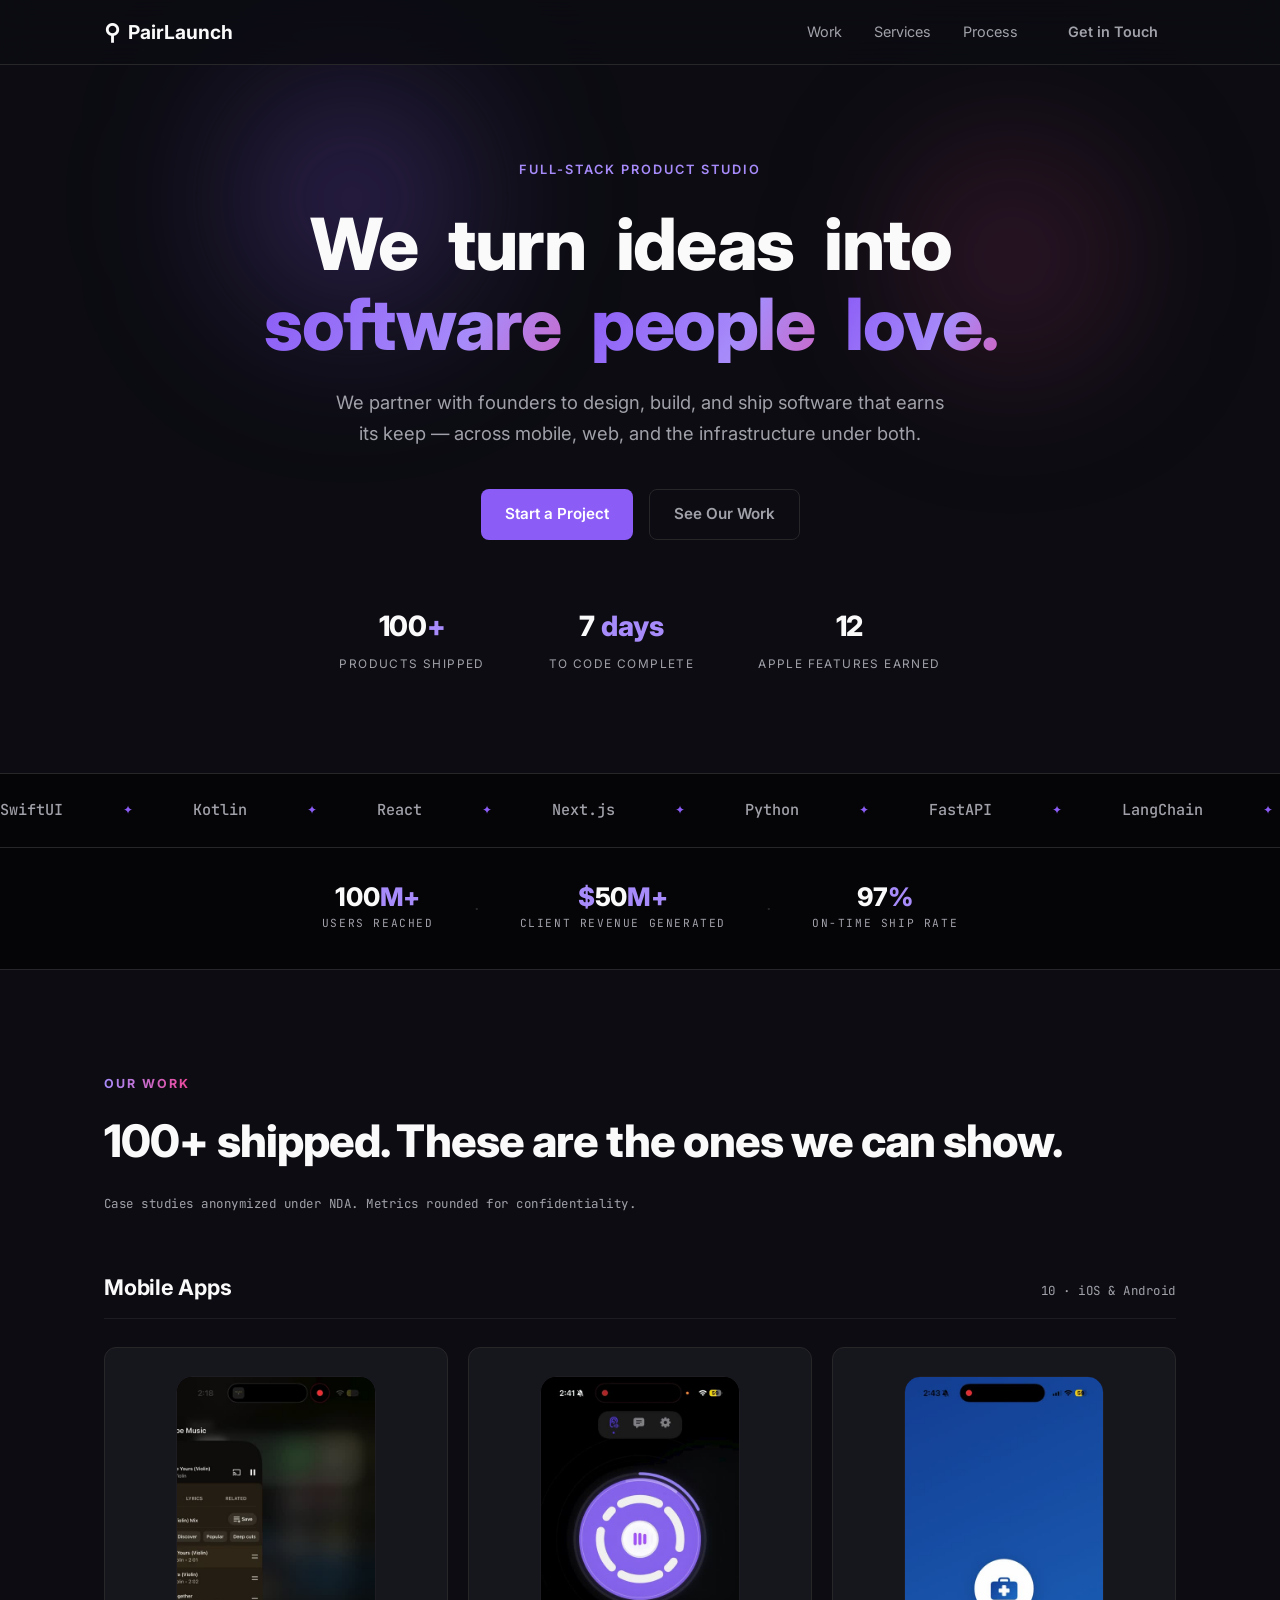
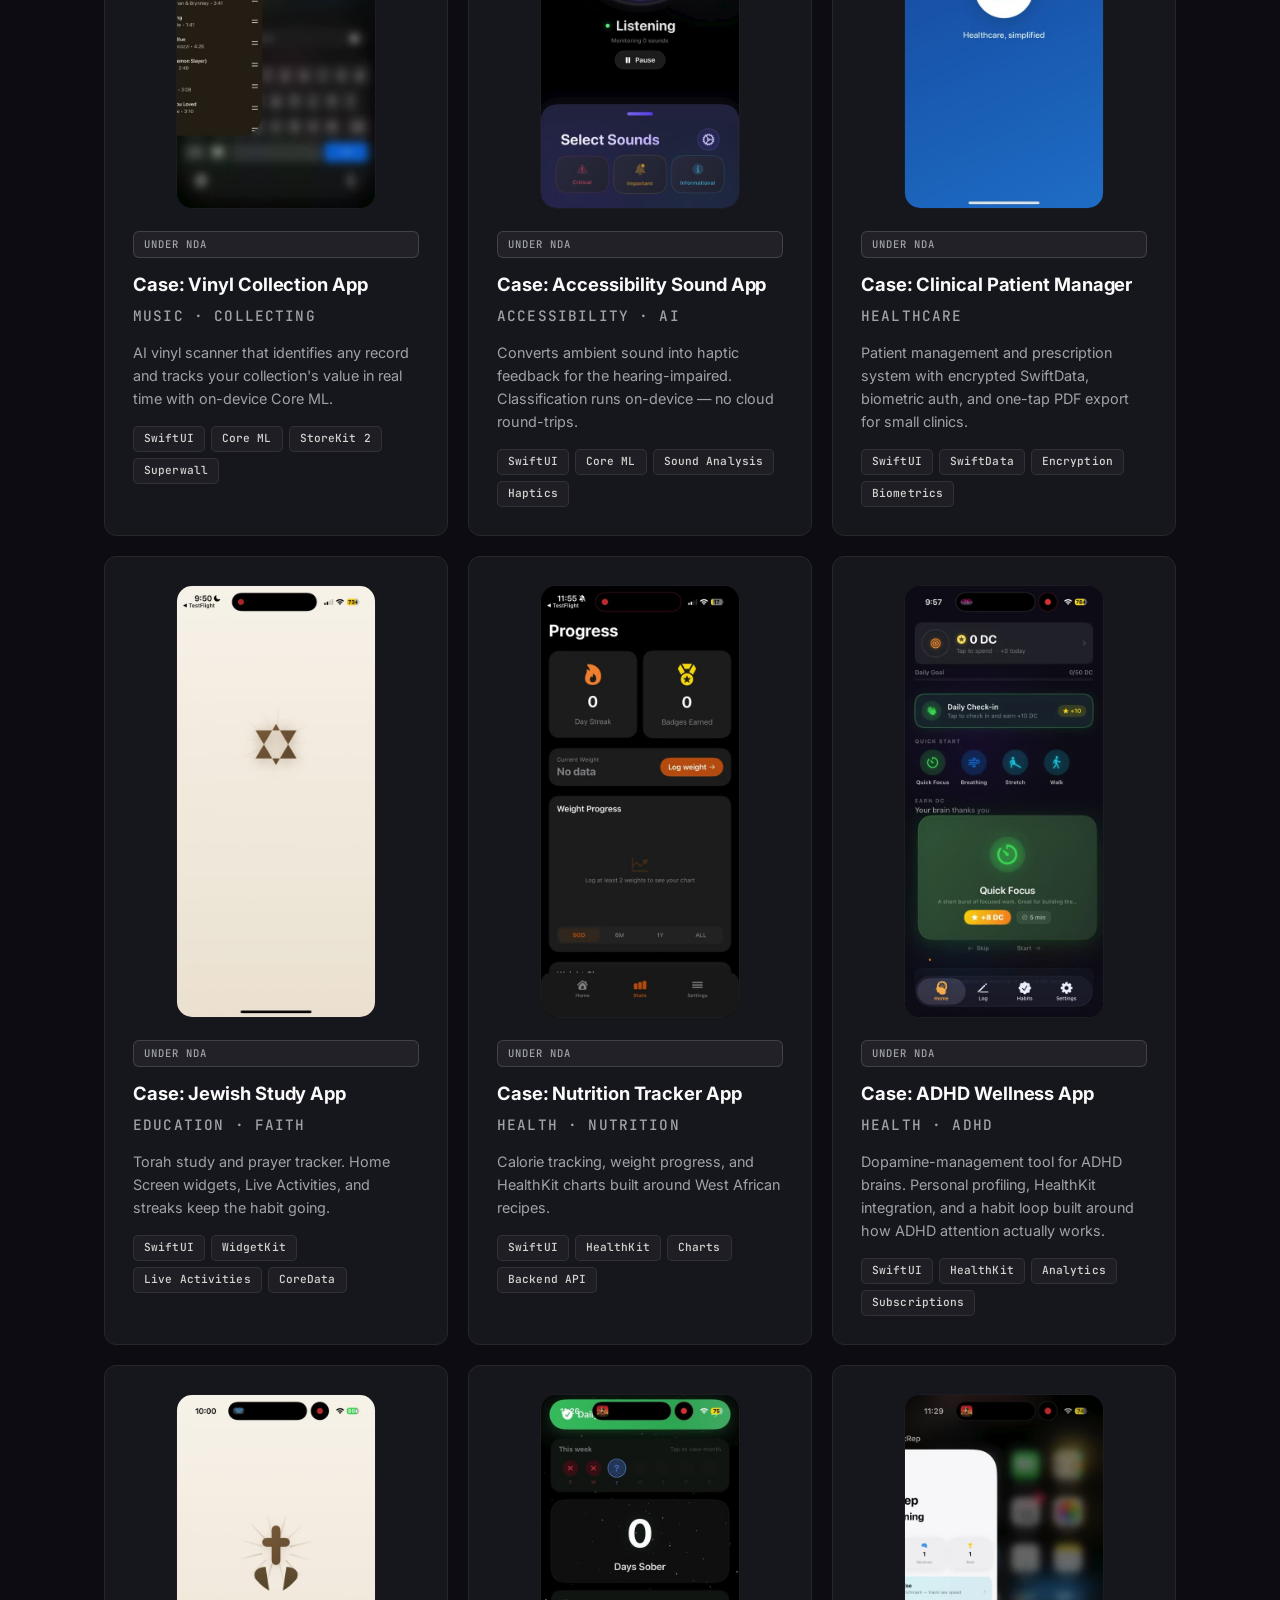
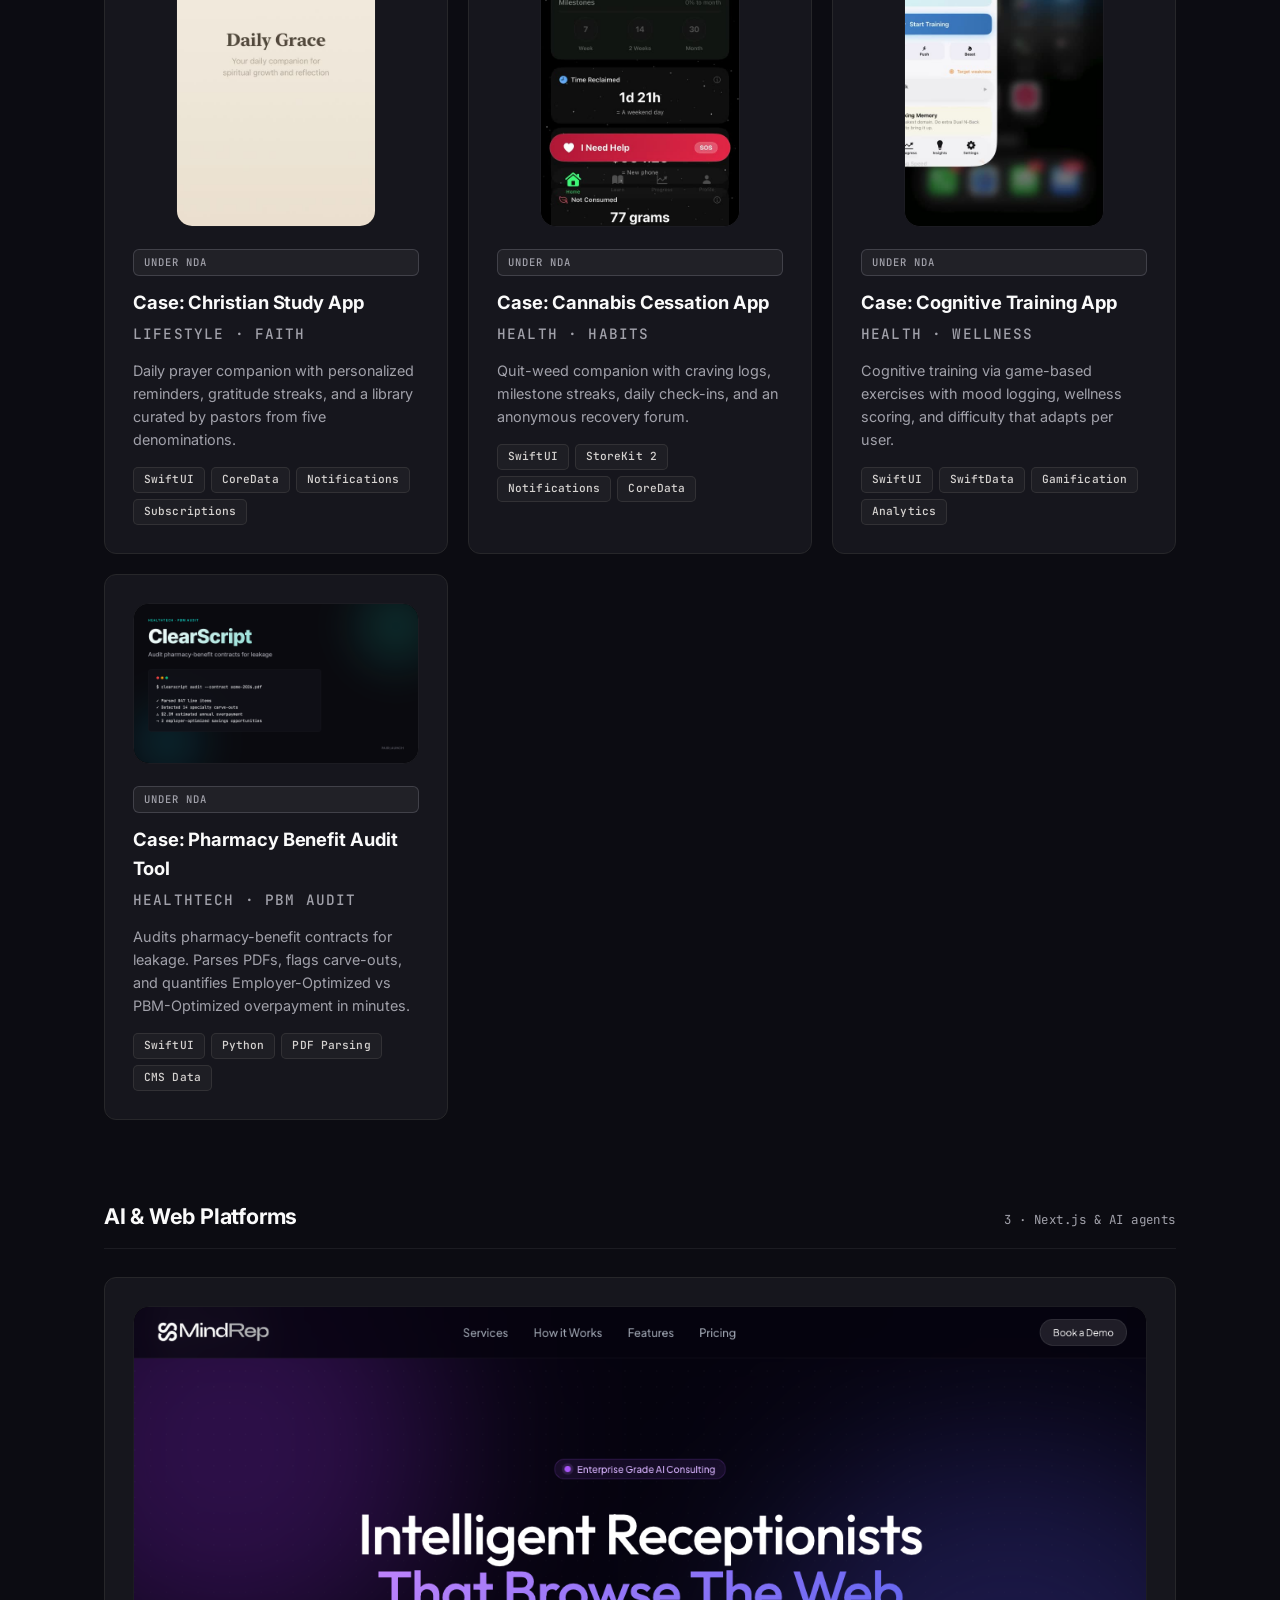
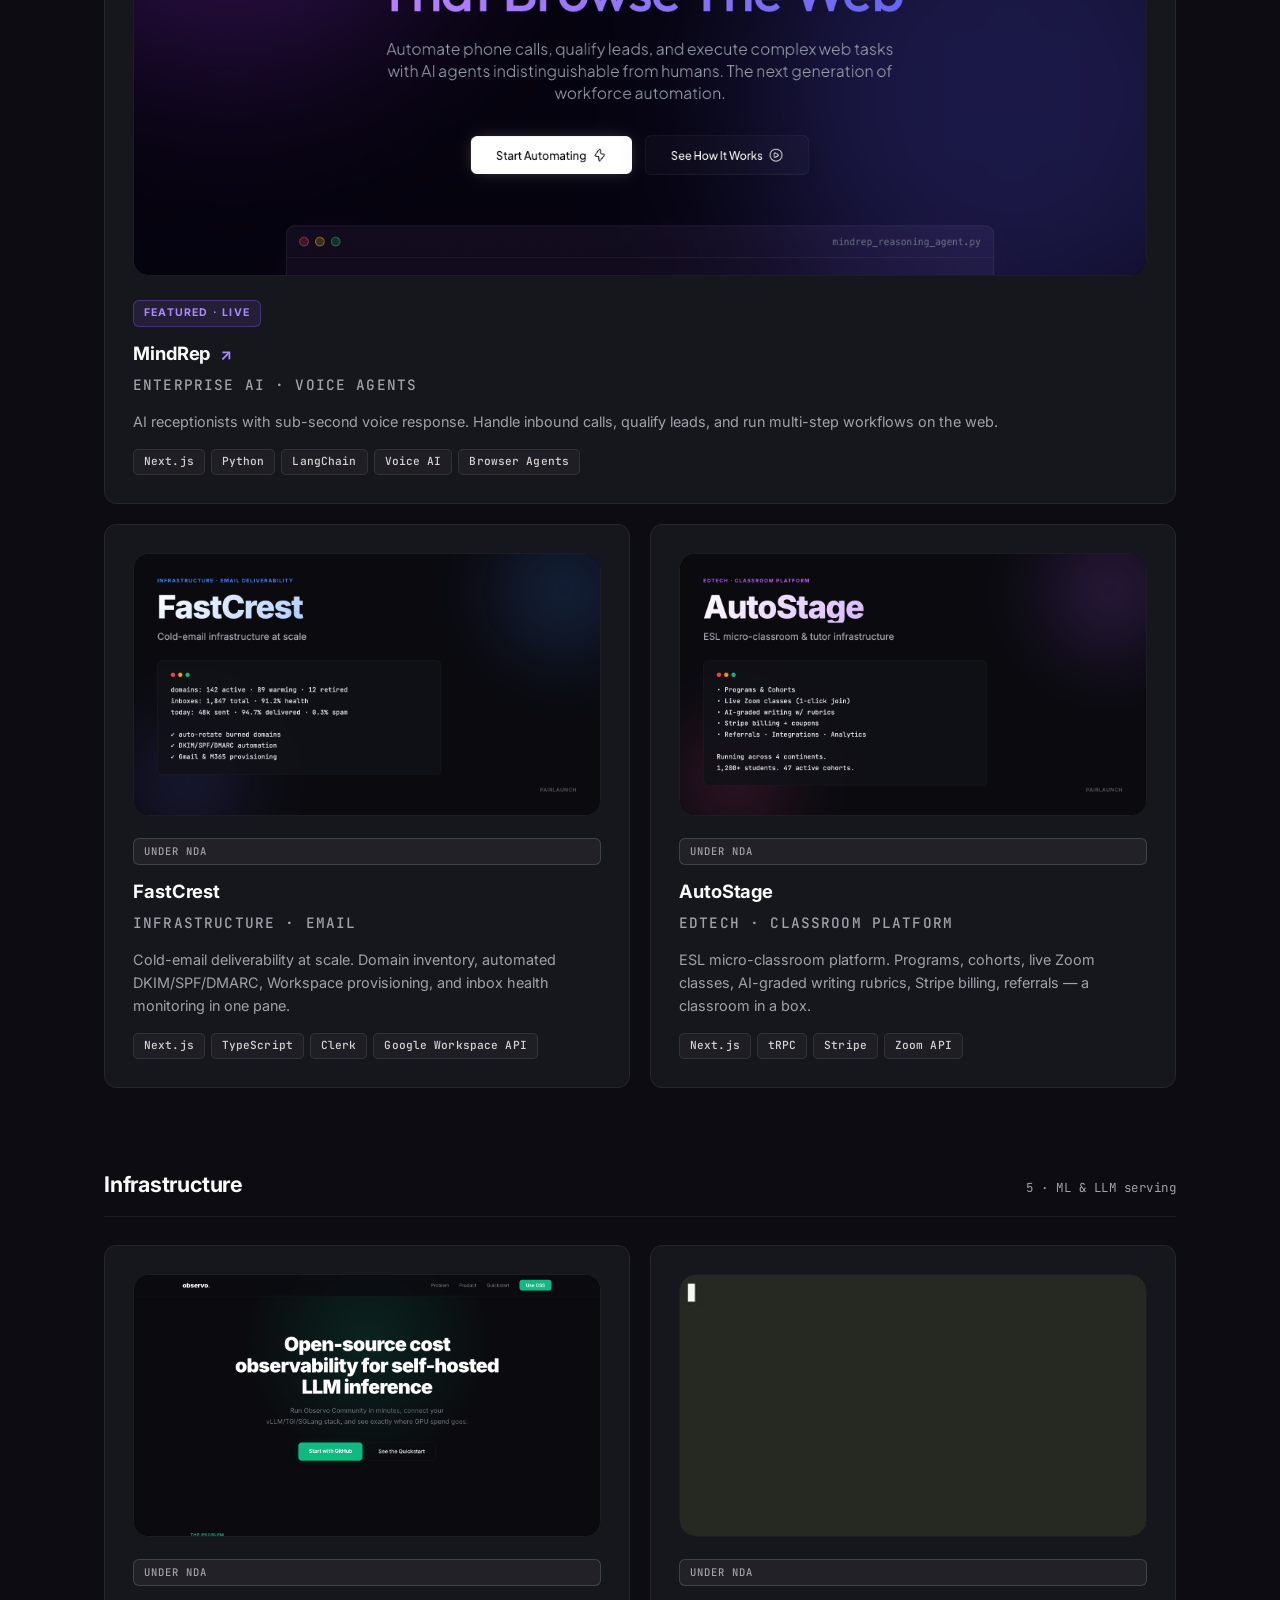
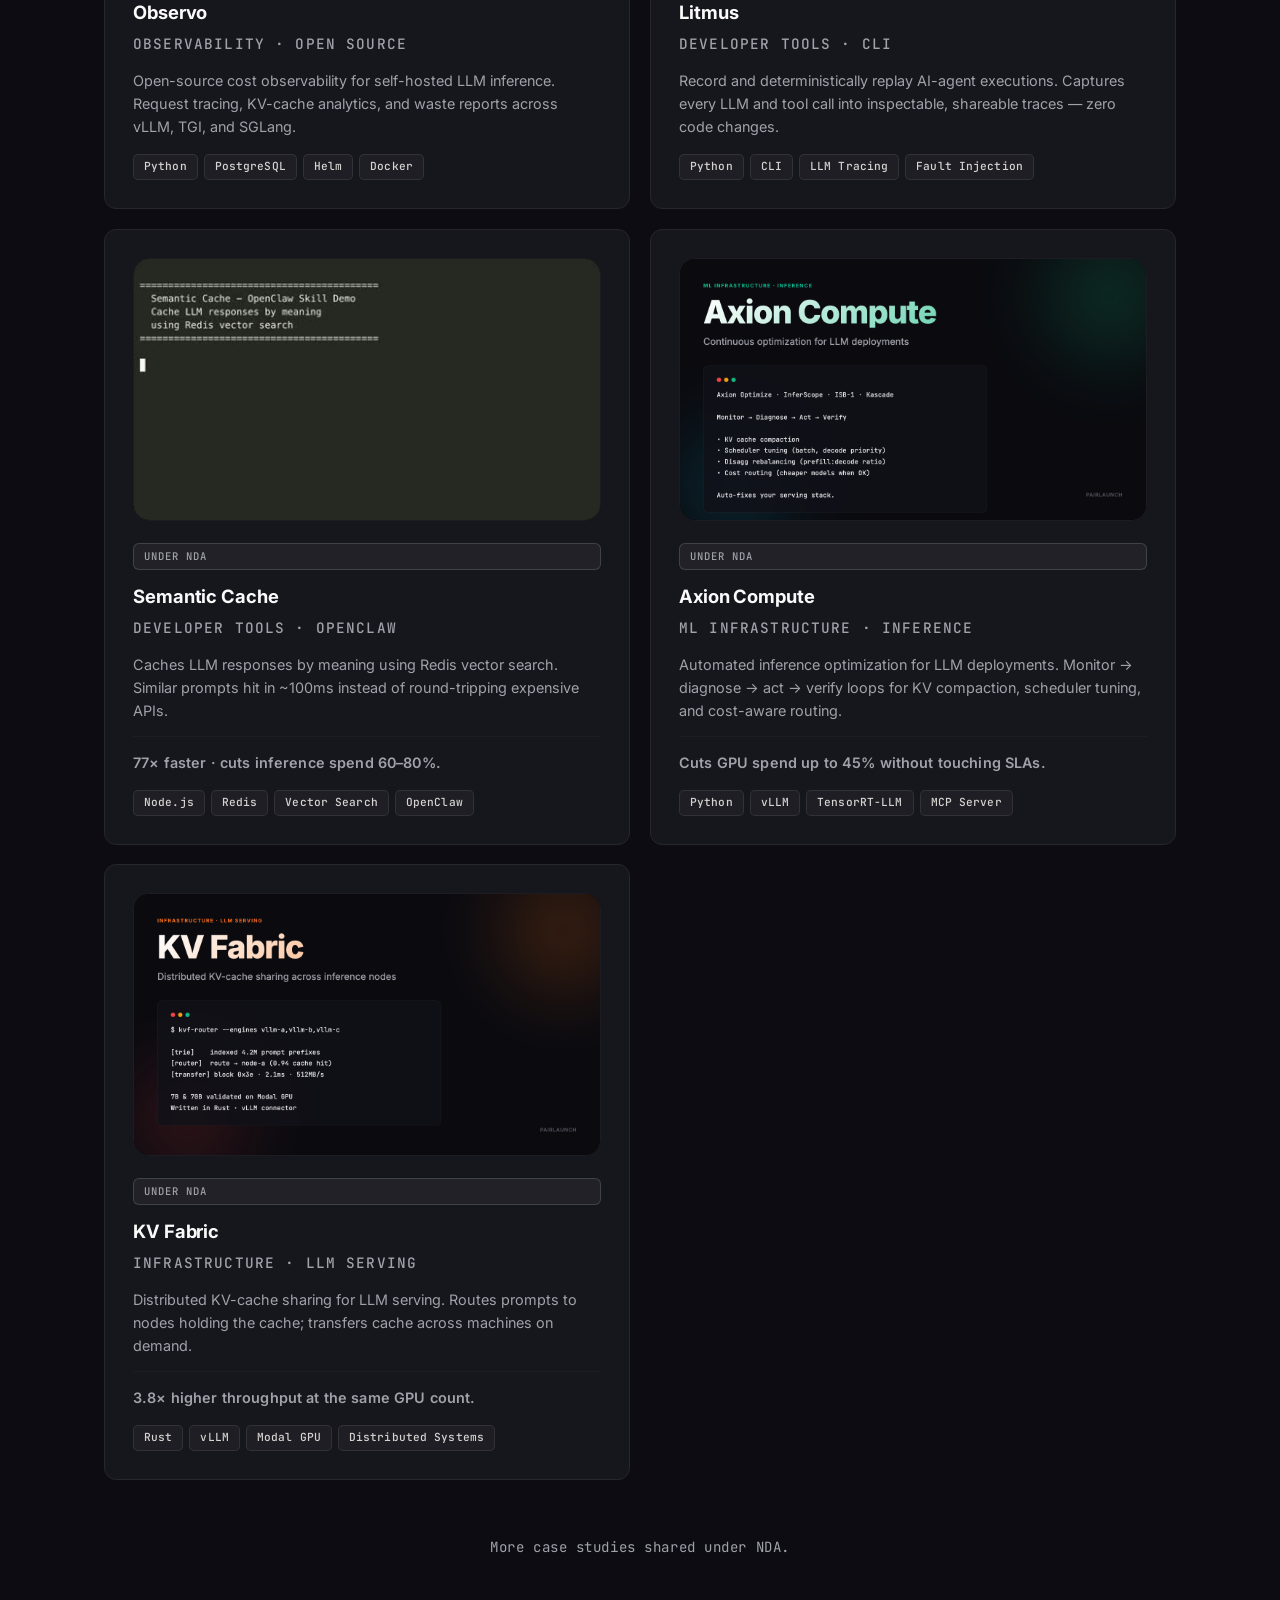
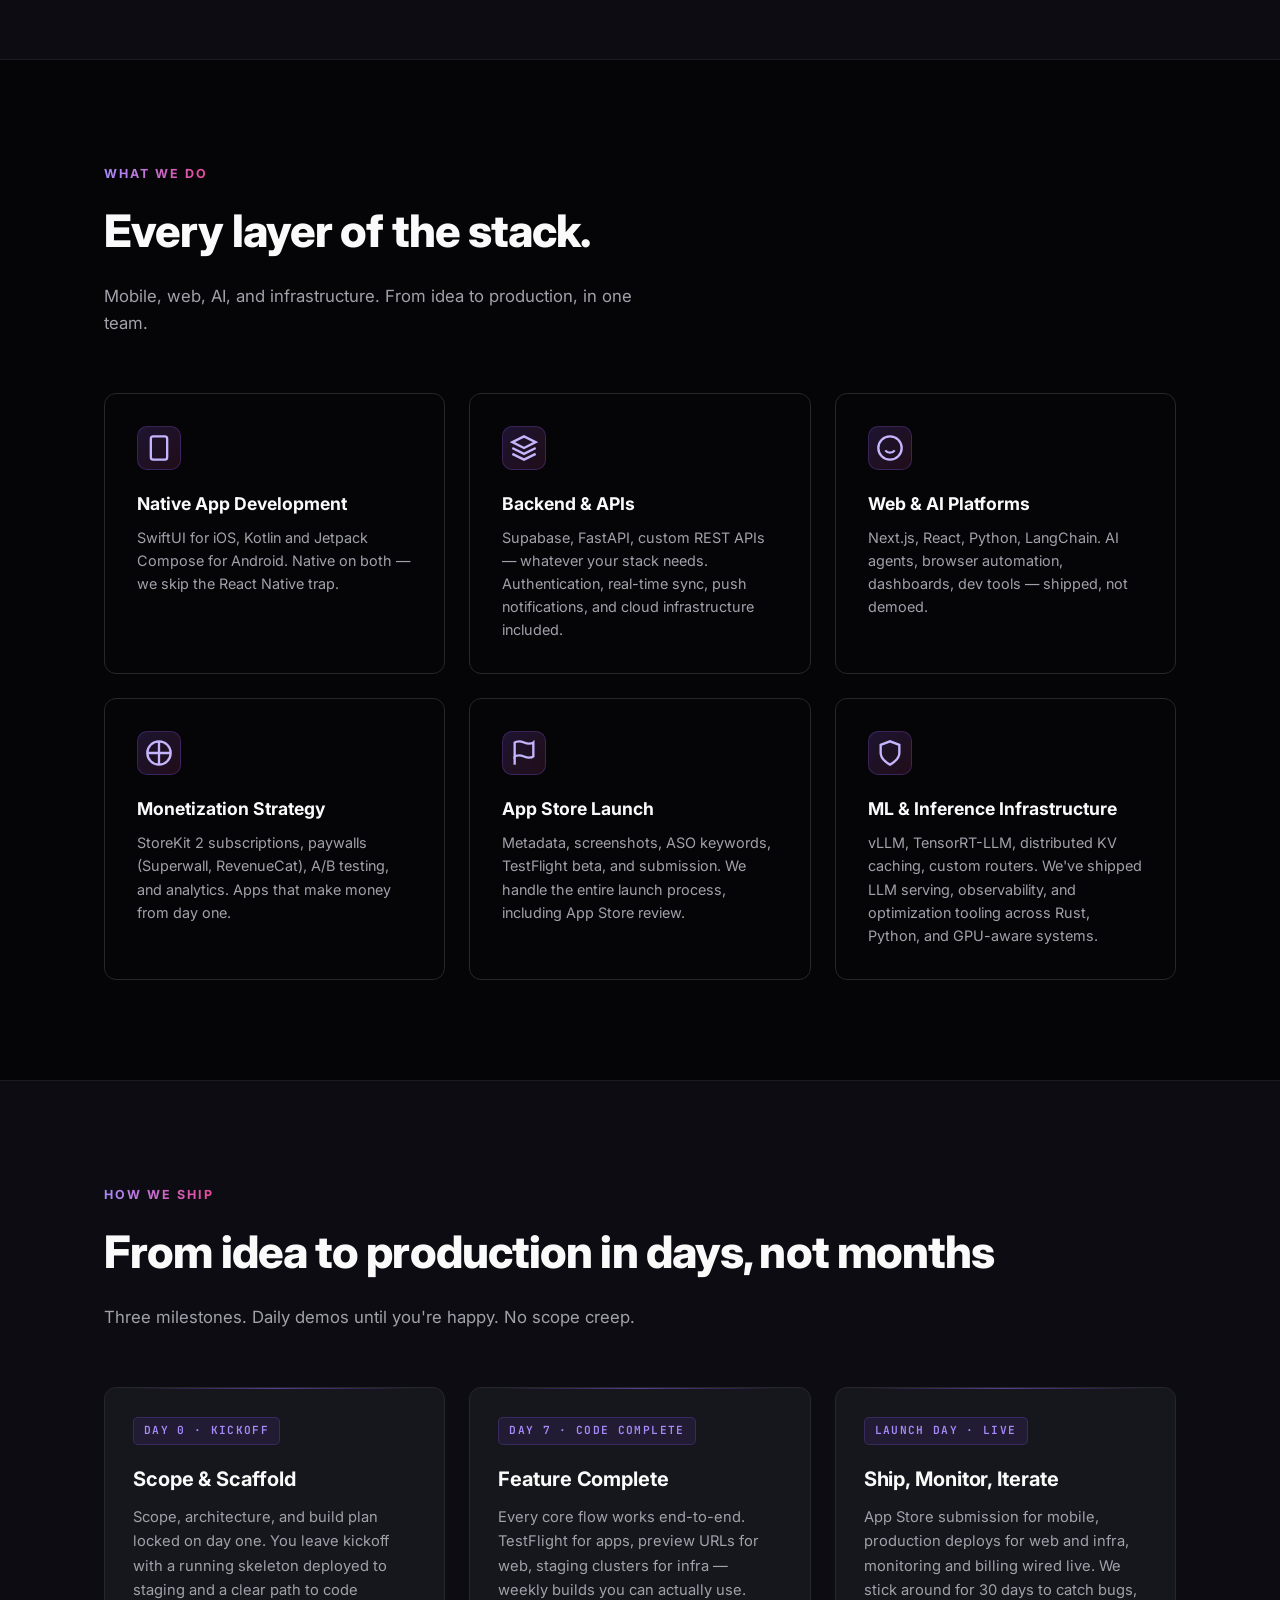
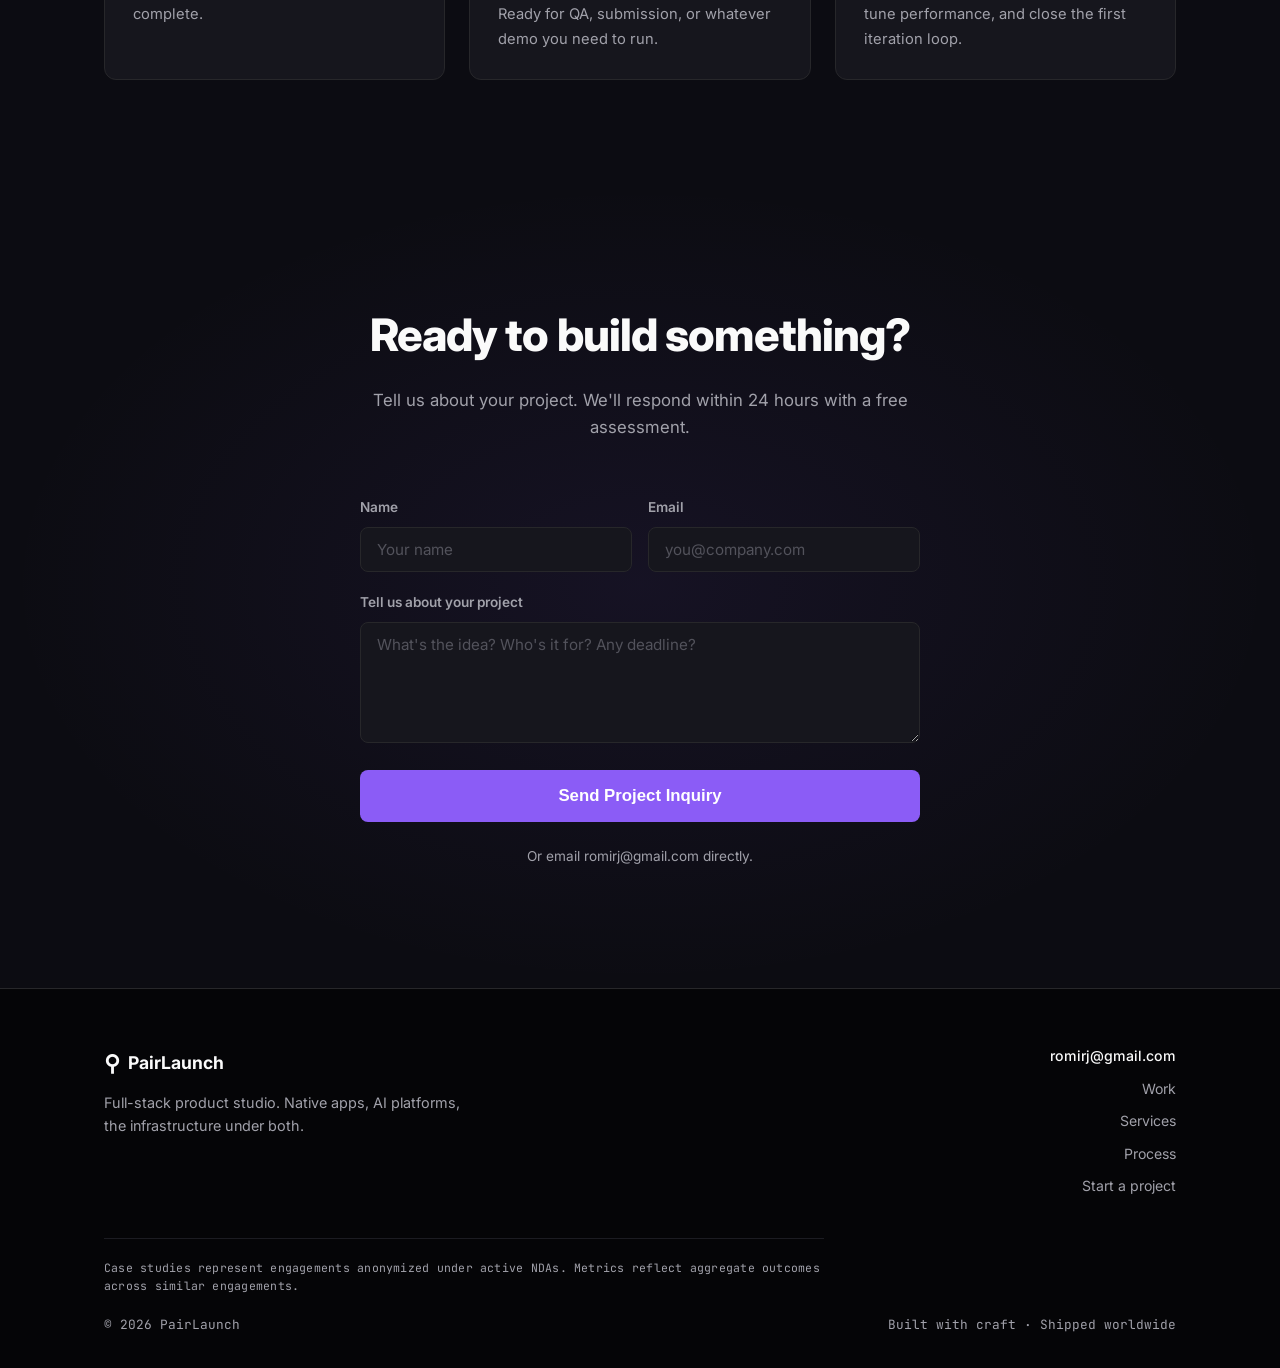
==== index.html @ 3fc74919 "SEO: add OG/Twitter cards, JSON-LD, robots, sitemap, image dims - Generated 1200x630 og-cover.jpg fo" ====
<!DOCTYPE html>
<html lang="en">
<head>
  <meta charset="UTF-8">
  <meta name="viewport" content="width=device-width, initial-scale=1.0">
  <title>PairLaunch — Software that ships</title>
  <meta name="description" content="PairLaunch is a full-stack product studio. We design, build, and launch native apps, AI platforms, and production infrastructure.">
  <meta name="author" content="PairLaunch">
  <meta name="robots" content="index, follow">
  <meta name="theme-color" content="#0A0A0D">
  <meta name="apple-mobile-web-app-title" content="PairLaunch">
  <link rel="canonical" href="https://pairlaunch.com/">

  <!-- Open Graph -->
  <meta property="og:title" content="PairLaunch — Software that ships">
  <meta property="og:description" content="Full-stack product studio. Native apps, AI platforms, and production infrastructure.">
  <meta property="og:type" content="website">
  <meta property="og:url" content="https://pairlaunch.com/">
  <meta property="og:site_name" content="PairLaunch">
  <meta property="og:image" content="https://pairlaunch.com/images/og-cover.jpg">
  <meta property="og:image:width" content="1200">
  <meta property="og:image:height" content="630">
  <meta property="og:image:alt" content="PairLaunch — Full-stack product studio">

  <!-- Twitter -->
  <meta name="twitter:card" content="summary_large_image">
  <meta name="twitter:title" content="PairLaunch — Software that ships">
  <meta name="twitter:description" content="Full-stack product studio. Native apps, AI platforms, and production infrastructure.">
  <meta name="twitter:image" content="https://pairlaunch.com/images/og-cover.jpg">
  <meta name="twitter:image:alt" content="PairLaunch — Full-stack product studio">

  <!-- Structured data -->
  <script type="application/ld+json">
  {
    "@context": "https://schema.org",
    "@graph": [
      {
        "@type": "Organization",
        "@id": "https://pairlaunch.com/#org",
        "name": "PairLaunch",
        "url": "https://pairlaunch.com/",
        "logo": "https://pairlaunch.com/favicon.svg",
        "description": "Full-stack product studio building native apps, AI platforms, and production infrastructure.",
        "email": "romirj@gmail.com",
        "slogan": "Software that ships"
      },
      {
        "@type": "WebSite",
        "@id": "https://pairlaunch.com/#site",
        "url": "https://pairlaunch.com/",
        "name": "PairLaunch",
        "publisher": { "@id": "https://pairlaunch.com/#org" },
        "inLanguage": "en"
      },
      {
        "@type": "ProfessionalService",
        "name": "PairLaunch",
        "url": "https://pairlaunch.com/",
        "image": "https://pairlaunch.com/images/og-cover.jpg",
        "priceRange": "$$$",
        "description": "Full-stack product studio. Mobile apps, AI platforms, and ML/LLM infrastructure — designed, built, and shipped in days, not months.",
        "areaServed": "Worldwide",
        "serviceType": [
          "Native App Development",
          "Web & AI Platform Development",
          "ML & Inference Infrastructure",
          "App Store Launch",
          "Backend & API Development"
        ]
      }
    ]
  }
  </script>

  <link rel="icon" type="image/svg+xml" href="favicon.svg">
  <link rel="preconnect" href="https://fonts.googleapis.com">
  <link rel="preconnect" href="https://fonts.gstatic.com" crossorigin>
  <link href="https://fonts.googleapis.com/css2?family=Inter:wght@400;500;600;700;800&family=JetBrains+Mono:wght@400;500;600&display=swap" rel="stylesheet">
  <link rel="stylesheet" href="style.css">
</head>
<body>

  <!-- Scroll progress -->
  <div class="scroll-progress" id="scrollProgress"></div>

  <!-- Nav -->
  <nav class="nav">
    <div class="container nav-inner">
      <a href="#" class="logo">
        <span class="logo-icon">&#9906;</span> PairLaunch
      </a>
      <button class="nav-toggle" id="navToggle" aria-label="Toggle menu">
        <span></span><span></span><span></span>
      </button>
      <div class="nav-links" id="navLinks">
        <a href="#work">Work</a>
        <a href="#services">Services</a>
        <a href="#process">Process</a>
        <a href="#contact" class="btn btn-sm">Get in Touch</a>
      </div>
    </div>
  </nav>

  <!-- Hero -->
  <header class="hero">
    <div class="container">
      <p class="hero-tag">Full-Stack Product Studio</p>
      <h1>
        <span class="split-word">We</span>
        <span class="split-word">turn</span>
        <span class="split-word">ideas</span>
        <span class="split-word">into</span>
        <br>
        <span class="gradient-text">
          <span class="split-word">software</span>
          <span class="split-word">people</span>
          <span class="split-word">love.</span>
        </span>
      </h1>
      <p class="hero-sub">
        We partner with founders to design, build, and ship software that earns its keep —
        across mobile, web, and the infrastructure under both.
      </p>
      <div class="hero-actions">
        <a href="#contact" class="btn btn-primary">Start a Project</a>
        <a href="#work" class="btn btn-ghost">See Our Work</a>
      </div>
      <div class="hero-stats">
        <div class="stat">
          <span class="stat-num" data-count="100">0</span><span class="stat-num-suffix">+</span>
          <span class="stat-label">Products Shipped</span>
        </div>
        <div class="stat">
          <span class="stat-num" data-count="7">0</span><span class="stat-num-suffix"> days</span>
          <span class="stat-label">To Code Complete</span>
        </div>
        <div class="stat">
          <span class="stat-num" data-count="12">0</span>
          <span class="stat-label">Apple Features Earned</span>
        </div>
      </div>
    </div>
  </header>

  <!-- Marquee -->
  <div class="marquee">
    <div class="marquee-track">
      <span class="marquee-item">SwiftUI</span>
      <span class="marquee-item">Kotlin</span>
      <span class="marquee-item">React</span>
      <span class="marquee-item">Next.js</span>
      <span class="marquee-item">Python</span>
      <span class="marquee-item">FastAPI</span>
      <span class="marquee-item">LangChain</span>
      <span class="marquee-item">OpenAI</span>
      <span class="marquee-item">Claude API</span>
      <span class="marquee-item">Supabase</span>
      <span class="marquee-item">Firebase</span>
      <span class="marquee-item">Vercel</span>
      <span class="marquee-item">Core ML</span>
      <span class="marquee-item">HealthKit</span>
      <span class="marquee-item">StoreKit 2</span>
      <span class="marquee-item">SwiftUI</span>
      <span class="marquee-item">Kotlin</span>
      <span class="marquee-item">React</span>
      <span class="marquee-item">Next.js</span>
      <span class="marquee-item">Python</span>
      <span class="marquee-item">FastAPI</span>
      <span class="marquee-item">LangChain</span>
      <span class="marquee-item">OpenAI</span>
      <span class="marquee-item">Claude API</span>
      <span class="marquee-item">Supabase</span>
      <span class="marquee-item">Firebase</span>
      <span class="marquee-item">Vercel</span>
      <span class="marquee-item">Core ML</span>
      <span class="marquee-item">HealthKit</span>
      <span class="marquee-item">StoreKit 2</span>
    </div>
  </div>

  <!-- Trust Band -->
  <div class="trust-band reveal">
    <div class="container">
      <div class="trust-stats">
        <div class="trust-stat">
          <span class="trust-num"><span class="trust-val" data-count="100">0</span><span class="trust-unit">M+</span></span>
          <span class="trust-label">Users Reached</span>
        </div>
        <span class="trust-divider" aria-hidden="true">·</span>
        <div class="trust-stat">
          <span class="trust-num"><span class="trust-unit">$</span><span class="trust-val" data-count="50">0</span><span class="trust-unit">M+</span></span>
          <span class="trust-label">Client Revenue Generated</span>
        </div>
        <span class="trust-divider" aria-hidden="true">·</span>
        <div class="trust-stat">
          <span class="trust-num"><span class="trust-val" data-count="97">0</span><span class="trust-unit">%</span></span>
          <span class="trust-label">On-Time Ship Rate</span>
        </div>
      </div>
    </div>
  </div>

  <!-- Portfolio -->
  <section id="work" class="section">
    <div class="container">
      <p class="section-tag reveal">Our Work</p>
      <h2 class="reveal">100+ shipped. These are the ones we can show.</h2>
      <p class="portfolio-disclaimer reveal">Case studies anonymized under NDA. Metrics rounded for confidentiality.</p>

      <!-- ─── Category: Mobile Apps ─── -->
      <div class="portfolio-category">
        <div class="category-head reveal">
          <h3>Mobile Apps</h3>
          <span class="category-count">10 · iOS &amp; Android</span>
        </div>

        <div class="portfolio-grid">

          <div class="card reveal">
            <div class="card-media">
              <video poster="images/case-01-poster.jpg" autoplay muted loop playsinline preload="metadata">
                <source data-src="images/case-01-hevc.mp4" type='video/mp4; codecs="hvc1"'>
                <source data-src="images/case-01.mp4" type="video/mp4">
              </video>
            </div>
            <div class="card-badge card-badge-nda">Under NDA</div>
            <div class="card-body">
              <h3>Case: Vinyl Collection App</h3>
              <p class="card-cat">Music · Collecting</p>
              <p>AI vinyl scanner that identifies any record and tracks your collection's value in real time with on-device Core ML.</p>
              <div class="card-tech">
                <span>SwiftUI</span><span>Core ML</span><span>StoreKit 2</span><span>Superwall</span>
              </div>
            </div>
          </div>

          <div class="card reveal">
            <div class="card-media">
              <video poster="images/case-02-poster.jpg" autoplay muted loop playsinline preload="metadata">
                <source data-src="images/case-02-hevc.mp4" type='video/mp4; codecs="hvc1"'>
                <source data-src="images/case-02.mp4" type="video/mp4">
              </video>
            </div>
            <div class="card-badge card-badge-nda">Under NDA</div>
            <div class="card-body">
              <h3>Case: Accessibility Sound App</h3>
              <p class="card-cat">Accessibility · AI</p>
              <p>Converts ambient sound into haptic feedback for the hearing-impaired. Classification runs on-device — no cloud round-trips.</p>
              <div class="card-tech">
                <span>SwiftUI</span><span>Core ML</span><span>Sound Analysis</span><span>Haptics</span>
              </div>
            </div>
          </div>

          <div class="card reveal">
            <div class="card-media">
              <video poster="images/case-03-poster.jpg" autoplay muted loop playsinline preload="metadata">
                <source data-src="images/case-03-hevc.mp4" type='video/mp4; codecs="hvc1"'>
                <source data-src="images/case-03.mp4" type="video/mp4">
              </video>
            </div>
            <div class="card-badge card-badge-nda">Under NDA</div>
            <div class="card-body">
              <h3>Case: Clinical Patient Manager</h3>
              <p class="card-cat">Healthcare</p>
              <p>Patient management and prescription system with encrypted SwiftData, biometric auth, and one-tap PDF export for small clinics.</p>
              <div class="card-tech">
                <span>SwiftUI</span><span>SwiftData</span><span>Encryption</span><span>Biometrics</span>
              </div>
            </div>
          </div>

          <div class="card reveal">
            <div class="card-media">
              <video poster="images/case-04-poster.jpg" autoplay muted loop playsinline preload="metadata">
                <source data-src="images/case-04-hevc.mp4" type='video/mp4; codecs="hvc1"'>
                <source data-src="images/case-04.mp4" type="video/mp4">
              </video>
            </div>
            <div class="card-badge card-badge-nda">Under NDA</div>
            <div class="card-body">
              <h3>Case: Jewish Study App</h3>
              <p class="card-cat">Education · Faith</p>
              <p>Torah study and prayer tracker. Home Screen widgets, Live Activities, and streaks keep the habit going.</p>
              <div class="card-tech">
                <span>SwiftUI</span><span>WidgetKit</span><span>Live Activities</span><span>CoreData</span>
              </div>
            </div>
          </div>

          <div class="card reveal">
            <div class="card-media">
              <video poster="images/case-05-poster.jpg" autoplay muted loop playsinline preload="metadata">
                <source data-src="images/case-05-hevc.mp4" type='video/mp4; codecs="hvc1"'>
                <source data-src="images/case-05.mp4" type="video/mp4">
              </video>
            </div>
            <div class="card-badge card-badge-nda">Under NDA</div>
            <div class="card-body">
              <h3>Case: Nutrition Tracker App</h3>
              <p class="card-cat">Health · Nutrition</p>
              <p>Calorie tracking, weight progress, and HealthKit charts built around West African recipes.</p>
              <div class="card-tech">
                <span>SwiftUI</span><span>HealthKit</span><span>Charts</span><span>Backend API</span>
              </div>
            </div>
          </div>

          <div class="card reveal">
            <div class="card-media">
              <video poster="images/case-06-poster.jpg" autoplay muted loop playsinline preload="metadata">
                <source data-src="images/case-06-hevc.mp4" type='video/mp4; codecs="hvc1"'>
                <source data-src="images/case-06.mp4" type="video/mp4">
              </video>
            </div>
            <div class="card-badge card-badge-nda">Under NDA</div>
            <div class="card-body">
              <h3>Case: ADHD Wellness App</h3>
              <p class="card-cat">Health · ADHD</p>
              <p>Dopamine-management tool for ADHD brains. Personal profiling, HealthKit integration, and a habit loop built around how ADHD attention actually works.</p>
              <div class="card-tech">
                <span>SwiftUI</span><span>HealthKit</span><span>Analytics</span><span>Subscriptions</span>
              </div>
            </div>
          </div>

          <div class="card reveal">
            <div class="card-media">
              <video poster="images/case-07-poster.jpg" autoplay muted loop playsinline preload="metadata">
                <source data-src="images/case-07-hevc.mp4" type='video/mp4; codecs="hvc1"'>
                <source data-src="images/case-07.mp4" type="video/mp4">
              </video>
            </div>
            <div class="card-badge card-badge-nda">Under NDA</div>
            <div class="card-body">
              <h3>Case: Christian Study App</h3>
              <p class="card-cat">Lifestyle · Faith</p>
              <p>Daily prayer companion with personalized reminders, gratitude streaks, and a library curated by pastors from five denominations.</p>
              <div class="card-tech">
                <span>SwiftUI</span><span>CoreData</span><span>Notifications</span><span>Subscriptions</span>
              </div>
            </div>
          </div>

          <div class="card reveal">
            <div class="card-media">
              <video poster="images/case-08-poster.jpg" autoplay muted loop playsinline preload="metadata">
                <source data-src="images/case-08-hevc.mp4" type='video/mp4; codecs="hvc1"'>
                <source data-src="images/case-08.mp4" type="video/mp4">
              </video>
            </div>
            <div class="card-badge card-badge-nda">Under NDA</div>
            <div class="card-body">
              <h3>Case: Cannabis Cessation App</h3>
              <p class="card-cat">Health · Habits</p>
              <p>Quit-weed companion with craving logs, milestone streaks, daily check-ins, and an anonymous recovery forum.</p>
              <div class="card-tech">
                <span>SwiftUI</span><span>StoreKit 2</span><span>Notifications</span><span>CoreData</span>
              </div>
            </div>
          </div>

          <div class="card reveal">
            <div class="card-media">
              <video poster="images/case-09-poster.jpg" autoplay muted loop playsinline preload="metadata">
                <source data-src="images/case-09-hevc.mp4" type='video/mp4; codecs="hvc1"'>
                <source data-src="images/case-09.mp4" type="video/mp4">
              </video>
            </div>
            <div class="card-badge card-badge-nda">Under NDA</div>
            <div class="card-body">
              <h3>Case: Cognitive Training App</h3>
              <p class="card-cat">Health · Wellness</p>
              <p>Cognitive training via game-based exercises with mood logging, wellness scoring, and difficulty that adapts per user.</p>
              <div class="card-tech">
                <span>SwiftUI</span><span>SwiftData</span><span>Gamification</span><span>Analytics</span>
              </div>
            </div>
          </div>

          <div class="card reveal">
            <div class="card-media card-media-wide">
              <img src="images/case-10.png" alt="Pharmacy benefit audit — case study" loading="lazy" width="1280" height="720">
            </div>
            <div class="card-badge card-badge-nda">Under NDA</div>
            <div class="card-body">
              <h3>Case: Pharmacy Benefit Audit Tool</h3>
              <p class="card-cat">Healthtech · PBM Audit</p>
              <p>Audits pharmacy-benefit contracts for leakage. Parses PDFs, flags carve-outs, and quantifies Employer-Optimized vs PBM-Optimized overpayment in minutes.</p>
              <div class="card-tech">
                <span>SwiftUI</span><span>Python</span><span>PDF Parsing</span><span>CMS Data</span>
              </div>
            </div>
          </div>

        </div>
      </div>

      <!-- ─── Category: AI & Web Platforms ─── -->
      <div class="portfolio-category">
        <div class="category-head reveal">
          <h3>AI &amp; Web Platforms</h3>
          <span class="category-count">3 · Next.js &amp; AI agents</span>
        </div>

        <div class="portfolio-grid portfolio-grid-wide">

          <a class="card reveal card-wide card-link" href="https://mindrepai.com" target="_blank" rel="noopener">
            <div class="card-media card-media-wide">
              <img src="images/mindrep.png" alt="MindRep landing page screenshot" loading="lazy" width="1280" height="720">
            </div>
            <div class="card-badge">Featured · Live</div>
            <div class="card-body">
              <h3>MindRep <span class="card-link-arrow">↗</span></h3>
              <p class="card-cat">Enterprise AI · Voice Agents</p>
              <p>AI receptionists with sub-second voice response. Handle inbound calls, qualify leads, and run multi-step workflows on the web.</p>
              <div class="card-tech">
                <span>Next.js</span><span>Python</span><span>LangChain</span><span>Voice AI</span><span>Browser Agents</span>
              </div>
            </div>
          </a>

          <div class="card reveal">
            <div class="card-media card-media-wide">
              <img src="images/fastcrest.png" alt="Email deliverability platform — case study" loading="lazy" width="1280" height="720">
            </div>
            <div class="card-badge card-badge-nda">Under NDA</div>
            <div class="card-body">
              <h3>FastCrest</h3>
              <p class="card-cat">Infrastructure · Email</p>
              <p>Cold-email deliverability at scale. Domain inventory, automated DKIM/SPF/DMARC, Workspace provisioning, and inbox health monitoring in one pane.</p>
              <div class="card-tech">
                <span>Next.js</span><span>TypeScript</span><span>Clerk</span><span>Google Workspace API</span>
              </div>
            </div>
          </div>

          <div class="card reveal">
            <div class="card-media card-media-wide">
              <img src="images/autostage.png" alt="ESL classroom platform — case study" loading="lazy" width="1280" height="720">
            </div>
            <div class="card-badge card-badge-nda">Under NDA</div>
            <div class="card-body">
              <h3>AutoStage</h3>
              <p class="card-cat">EdTech · Classroom Platform</p>
              <p>ESL micro-classroom platform. Programs, cohorts, live Zoom classes, AI-graded writing rubrics, Stripe billing, referrals — a classroom in a box.</p>
              <div class="card-tech">
                <span>Next.js</span><span>tRPC</span><span>Stripe</span><span>Zoom API</span>
              </div>
            </div>
          </div>

        </div>
      </div>

      <!-- ─── Category: Infrastructure ─── -->
      <div class="portfolio-category">
        <div class="category-head reveal">
          <h3>Infrastructure</h3>
          <span class="category-count">5 · ML &amp; LLM serving</span>
        </div>

        <div class="portfolio-grid portfolio-grid-wide">

          <div class="card reveal">
            <div class="card-media card-media-wide">
              <img src="images/observo.png" alt="LLM cost observability — case study" loading="lazy" width="1440" height="900">
            </div>
            <div class="card-badge card-badge-nda">Under NDA</div>
            <div class="card-body">
              <h3>Observo</h3>
              <p class="card-cat">Observability · Open Source</p>
              <p>Open-source cost observability for self-hosted LLM inference. Request tracing, KV-cache analytics, and waste reports across vLLM, TGI, and SGLang.</p>
              <div class="card-tech">
                <span>Python</span><span>PostgreSQL</span><span>Helm</span><span>Docker</span>
              </div>
            </div>
          </div>

          <div class="card reveal">
            <div class="card-media card-media-wide">
              <video poster="images/litmus-poster.jpg" autoplay muted loop playsinline preload="metadata" aria-label="AI agent replay tool — case study">
                <source data-src="images/litmus-hevc.mp4" type='video/mp4; codecs="hvc1"'>
                <source data-src="images/litmus.mp4" type="video/mp4">
              </video>
            </div>
            <div class="card-badge card-badge-nda">Under NDA</div>
            <div class="card-body">
              <h3>Litmus</h3>
              <p class="card-cat">Developer Tools · CLI</p>
              <p>Record and deterministically replay AI-agent executions. Captures every LLM and tool call into inspectable, shareable traces — zero code changes.</p>
              <div class="card-tech">
                <span>Python</span><span>CLI</span><span>LLM Tracing</span><span>Fault Injection</span>
              </div>
            </div>
          </div>

          <div class="card reveal">
            <div class="card-media card-media-wide">
              <video poster="images/openclaw-poster.jpg" autoplay muted loop playsinline preload="metadata" aria-label="Semantic LLM cache — case study">
                <source data-src="images/openclaw-hevc.mp4" type='video/mp4; codecs="hvc1"'>
                <source data-src="images/openclaw.mp4" type="video/mp4">
              </video>
            </div>
            <div class="card-badge card-badge-nda">Under NDA</div>
            <div class="card-body">
              <h3>Semantic Cache</h3>
              <p class="card-cat">Developer Tools · OpenClaw</p>
              <p>Caches LLM responses by meaning using Redis vector search. Similar prompts hit in ~100ms instead of round-tripping expensive APIs.</p>
              <p class="card-outcome">77× faster · cuts inference spend 60–80%.</p>
              <div class="card-tech">
                <span>Node.js</span><span>Redis</span><span>Vector Search</span><span>OpenClaw</span>
              </div>
            </div>
          </div>

          <div class="card reveal">
            <div class="card-media card-media-wide">
              <img src="images/axion.png" alt="Inference optimization — case study" loading="lazy" width="1280" height="720">
            </div>
            <div class="card-badge card-badge-nda">Under NDA</div>
            <div class="card-body">
              <h3>Axion Compute</h3>
              <p class="card-cat">ML Infrastructure · Inference</p>
              <p>Automated inference optimization for LLM deployments. Monitor → diagnose → act → verify loops for KV compaction, scheduler tuning, and cost-aware routing.</p>
              <p class="card-outcome">Cuts GPU spend up to 45% without touching SLAs.</p>
              <div class="card-tech">
                <span>Python</span><span>vLLM</span><span>TensorRT-LLM</span><span>MCP Server</span>
              </div>
            </div>
          </div>

          <div class="card reveal">
            <div class="card-media card-media-wide">
              <img src="images/kvfabric.png" alt="Distributed KV-cache fabric — case study" loading="lazy" width="1280" height="720">
            </div>
            <div class="card-badge card-badge-nda">Under NDA</div>
            <div class="card-body">
              <h3>KV Fabric</h3>
              <p class="card-cat">Infrastructure · LLM Serving</p>
              <p>Distributed KV-cache sharing for LLM serving. Routes prompts to nodes holding the cache; transfers cache across machines on demand.</p>
              <p class="card-outcome">3.8× higher throughput at the same GPU count.</p>
              <div class="card-tech">
                <span>Rust</span><span>vLLM</span><span>Modal GPU</span><span>Distributed Systems</span>
              </div>
            </div>
          </div>

        </div>
      </div>

      <p class="section-more">More case studies shared under NDA.</p>
    </div>
  </section>

  <!-- Services -->
  <section id="services" class="section section-dark">
    <div class="container">
      <p class="section-tag reveal">What We Do</p>
      <h2 class="reveal">Every layer of the stack.</h2>
      <p class="section-sub reveal">Mobile, web, AI, and infrastructure. From idea to production, in one team.</p>

      <div class="services-grid">
        <div class="service reveal">
          <div class="service-icon">
            <svg width="28" height="28" viewBox="0 0 24 24" fill="none" stroke="currentColor" stroke-width="2"><rect x="5" y="2" width="14" height="20" rx="2"/><path d="M12 18h.01"/></svg>
          </div>
          <h3>Native App Development</h3>
          <p>SwiftUI for iOS, Kotlin and Jetpack Compose for Android. Native on both — we skip the React Native trap.</p>
        </div>
        <div class="service reveal">
          <div class="service-icon">
            <svg width="28" height="28" viewBox="0 0 24 24" fill="none" stroke="currentColor" stroke-width="2"><path d="M12 2L2 7l10 5 10-5-10-5z"/><path d="M2 17l10 5 10-5"/><path d="M2 12l10 5 10-5"/></svg>
          </div>
          <h3>Backend &amp; APIs</h3>
          <p>Supabase, FastAPI, custom REST APIs — whatever your stack needs. Authentication, real-time sync, push notifications, and cloud infrastructure included.</p>
        </div>
        <div class="service reveal">
          <div class="service-icon">
            <svg width="28" height="28" viewBox="0 0 24 24" fill="none" stroke="currentColor" stroke-width="2"><circle cx="12" cy="12" r="10"/><path d="M8 14s1.5 2 4 2 4-2 4-2"/><line x1="9" y1="9" x2="9.01" y2="9"/><line x1="15" y1="9" x2="15.01" y2="9"/></svg>
          </div>
          <h3>Web &amp; AI Platforms</h3>
          <p>Next.js, React, Python, LangChain. AI agents, browser automation, dashboards, dev tools — shipped, not demoed.</p>
        </div>
        <div class="service reveal">
          <div class="service-icon">
            <svg width="28" height="28" viewBox="0 0 24 24" fill="none" stroke="currentColor" stroke-width="2"><path d="M12 2v20M2 12h20"/><circle cx="12" cy="12" r="10"/></svg>
          </div>
          <h3>Monetization Strategy</h3>
          <p>StoreKit 2 subscriptions, paywalls (Superwall, RevenueCat), A/B testing, and analytics. Apps that make money from day one.</p>
        </div>
        <div class="service reveal">
          <div class="service-icon">
            <svg width="28" height="28" viewBox="0 0 24 24" fill="none" stroke="currentColor" stroke-width="2"><path d="M4 15s1-1 4-1 5 2 8 2 4-1 4-1V3s-1 1-4 1-5-2-8-2-4 1-4 1z"/><line x1="4" y1="22" x2="4" y2="15"/></svg>
          </div>
          <h3>App Store Launch</h3>
          <p>Metadata, screenshots, ASO keywords, TestFlight beta, and submission. We handle the entire launch process, including App Store review.</p>
        </div>
        <div class="service reveal">
          <div class="service-icon">
            <svg width="28" height="28" viewBox="0 0 24 24" fill="none" stroke="currentColor" stroke-width="2"><path d="M12 22s8-4 8-10V5l-8-3-8 3v7c0 6 8 10 8 10z"/></svg>
          </div>
          <h3>ML &amp; Inference Infrastructure</h3>
          <p>vLLM, TensorRT-LLM, distributed KV caching, custom routers. We've shipped LLM serving, observability, and optimization tooling across Rust, Python, and GPU-aware systems.</p>
        </div>
      </div>
    </div>
  </section>

  <!-- Process -->
  <section id="process" class="section">
    <div class="container">
      <p class="section-tag reveal">How We Ship</p>
      <h2 class="reveal">From idea to production in days, not months</h2>
      <p class="section-sub reveal">Three milestones. Daily demos until you're happy. No scope creep.</p>

      <div class="process-grid">
        <div class="process-step reveal">
          <span class="step-label">Day 0 · Kickoff</span>
          <h3>Scope &amp; Scaffold</h3>
          <p>Scope, architecture, and build plan locked on day one. You leave kickoff with a running skeleton deployed to staging and a clear path to code complete.</p>
        </div>
        <div class="process-step reveal">
          <span class="step-label">Day 7 · Code Complete</span>
          <h3>Feature Complete</h3>
          <p>Every core flow works end-to-end. TestFlight for apps, preview URLs for web, staging clusters for infra — weekly builds you can actually use. Ready for QA, submission, or whatever demo you need to run.</p>
        </div>
        <div class="process-step reveal">
          <span class="step-label">Launch Day · Live</span>
          <h3>Ship, Monitor, Iterate</h3>
          <p>App Store submission for mobile, production deploys for web and infra, monitoring and billing wired live. We stick around for 30 days to catch bugs, tune performance, and close the first iteration loop.</p>
        </div>
      </div>
    </div>
  </section>

  <!-- CTA / Contact -->
  <section id="contact" class="section section-cta">
    <div class="container">
      <h2>Ready to build something?</h2>
      <p class="section-sub">Tell us about your project. We'll respond within 24 hours with a free assessment.</p>
      <div class="form-wrap">
        <form class="contact-form" id="contactForm" action="https://formsubmit.co/romirj@gmail.com" method="POST">
          <input type="hidden" name="_subject" value="New PairLaunch Project Inquiry">
          <input type="hidden" name="_captcha" value="false">
          <input type="hidden" name="_template" value="table">
          <input type="text" name="_honey" style="display:none">
          <input type="hidden" name="_next" value="https://pairlaunch.com#contact">

          <div class="form-row">
            <div class="form-group">
              <label for="name">Name</label>
              <input type="text" id="name" name="name" placeholder="Your name" required>
            </div>
            <div class="form-group">
              <label for="email">Email</label>
              <input type="email" id="email" name="email" placeholder="you@company.com" required>
            </div>
          </div>
          <div class="form-group">
            <label for="message">Tell us about your project</label>
            <textarea id="message" name="message" rows="5" placeholder="What's the idea? Who's it for? Any deadline?" required></textarea>
          </div>
          <button type="submit" class="btn btn-primary btn-lg btn-full" id="submitBtn">
            <span class="btn-label">Send Project Inquiry</span>
            <span class="btn-spinner" aria-hidden="true"></span>
          </button>
          <p class="form-error" id="formError" role="alert" hidden>Something went wrong. Try again or email us directly.</p>
        </form>
        <div class="form-success" id="formSuccess" role="status" aria-live="polite" hidden>
          <div class="success-check" aria-hidden="true">
            <svg viewBox="0 0 52 52" width="72" height="72">
              <circle class="check-circle" cx="26" cy="26" r="24" fill="none"/>
              <path class="check-mark" fill="none" d="M14 27l8 8 16-18"/>
            </svg>
          </div>
          <h3>Message sent</h3>
          <p>We'll reply within 24 hours with a free assessment.</p>
        </div>
      </div>
      <p class="contact-alt">Or email <a href="mailto:romirj@gmail.com">romirj@gmail.com</a> directly.</p>
    </div>
  </section>

  <!-- Footer -->
  <footer class="footer">
    <div class="container">
      <div class="footer-inner">
        <div class="footer-left">
          <div class="footer-brand">
            <span class="logo-icon">&#9906;</span> PairLaunch
          </div>
          <p class="footer-tagline">Full-stack product studio. Native apps, AI platforms, the infrastructure under both.</p>
        </div>
        <div class="footer-links">
          <a href="mailto:romirj@gmail.com" class="footer-email">romirj@gmail.com</a>
          <a href="#work">Work</a>
          <a href="#services">Services</a>
          <a href="#process">Process</a>
          <a href="#contact">Start a project</a>
        </div>
      </div>
      <p class="footer-legal">Case studies represent engagements anonymized under active NDAs. Metrics reflect aggregate outcomes across similar engagements.</p>
      <div class="footer-bottom">
        <span>&copy; 2026 PairLaunch</span>
        <span>Built with craft · Shipped worldwide</span>
      </div>
    </div>
  </footer>

  <!-- Sticky CTA -->
  <a href="#contact" class="sticky-cta" id="stickyCta">Start a project</a>

  <script>
    // Reveal on scroll
    const io = new IntersectionObserver((entries) => {
      entries.forEach(e => {
        if (e.isIntersecting) {
          e.target.classList.add('is-visible');
          io.unobserve(e.target);
        }
      });
    }, { threshold: 0.1, rootMargin: '0px 0px -40px 0px' });

    document.querySelectorAll('.reveal').forEach(el => io.observe(el));

    // Stagger grid children so reveals cascade
    document.querySelectorAll('.portfolio-grid, .services-grid, .process-grid').forEach(grid => {
      [...grid.children].forEach((el, i) => {
        if (el.classList.contains('reveal')) {
          el.style.transitionDelay = `${Math.min(i, 6) * 0.04}s`;
        }
      });
    });

    // Count-up for stats
    const countIO = new IntersectionObserver((entries) => {
      entries.forEach(e => {
        if (!e.isIntersecting) return;
        const el = e.target;
        const target = +el.dataset.count;
        let start = null;
        const duration = 1200;
        const step = (ts) => {
          if (!start) start = ts;
          const p = Math.min((ts - start) / duration, 1);
          const eased = 1 - Math.pow(1 - p, 3);
          el.textContent = Math.floor(eased * target);
          if (p < 1) requestAnimationFrame(step);
        };
        requestAnimationFrame(step);
        countIO.unobserve(el);
      });
    }, { threshold: 0.5 });

    document.querySelectorAll('[data-count]').forEach(el => countIO.observe(el));

    // Portfolio videos: hydrate src when within ~1 viewport of visible,
    // then play/pause based on actual visibility. Bytes only download for
    // videos the user is close to reaching.
    const hydrate = (v) => {
      if (v.dataset.hydrated) return;
      v.dataset.hydrated = '1';
      v.querySelectorAll('source[data-src]').forEach(s => {
        s.src = s.dataset.src;
        s.removeAttribute('data-src');
      });
      v.load();
    };
    const tryPlay = (v) => {
      const attempt = () => v.play().catch(() => {});
      if (v.readyState >= 2) attempt();
      else v.addEventListener('canplay', attempt, { once: true });
    };
    const hydrateIO = new IntersectionObserver((entries) => {
      entries.forEach(e => {
        if (!e.isIntersecting) return;
        hydrate(e.target);
        hydrateIO.unobserve(e.target);
      });
    }, { threshold: 0, rootMargin: '100% 0px' });
    const playIO = new IntersectionObserver((entries) => {
      entries.forEach(e => {
        const v = e.target;
        if (e.isIntersecting) tryPlay(v);
        else v.pause();
      });
    }, { threshold: 0.1 });

    document.querySelectorAll('.card-media video').forEach(v => {
      hydrateIO.observe(v);
      playIO.observe(v);
    });

    // Mobile nav toggle
    const toggle = document.getElementById('navToggle');
    const navLinks = document.getElementById('navLinks');
    toggle.addEventListener('click', () => {
      toggle.classList.toggle('active');
      navLinks.classList.toggle('open');
    });
    navLinks.querySelectorAll('a').forEach(a => {
      a.addEventListener('click', () => {
        toggle.classList.remove('active');
        navLinks.classList.remove('open');
      });
    });

    // Scroll progress bar
    const progressBar = document.getElementById('scrollProgress');
    window.addEventListener('scroll', () => {
      const h = document.documentElement;
      const scrolled = (h.scrollTop / (h.scrollHeight - h.clientHeight)) * 100;
      progressBar.style.width = scrolled + '%';
    }, { passive: true });

    // Contact form: AJAX submit with loading spinner + animated success state.
    // Falls back to native form submission if the AJAX endpoint is unreachable.
    const form = document.getElementById('contactForm');
    const submitBtn = document.getElementById('submitBtn');
    const formSuccess = document.getElementById('formSuccess');
    const formError = document.getElementById('formError');
    if (form) {
      form.addEventListener('submit', async (ev) => {
        ev.preventDefault();
        formError.hidden = true;
        submitBtn.classList.add('is-loading');
        try {
          const res = await fetch('https://formsubmit.co/ajax/romirj@gmail.com', {
            method: 'POST',
            headers: { 'Accept': 'application/json' },
            body: new FormData(form),
          });
          if (!res.ok) throw new Error('bad status');
          form.hidden = true;
          formSuccess.hidden = false;
          formSuccess.scrollIntoView({ behavior: 'smooth', block: 'center' });
        } catch (err) {
          submitBtn.classList.remove('is-loading');
          formError.hidden = false;
        }
      });
    }

    // Sticky CTA — show once hero is out of view
    const stickyCta = document.getElementById('stickyCta');
    const hero = document.querySelector('.hero');
    if (hero && stickyCta) {
      const heroIO = new IntersectionObserver((entries) => {
        entries.forEach(e => {
          stickyCta.classList.toggle('visible', !e.isIntersecting);
        });
      }, { threshold: 0 });
      heroIO.observe(hero);
    }
  </script>

</body>
</html>
---- style.css ----
/* ── Reset & Base ── */
*, *::before, *::after { margin: 0; padding: 0; box-sizing: border-box; }

:root {
  --bg: #0C0C12;
  --bg-card: #16161D;
  --bg-dark: #050507;
  --text: #FAFAFA;
  --text-muted: #A1A1AA;
  --accent: #8B5CF6;
  --accent-hover: #A78BFA;
  --accent-pink: #EC4899;
  --border: #27272A;
  --border-subtle: #1C1C22;
  --neutral-bg: rgba(168, 162, 158, 0.06);
  --neutral-border: rgba(168, 162, 158, 0.14);
  --neutral-fg: #D6D3D1;
  --radius: 12px;
  --mono: 'JetBrains Mono', ui-monospace, SFMono-Regular, Menlo, monospace;
}

html { scroll-behavior: smooth; }

/* ── Reduced motion ── */
@media (prefers-reduced-motion: reduce) {
  *, *::before, *::after {
    animation-duration: 0.001ms !important;
    animation-iteration-count: 1 !important;
    transition-duration: 0.2s !important;
  }
  .split-word, .reveal { opacity: 1 !important; transform: none !important; }
  .hero::before, .hero::after,
  .marquee-track,
  .gradient-text { animation: none !important; }
}

/* ── Scroll reveal ── */
.reveal {
  opacity: 0;
  transform: translateY(24px);
  transition: opacity 0.55s ease-out, transform 0.55s ease-out;
}

.reveal.is-visible {
  opacity: 1;
  transform: translateY(0);
}

/* ── Hero entrance ── */
@keyframes heroIn {
  from { opacity: 0; transform: translateY(20px); }
  to   { opacity: 1; transform: translateY(0); }
}

@keyframes splitIn {
  to { opacity: 1; transform: translateY(0); }
}

.hero-tag    { animation: heroIn 0.5s ease-out 0.10s both; }
.hero-sub    { animation: heroIn 0.6s ease-out 0.60s both; }
.hero-actions{ animation: heroIn 0.5s ease-out 0.80s both; }
.hero-stats  { animation: heroIn 0.5s ease-out 0.95s both; }

/* ── Marquee ── */
.marquee {
  overflow: hidden;
  border-top: 1px solid var(--border);
  border-bottom: 1px solid var(--border);
  padding: 24px 0;
  background: var(--bg-dark);
}

.marquee-track {
  display: flex;
  gap: 60px;
  width: max-content;
  animation: marquee 40s linear infinite;
}

.marquee:hover .marquee-track { animation-play-state: paused; }

.marquee-item {
  font-family: var(--mono);
  font-size: 0.95rem;
  font-weight: 500;
  color: var(--text-muted);
  white-space: nowrap;
  display: flex;
  align-items: center;
  gap: 60px;
}

.marquee-item::after {
  content: '✦';
  color: var(--accent);
  font-size: 0.75rem;
}

@keyframes marquee {
  from { transform: translateX(0); }
  to   { transform: translateX(-50%); }
}

/* ── Trust Band ── */
.trust-band {
  background: var(--bg-dark);
  border-bottom: 1px solid var(--border);
  padding: 36px 0;
}

.trust-stats {
  display: flex;
  align-items: center;
  justify-content: center;
  gap: 40px;
  flex-wrap: wrap;
}

.trust-stat {
  display: flex;
  flex-direction: column;
  align-items: center;
  gap: 6px;
  text-align: center;
}

.trust-num {
  font-size: 1.6rem;
  font-weight: 800;
  letter-spacing: -0.01em;
  color: var(--text);
  line-height: 1;
}

.trust-unit {
  color: var(--accent-hover);
}

.trust-label {
  font-size: 0.7rem;
  color: var(--text-muted);
  text-transform: uppercase;
  letter-spacing: 1.6px;
  font-family: var(--mono);
}

.trust-divider {
  font-size: 1.4rem;
  color: var(--border);
  font-weight: 300;
  user-select: none;
}

@media (max-width: 640px) {
  .trust-band { padding: 28px 0; }
  .trust-stats { gap: 18px; }
  .trust-divider { display: none; }
  .trust-num { font-size: 1.3rem; }
  .trust-label { font-size: 0.65rem; letter-spacing: 1.2px; }
}

/* ── Body ── */
body {
  font-family: 'Inter', -apple-system, BlinkMacSystemFont, sans-serif;
  background: var(--bg);
  color: var(--text);
  line-height: 1.6;
  -webkit-font-smoothing: antialiased;
  position: relative;
}

/* Scroll progress bar */
.scroll-progress {
  position: fixed;
  top: 0;
  left: 0;
  height: 3px;
  width: 0%;
  background: linear-gradient(90deg, var(--accent), var(--accent-pink));
  z-index: 1001;
  transition: width 0.05s linear;
  box-shadow: 0 0 12px rgba(139, 92, 246, 0.45);
}

.container {
  max-width: 1120px;
  margin: 0 auto;
  padding: 0 24px;
}

a { color: inherit; text-decoration: none; }

/* ── Buttons ── */
.btn {
  display: inline-flex;
  align-items: center;
  gap: 8px;
  padding: 12px 24px;
  border-radius: 8px;
  font-weight: 600;
  font-size: 0.95rem;
  transition: all 0.2s;
  cursor: pointer;
  border: none;
}

.btn-sm { padding: 8px 18px; font-size: 0.875rem; }
.btn-lg { padding: 16px 32px; font-size: 1.05rem; }

.btn-primary {
  background: var(--accent);
  color: white;
  transition: background 0.2s, transform 0.3s ease-out, box-shadow 0.2s;
}
.btn-primary:hover {
  background: var(--accent-hover);
  box-shadow: 0 10px 30px -10px rgba(139, 92, 246, 0.6);
}

.btn-ghost {
  background: transparent;
  border: 1px solid var(--border);
  color: var(--text-muted);
}
.btn-ghost:hover { border-color: var(--text-muted); color: var(--text); }

/* ── Nav ── */
.nav {
  position: fixed;
  top: 0;
  left: 0;
  right: 0;
  z-index: 100;
  background: rgba(12, 12, 18, 0.72);
  backdrop-filter: blur(16px);
  border-bottom: 1px solid var(--border);
}

.nav-inner {
  display: flex;
  align-items: center;
  justify-content: space-between;
  height: 64px;
}

.logo {
  font-size: 1.2rem;
  font-weight: 700;
  display: flex;
  align-items: center;
  gap: 8px;
}

.logo-icon { font-size: 1.4rem; }

.nav-links {
  display: flex;
  align-items: center;
  gap: 32px;
}

.nav-links a {
  font-size: 0.9rem;
  color: var(--text-muted);
  transition: color 0.2s;
}
.nav-links a:hover { color: var(--text); }

/* ── Hero ── */
.hero {
  padding: 160px 0 100px;
  text-align: center;
  position: relative;
  overflow: hidden;
}

.hero::before,
.hero::after {
  content: '';
  position: absolute;
  border-radius: 50%;
  filter: blur(80px);
  z-index: -1;
  pointer-events: none;
}

.hero::before {
  top: 5%;
  left: 15%;
  width: 320px;
  height: 320px;
  background: radial-gradient(circle, rgba(139, 92, 246, 0.45) 0%, transparent 70%);
  animation: orb1 22s ease-in-out infinite alternate;
}

.hero::after {
  top: 15%;
  right: 10%;
  width: 280px;
  height: 280px;
  background: radial-gradient(circle, rgba(236, 72, 153, 0.32) 0%, transparent 70%);
  animation: orb2 26s ease-in-out infinite alternate;
}

@keyframes orb1 {
  0%   { transform: translate(0, 0) scale(1); }
  100% { transform: translate(40px, 30px) scale(1.08); }
}

@keyframes orb2 {
  0%   { transform: translate(0, 0) scale(1); }
  100% { transform: translate(-30px, 20px) scale(1.06); }
}

.hero-tag {
  font-size: 0.8rem;
  font-weight: 600;
  color: var(--accent-hover);
  text-transform: uppercase;
  letter-spacing: 2px;
  margin-bottom: 24px;
}

.hero h1 {
  font-size: clamp(2.5rem, 6vw, 4.5rem);
  font-weight: 800;
  line-height: 1.1;
  margin-bottom: 24px;
  letter-spacing: -0.02em;
}

.gradient-text {
  background: linear-gradient(120deg, #8B5CF6, #A78BFA, #EC4899, #F472B6, #8B5CF6);
  background-size: 300% 100%;
  -webkit-background-clip: text;
  -webkit-text-fill-color: transparent;
  background-clip: text;
  animation: gradientShift 12s ease-in-out infinite;
}

@keyframes gradientShift {
  0%   { background-position: 0% 50%; }
  50%  { background-position: 100% 50%; }
  100% { background-position: 0% 50%; }
}

/* Split-text word reveal */
.split-word {
  display: inline-block;
  opacity: 0;
  transform: translateY(30px);
  animation: splitIn 0.7s ease-out forwards;
  margin-right: 0.25em;
}

.gradient-text .split-word {
  background: inherit;
  -webkit-background-clip: text;
  -webkit-text-fill-color: transparent;
  background-clip: text;
}

.hero h1 > .split-word:nth-child(1) { animation-delay: 0.20s; }
.hero h1 > .split-word:nth-child(2) { animation-delay: 0.28s; }
.hero h1 > .split-word:nth-child(3) { animation-delay: 0.36s; }
.hero h1 > .split-word:nth-child(4) { animation-delay: 0.44s; }
.gradient-text > .split-word:nth-child(1) { animation-delay: 0.58s; }
.gradient-text > .split-word:nth-child(2) { animation-delay: 0.66s; }
.gradient-text > .split-word:nth-child(3) { animation-delay: 0.74s; }

.hero-sub {
  font-size: 1.15rem;
  color: var(--text-muted);
  max-width: 620px;
  margin: 0 auto 40px;
  line-height: 1.7;
}

.hero-actions {
  display: flex;
  gap: 16px;
  justify-content: center;
  margin-bottom: 64px;
}

.hero-stats {
  display: flex;
  justify-content: center;
  gap: 64px;
  flex-wrap: wrap;
}

.stat { text-align: center; }

.stat-num {
  display: inline-block;
  font-size: 1.75rem;
  font-weight: 800;
  letter-spacing: -0.01em;
}

.stat-num-suffix {
  font-size: 1.75rem;
  font-weight: 800;
  color: var(--accent-hover);
}

.stat-label {
  display: block;
  margin-top: 6px;
  font-size: 0.74rem;
  color: var(--text-muted);
  text-transform: uppercase;
  letter-spacing: 1.4px;
}

/* ── Sections ── */
.section {
  padding: 100px 0;
}

.section-dark {
  background: var(--bg-dark);
  border-top: 1px solid var(--border-subtle);
  border-bottom: 1px solid var(--border-subtle);
}

.section-tag {
  font-size: 0.78rem;
  font-weight: 700;
  background: linear-gradient(90deg, var(--accent-hover), var(--accent-pink));
  -webkit-background-clip: text;
  -webkit-text-fill-color: transparent;
  background-clip: text;
  text-transform: uppercase;
  letter-spacing: 2px;
  margin-bottom: 12px;
  display: inline-block;
}

.section h2 {
  font-size: clamp(1.8rem, 4vw, 2.8rem);
  font-weight: 800;
  margin-bottom: 16px;
  letter-spacing: -0.02em;
}

.section-sub {
  font-size: 1.05rem;
  color: var(--text-muted);
  max-width: 560px;
  margin-bottom: 56px;
}

/* ── Portfolio ── */
.portfolio-category {
  margin-top: 80px;
}

.portfolio-category:first-of-type {
  margin-top: 24px;
}

.category-head {
  display: flex;
  align-items: baseline;
  justify-content: space-between;
  gap: 16px;
  margin-bottom: 28px;
  padding-bottom: 14px;
  border-bottom: 1px solid var(--border-subtle);
}

.category-head h3 {
  font-size: 1.35rem;
  font-weight: 700;
  letter-spacing: -0.01em;
}

.category-count {
  font-family: var(--mono);
  font-size: 0.78rem;
  color: var(--text-muted);
  letter-spacing: 0.04em;
}

.portfolio-grid {
  display: grid;
  grid-template-columns: repeat(auto-fill, minmax(280px, 1fr));
  gap: 20px;
}

.portfolio-grid-wide {
  grid-template-columns: repeat(auto-fill, minmax(420px, 1fr));
}

.card {
  background: var(--bg-card);
  border: 1px solid var(--border);
  border-radius: var(--radius);
  padding: 28px;
  position: relative;
  transition: border-color 0.3s, transform 0.3s ease-out, box-shadow 0.3s;
  will-change: transform;
  display: flex;
  flex-direction: column;
}

.card:hover {
  border-color: rgba(139, 92, 246, 0.45);
  box-shadow: 0 16px 48px -16px rgba(139, 92, 246, 0.32);
  transform: translateY(-4px);
}

.card-media {
  width: 100%;
  max-width: 200px;
  aspect-ratio: 9 / 19.5;
  margin: 0 auto 22px;
  border-radius: 16px;
  overflow: hidden;
  background: #000;
  border: 1px solid var(--border-subtle);
}

.card-media img,
.card-media video {
  width: 100%;
  height: 100%;
  display: block;
  object-fit: contain;
}

/* Wide (landscape) media for web/AI/infra */
.card-media-wide {
  max-width: none;
  aspect-ratio: 16 / 9;
  margin-bottom: 22px;
}

.card-media-wide img,
.card-media-wide video {
  object-fit: cover;
  object-position: top;
}

/* MindRep-style full-span featured card inside a wide grid */
.portfolio-grid-wide .card-wide {
  grid-column: 1 / -1;
}

.card-badge {
  display: inline-block;
  font-size: 0.66rem;
  font-weight: 700;
  color: var(--accent-hover);
  text-transform: uppercase;
  letter-spacing: 1.2px;
  padding: 4px 10px;
  border-radius: 6px;
  margin-bottom: 12px;
  border: 1px solid rgba(139, 92, 246, 0.35);
  background: rgba(139, 92, 246, 0.12);
}

.card-badge-nda {
  color: var(--text-muted);
  border-color: rgba(161, 161, 170, 0.25);
  background: rgba(161, 161, 170, 0.08);
  font-family: var(--mono);
  font-weight: 500;
  letter-spacing: 0.1em;
}

.portfolio-disclaimer {
  font-family: var(--mono);
  font-size: 0.78rem;
  color: var(--text-muted);
  letter-spacing: 0.04em;
  margin: 8px 0 56px;
  max-width: 560px;
  line-height: 1.6;
}

.card h3 {
  font-size: 1.15rem;
  font-weight: 700;
  margin-bottom: 4px;
  letter-spacing: -0.005em;
}

.card-cat {
  font-family: var(--mono);
  font-size: 0.72rem;
  color: var(--text-muted);
  font-weight: 500;
  text-transform: uppercase;
  letter-spacing: 0.08em;
  margin-bottom: 14px;
}

.card p {
  font-size: 0.9rem;
  color: var(--text-muted);
  line-height: 1.6;
}

.card-outcome {
  font-size: 0.78rem;
  font-weight: 600;
  color: var(--accent-hover);
  margin-top: 14px;
  padding-top: 14px;
  border-top: 1px solid var(--border-subtle);
  letter-spacing: 0.01em;
}

.card-tech {
  display: flex;
  flex-wrap: wrap;
  gap: 6px;
  margin-top: 16px;
}

.card-tech span {
  font-family: var(--mono);
  font-size: 0.7rem;
  font-weight: 500;
  padding: 3px 10px;
  border-radius: 5px;
  background: var(--neutral-bg);
  color: var(--neutral-fg);
  border: 1px solid var(--neutral-border);
  letter-spacing: 0.01em;
}

/* Link card (hover arrow) */
.card-link {
  text-decoration: none;
  color: inherit;
  display: block;
}

.card-link-arrow {
  display: inline-block;
  margin-left: 6px;
  font-size: 0.85em;
  color: var(--accent-hover);
  transition: transform 0.2s ease-out;
}

.card-link:hover .card-link-arrow {
  transform: translate(3px, -3px);
}

.section-more {
  text-align: center;
  margin-top: 56px;
  font-size: 0.88rem;
  color: var(--text-muted);
  font-family: var(--mono);
  letter-spacing: 0.04em;
}

/* ── Services ── */
.services-grid {
  display: grid;
  grid-template-columns: repeat(auto-fill, minmax(320px, 1fr));
  gap: 24px;
}

.service {
  padding: 32px;
  border: 1px solid var(--border);
  border-radius: var(--radius);
  transition: border-color 0.2s, background 0.2s;
}

.service:hover {
  border-color: #3F3F46;
  background: rgba(255, 255, 255, 0.015);
}

.service-icon {
  width: 44px;
  height: 44px;
  display: flex;
  align-items: center;
  justify-content: center;
  background: linear-gradient(135deg, rgba(139, 92, 246, 0.18), rgba(236, 72, 153, 0.12));
  border: 1px solid rgba(139, 92, 246, 0.25);
  border-radius: 10px;
  margin-bottom: 20px;
  color: #C4B5FD;
}

.service h3 {
  font-size: 1.1rem;
  font-weight: 700;
  margin-bottom: 8px;
}

.service p {
  font-size: 0.9rem;
  color: var(--text-muted);
  line-height: 1.6;
}

/* ── Process ── */
.process-grid {
  display: grid;
  grid-template-columns: repeat(3, 1fr);
  gap: 24px;
}

.process-step {
  position: relative;
  padding: 28px;
  border: 1px solid var(--border);
  border-radius: var(--radius);
  background: var(--bg-card);
}

.process-step::before {
  content: '';
  position: absolute;
  top: 0;
  left: 24px;
  right: 24px;
  height: 1px;
  background: linear-gradient(90deg, transparent, var(--accent), transparent);
  opacity: 0.55;
}

.step-label {
  display: inline-flex;
  align-items: center;
  gap: 8px;
  font-family: var(--mono);
  font-size: 0.7rem;
  font-weight: 600;
  color: var(--accent-hover);
  text-transform: uppercase;
  letter-spacing: 0.12em;
  margin-bottom: 18px;
  padding: 4px 10px;
  border-radius: 5px;
  background: rgba(139, 92, 246, 0.1);
  border: 1px solid rgba(139, 92, 246, 0.22);
}

.process-step h3 {
  font-size: 1.25rem;
  font-weight: 700;
  margin-bottom: 10px;
  letter-spacing: -0.005em;
}

.process-step p {
  font-size: 0.92rem;
  color: var(--text-muted);
  line-height: 1.65;
}

/* ── CTA / Contact ── */
.section-cta {
  text-align: center;
  padding: 120px 0;
  background: radial-gradient(ellipse at center, rgba(139, 92, 246, 0.08) 0%, transparent 70%);
}

.section-cta .section-sub {
  margin-left: auto;
  margin-right: auto;
}

.contact-form {
  max-width: 560px;
  margin: 0 auto;
  text-align: left;
}

.form-row {
  display: grid;
  grid-template-columns: 1fr 1fr;
  gap: 16px;
}

.form-group {
  margin-bottom: 20px;
}

.form-group label {
  display: block;
  font-size: 0.85rem;
  font-weight: 600;
  color: var(--text-muted);
  margin-bottom: 8px;
}

.form-group input,
.form-group select,
.form-group textarea {
  width: 100%;
  padding: 12px 16px;
  background: var(--bg-card);
  border: 1px solid var(--border);
  border-radius: 8px;
  color: var(--text);
  font-family: inherit;
  font-size: 0.95rem;
  transition: border-color 0.2s;
  outline: none;
}

.form-group input::placeholder,
.form-group textarea::placeholder {
  color: #52525B;
}

.form-group input:focus,
.form-group select:focus,
.form-group textarea:focus {
  border-color: var(--accent);
}

.form-group textarea {
  resize: vertical;
  min-height: 120px;
}

.btn-full {
  width: 100%;
  justify-content: center;
}

/* Form submit states */
.form-wrap {
  position: relative;
  max-width: 560px;
  margin: 0 auto;
}

#submitBtn {
  position: relative;
}

.btn-label {
  transition: opacity 0.2s;
}

.btn-spinner {
  position: absolute;
  top: 50%;
  left: 50%;
  width: 20px;
  height: 20px;
  margin: -10px 0 0 -10px;
  border: 2px solid rgba(255, 255, 255, 0.3);
  border-top-color: #fff;
  border-radius: 50%;
  opacity: 0;
  animation: spin 0.7s linear infinite;
  transition: opacity 0.2s;
}

#submitBtn.is-loading { pointer-events: none; }
#submitBtn.is-loading .btn-label { opacity: 0; }
#submitBtn.is-loading .btn-spinner { opacity: 1; }

@keyframes spin { to { transform: rotate(360deg); } }

.form-error {
  margin-top: 14px;
  color: #F87171;
  font-size: 0.9rem;
  text-align: center;
}

/* Success state overlay — fades in, scales, then checkmark draws */
.form-success {
  text-align: center;
  padding: 48px 24px;
  background: var(--bg-card);
  border: 1px solid var(--border);
  border-radius: 16px;
  animation: successIn 0.5s cubic-bezier(0.16, 1, 0.3, 1) both;
}

.form-success h3 {
  margin: 18px 0 6px;
  font-size: 1.35rem;
  font-weight: 700;
}

.form-success p {
  color: var(--text-muted);
  margin: 0;
}

.success-check {
  display: inline-flex;
  align-items: center;
  justify-content: center;
}

.success-check svg {
  overflow: visible;
}

.check-circle {
  stroke: var(--accent);
  stroke-width: 3;
  stroke-linecap: round;
  stroke-dasharray: 151;
  stroke-dashoffset: 151;
  animation: drawCircle 0.55s 0.15s cubic-bezier(0.65, 0, 0.45, 1) forwards;
}

.check-mark {
  stroke: var(--accent);
  stroke-width: 4;
  stroke-linecap: round;
  stroke-linejoin: round;
  stroke-dasharray: 40;
  stroke-dashoffset: 40;
  animation: drawCheck 0.3s 0.6s cubic-bezier(0.65, 0, 0.45, 1) forwards;
}

@keyframes successIn {
  0%   { opacity: 0; transform: translateY(8px) scale(0.98); }
  100% { opacity: 1; transform: translateY(0)   scale(1); }
}

@keyframes drawCircle { to { stroke-dashoffset: 0; } }
@keyframes drawCheck  { to { stroke-dashoffset: 0; } }

@media (prefers-reduced-motion: reduce) {
  .form-success, .check-circle, .check-mark, .btn-spinner { animation: none; }
  .check-circle, .check-mark { stroke-dashoffset: 0; }
}

.contact-alt {
  margin-top: 24px;
  font-size: 0.85rem;
  color: var(--text-muted);
  text-align: center;
}

/* ── Sticky CTA ── */
.sticky-cta {
  position: fixed;
  right: 24px;
  bottom: 24px;
  z-index: 90;
  display: inline-flex;
  align-items: center;
  gap: 8px;
  padding: 12px 22px;
  background: var(--accent);
  color: white;
  font-weight: 600;
  font-size: 0.9rem;
  border-radius: 999px;
  box-shadow: 0 16px 40px -12px rgba(139, 92, 246, 0.55), 0 0 0 1px rgba(139, 92, 246, 0.2);
  opacity: 0;
  pointer-events: none;
  transform: translateY(20px);
  transition: opacity 0.25s ease-out, transform 0.25s ease-out, background 0.2s;
}

.sticky-cta.visible {
  opacity: 1;
  pointer-events: auto;
  transform: translateY(0);
}

.sticky-cta:hover {
  background: var(--accent-hover);
}

.sticky-cta::after {
  content: '→';
  font-size: 0.95rem;
}

/* ── Footer ── */
.footer {
  border-top: 1px solid var(--border);
  padding: 56px 0 32px;
  background: var(--bg-dark);
}

.footer-inner {
  display: grid;
  grid-template-columns: 1fr auto;
  gap: 48px;
  align-items: start;
}

.footer-brand {
  font-weight: 700;
  display: flex;
  align-items: center;
  gap: 8px;
  font-size: 1.1rem;
  margin-bottom: 10px;
}

.footer-tagline {
  font-size: 0.9rem;
  color: var(--text-muted);
  max-width: 360px;
}

.footer-links {
  display: flex;
  flex-direction: column;
  gap: 10px;
  font-size: 0.88rem;
  text-align: right;
}

.footer-links a {
  color: var(--text-muted);
  transition: color 0.2s;
}

.footer-links a:hover { color: var(--text); }

.footer-links a.footer-email {
  color: var(--text);
  font-weight: 500;
}

.footer-legal {
  margin-top: 40px;
  padding-top: 20px;
  border-top: 1px solid var(--border-subtle);
  font-family: var(--mono);
  font-size: 0.72rem;
  line-height: 1.6;
  color: var(--text-muted);
  max-width: 720px;
  letter-spacing: 0.02em;
}

.footer-bottom {
  margin-top: 20px;
  display: flex;
  justify-content: space-between;
  font-size: 0.8rem;
  color: var(--text-muted);
  font-family: var(--mono);
}

/* ── Hamburger ── */
.nav-toggle {
  display: none;
  flex-direction: column;
  gap: 5px;
  background: none;
  border: none;
  cursor: pointer;
  padding: 4px;
  z-index: 200;
}

.nav-toggle span {
  display: block;
  width: 24px;
  height: 2px;
  background: var(--text);
  border-radius: 2px;
  transition: all 0.3s;
}

.nav-toggle.active span:nth-child(1) { transform: rotate(45deg) translate(5px, 5px); }
.nav-toggle.active span:nth-child(2) { opacity: 0; }
.nav-toggle.active span:nth-child(3) { transform: rotate(-45deg) translate(5px, -5px); }

/* ── Responsive ── */
@media (max-width: 768px) {
  .nav-toggle { display: flex; }

  .nav-links {
    position: fixed;
    top: 0;
    right: 0;
    width: 280px;
    height: 100vh;
    background: var(--bg);
    flex-direction: column;
    padding: 100px 32px 40px;
    gap: 24px;
    transform: translateX(100%);
    transition: transform 0.3s ease-out;
    border-left: 1px solid var(--border);
    z-index: 150;
  }

  .nav-links.open { transform: translateX(0); }

  .nav-links a {
    display: block;
    font-size: 1.1rem;
    color: var(--text);
  }

  .hero { padding: 120px 0 60px; }
  .hero h1 { font-size: clamp(2rem, 8vw, 3rem); }
  .hero-stats { gap: 28px; }
  .hero-sub { font-size: 1rem; }

  .portfolio-grid { grid-template-columns: 1fr; }
  .portfolio-grid-wide { grid-template-columns: 1fr; }
  .card-media { max-width: 200px; }
  .card-media-wide { aspect-ratio: 4 / 3; }

  .services-grid { grid-template-columns: 1fr; }
  .process-grid { grid-template-columns: 1fr; gap: 20px; }

  .section { padding: 60px 0; }
  .section-cta { padding: 80px 0; }

  .category-head {
    flex-direction: column;
    align-items: flex-start;
    gap: 4px;
  }

  .footer-inner {
    grid-template-columns: 1fr;
    gap: 24px;
  }
  .footer-links { text-align: left; }
  .footer-bottom { flex-direction: column; gap: 8px; text-align: center; }

  .form-row { grid-template-columns: 1fr; }

  .marquee-item { font-size: 0.85rem; }

  .sticky-cta { right: 16px; bottom: 16px; padding: 10px 18px; font-size: 0.85rem; }
}

@media (max-width: 480px) {
  .hero-stats { flex-direction: column; gap: 20px; }
  .hero-actions { flex-direction: column; align-items: center; }
  .card { padding: 20px; }
  .card-media { max-width: 180px; }
}
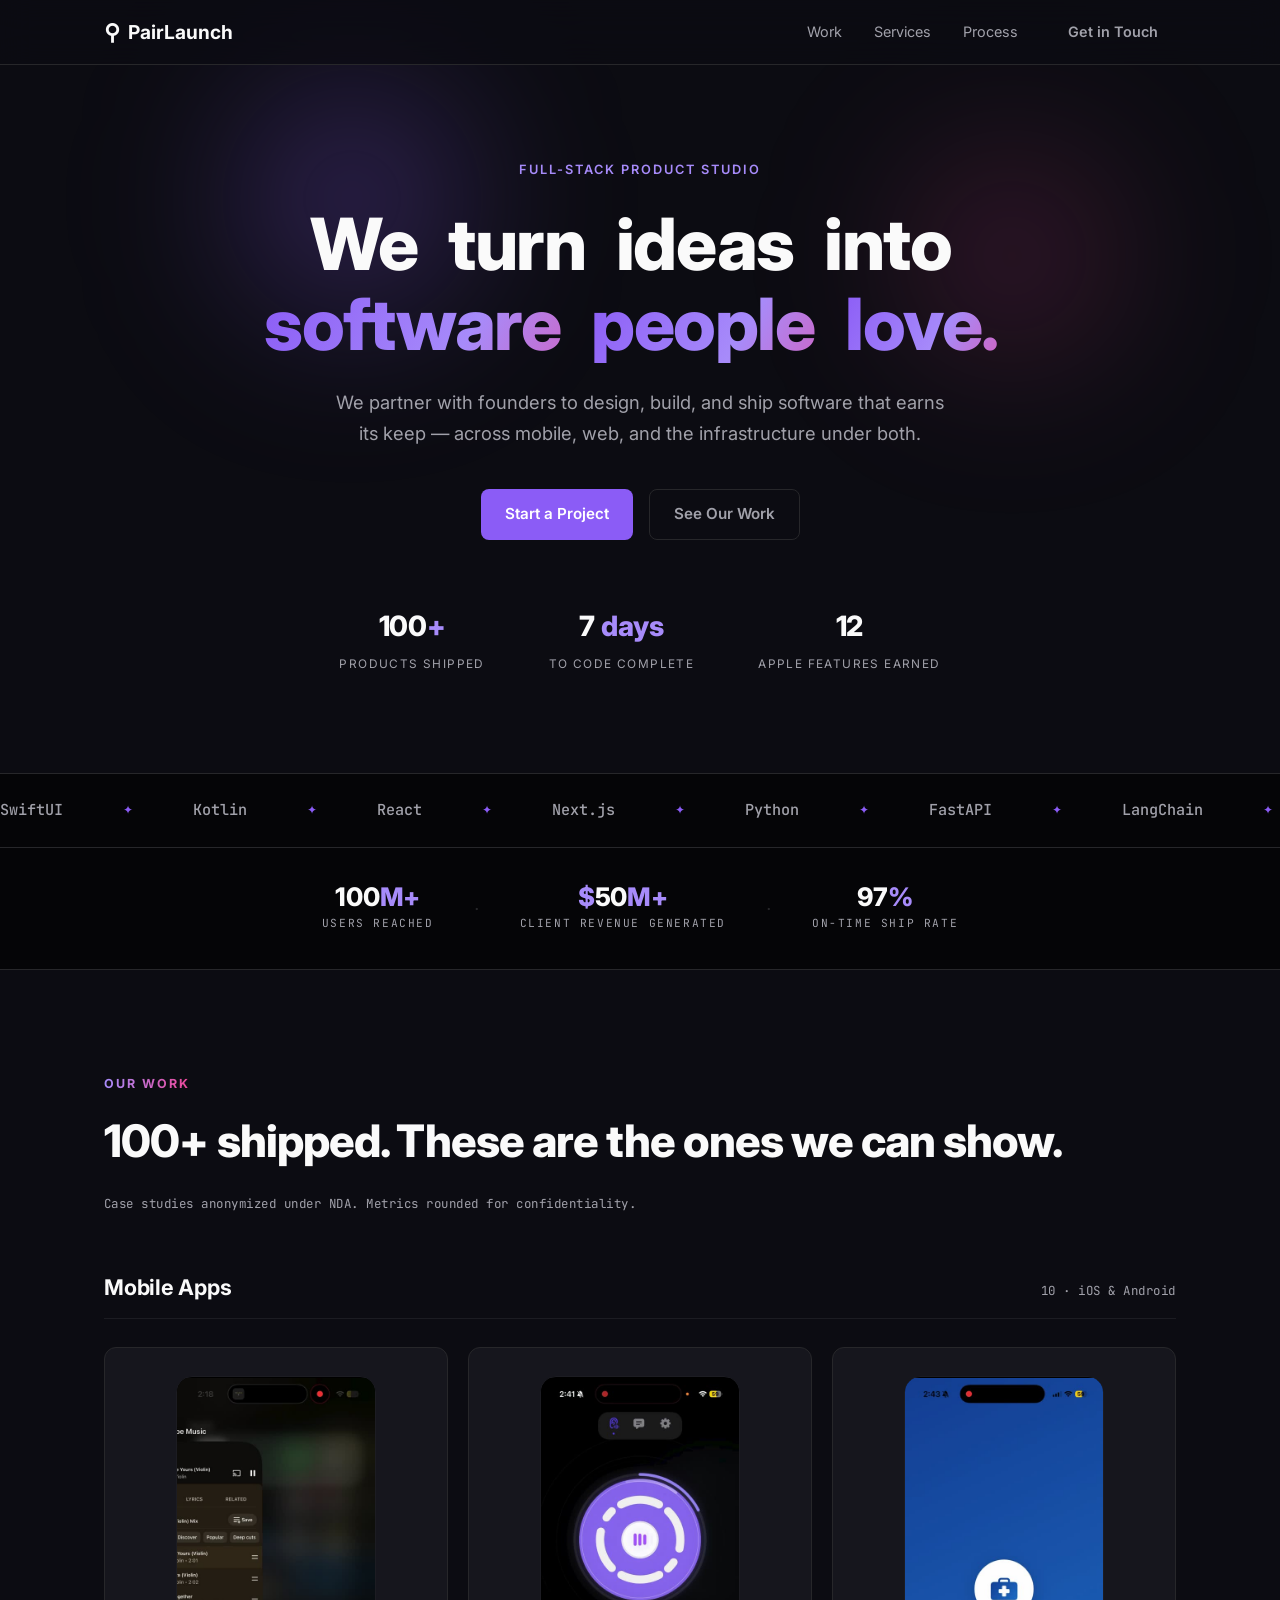
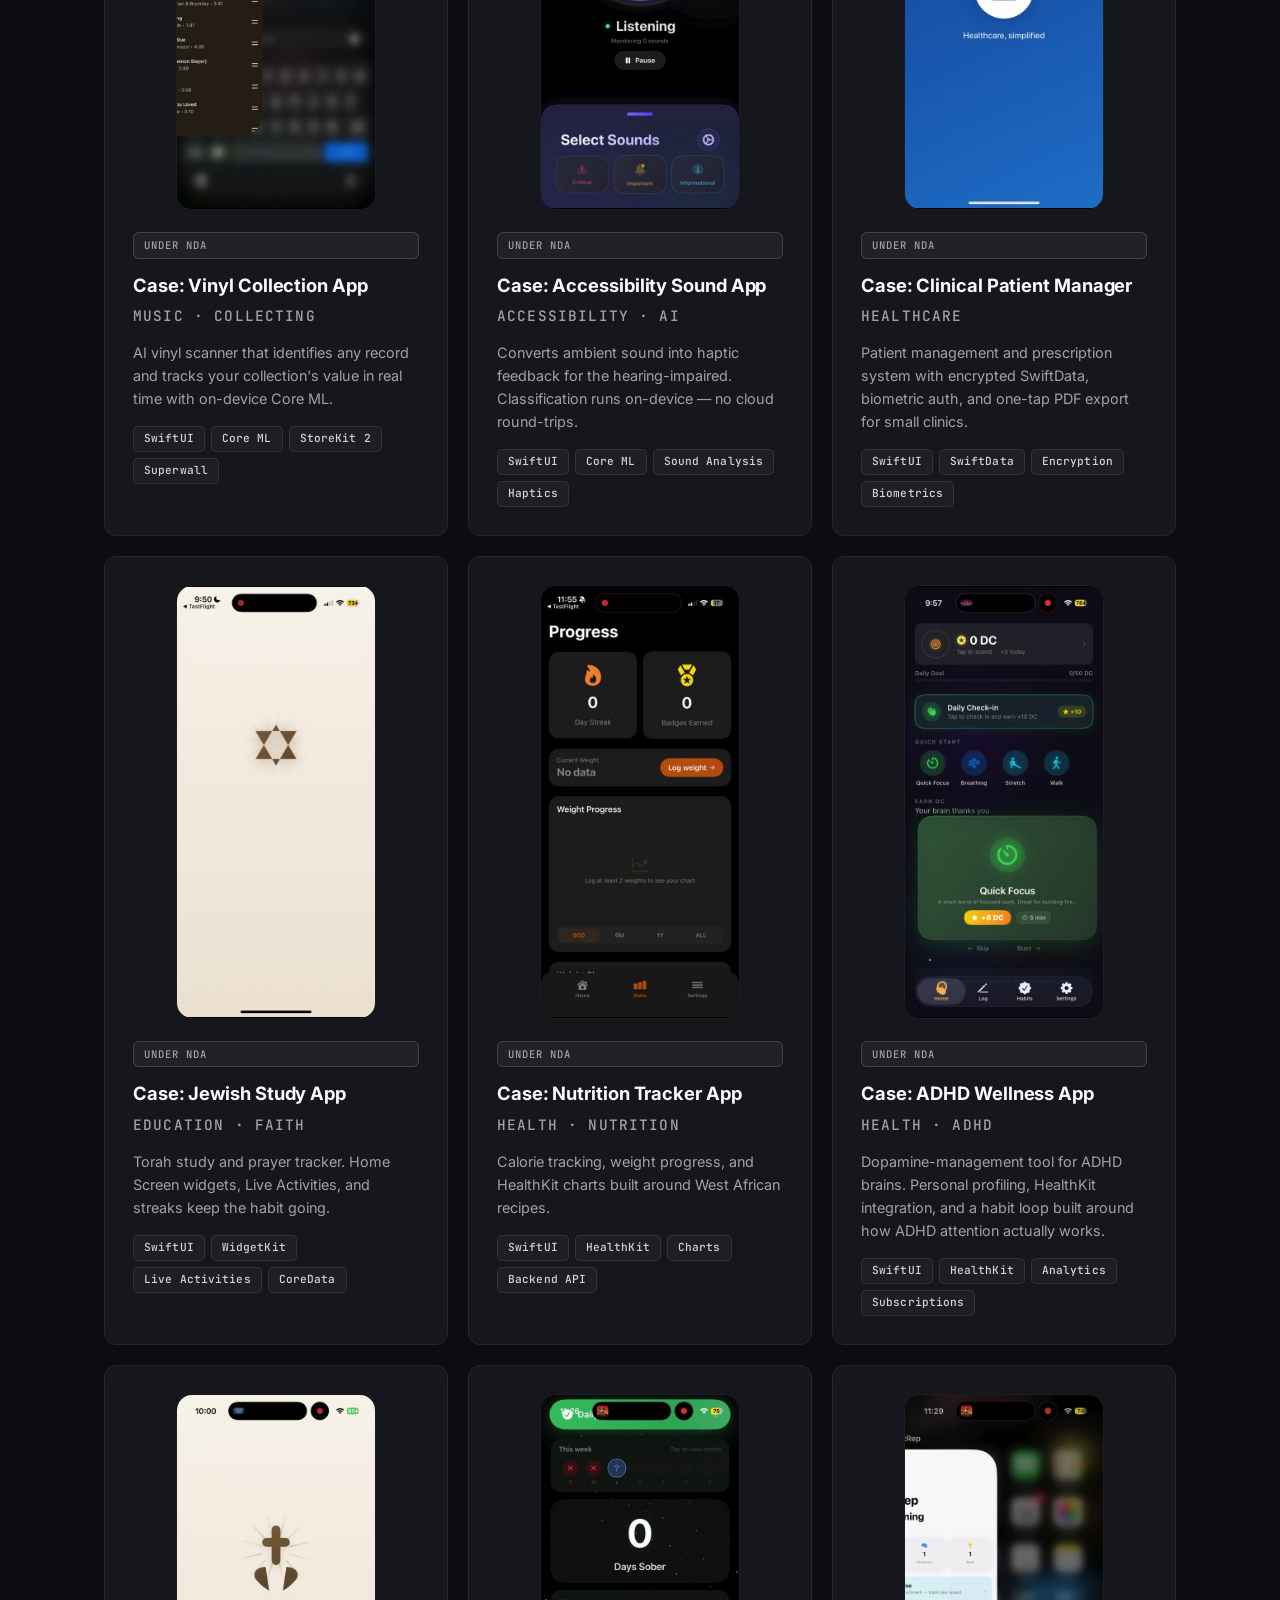
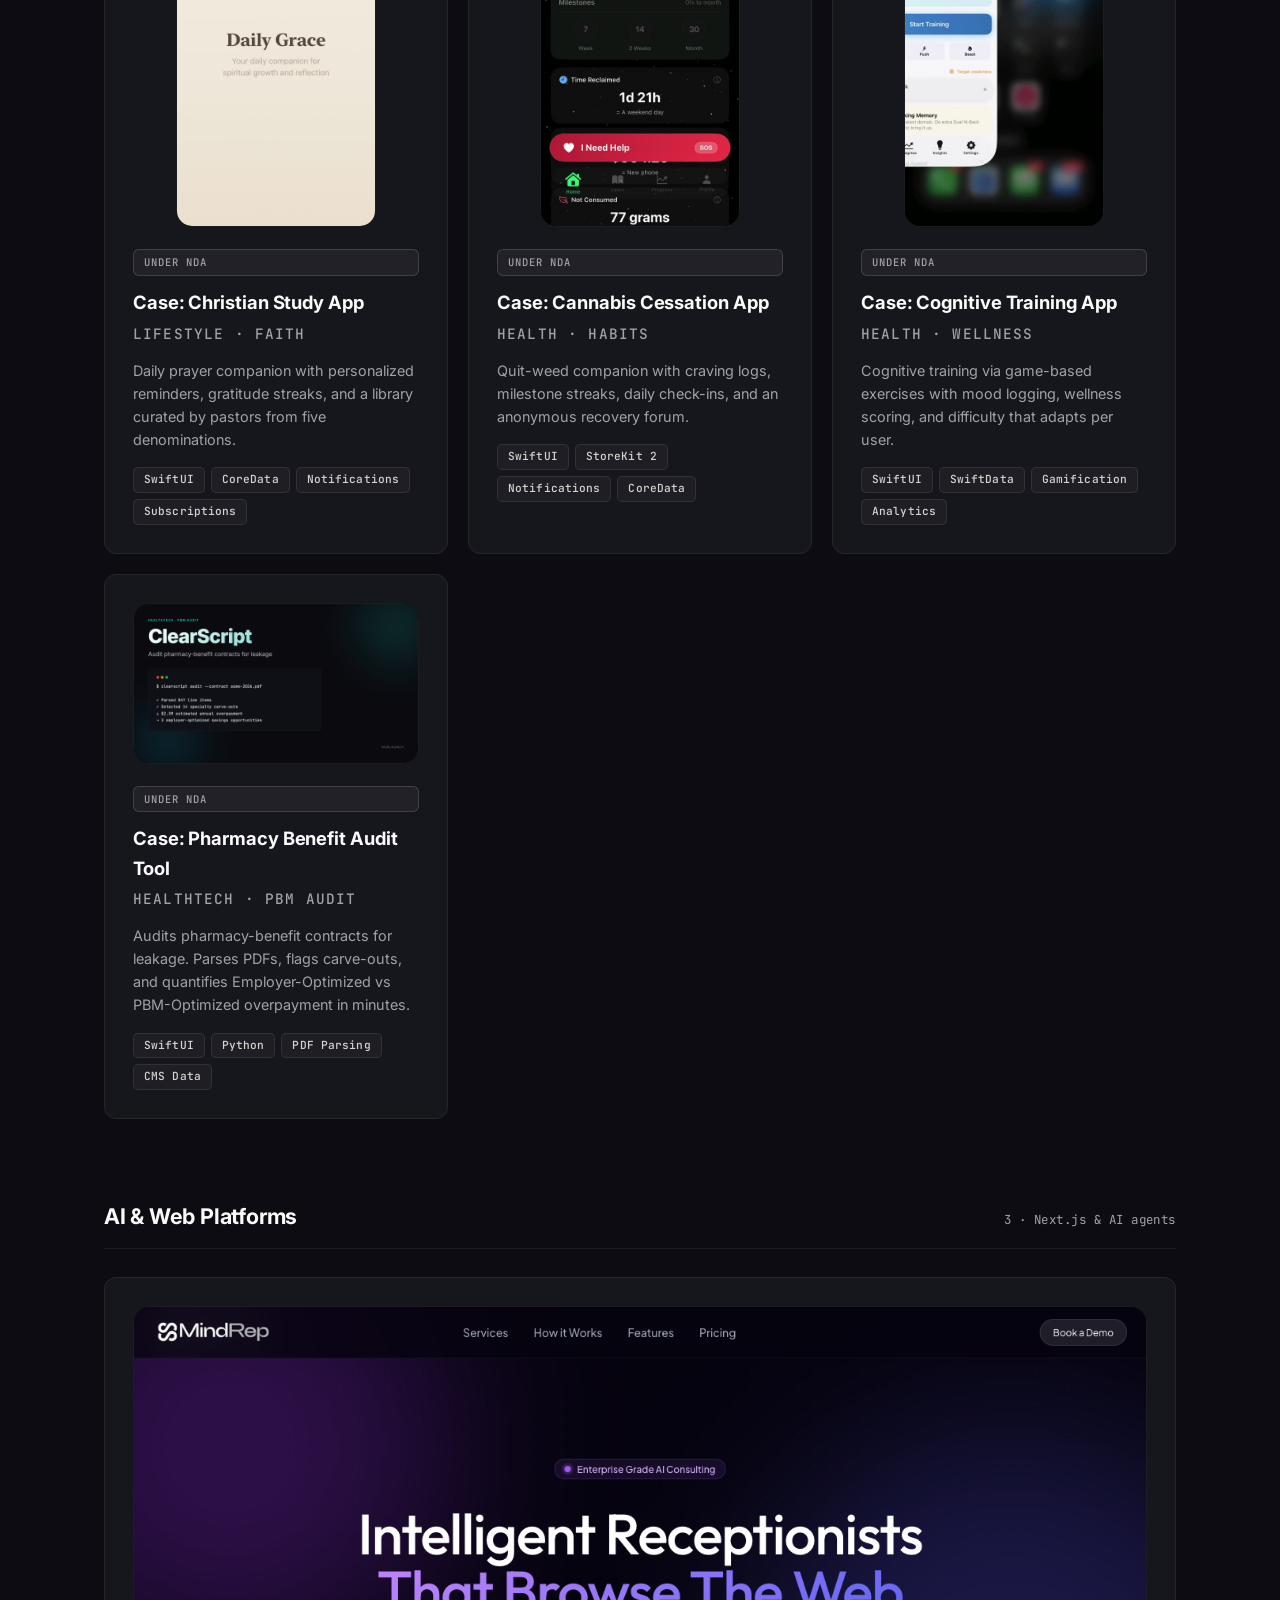
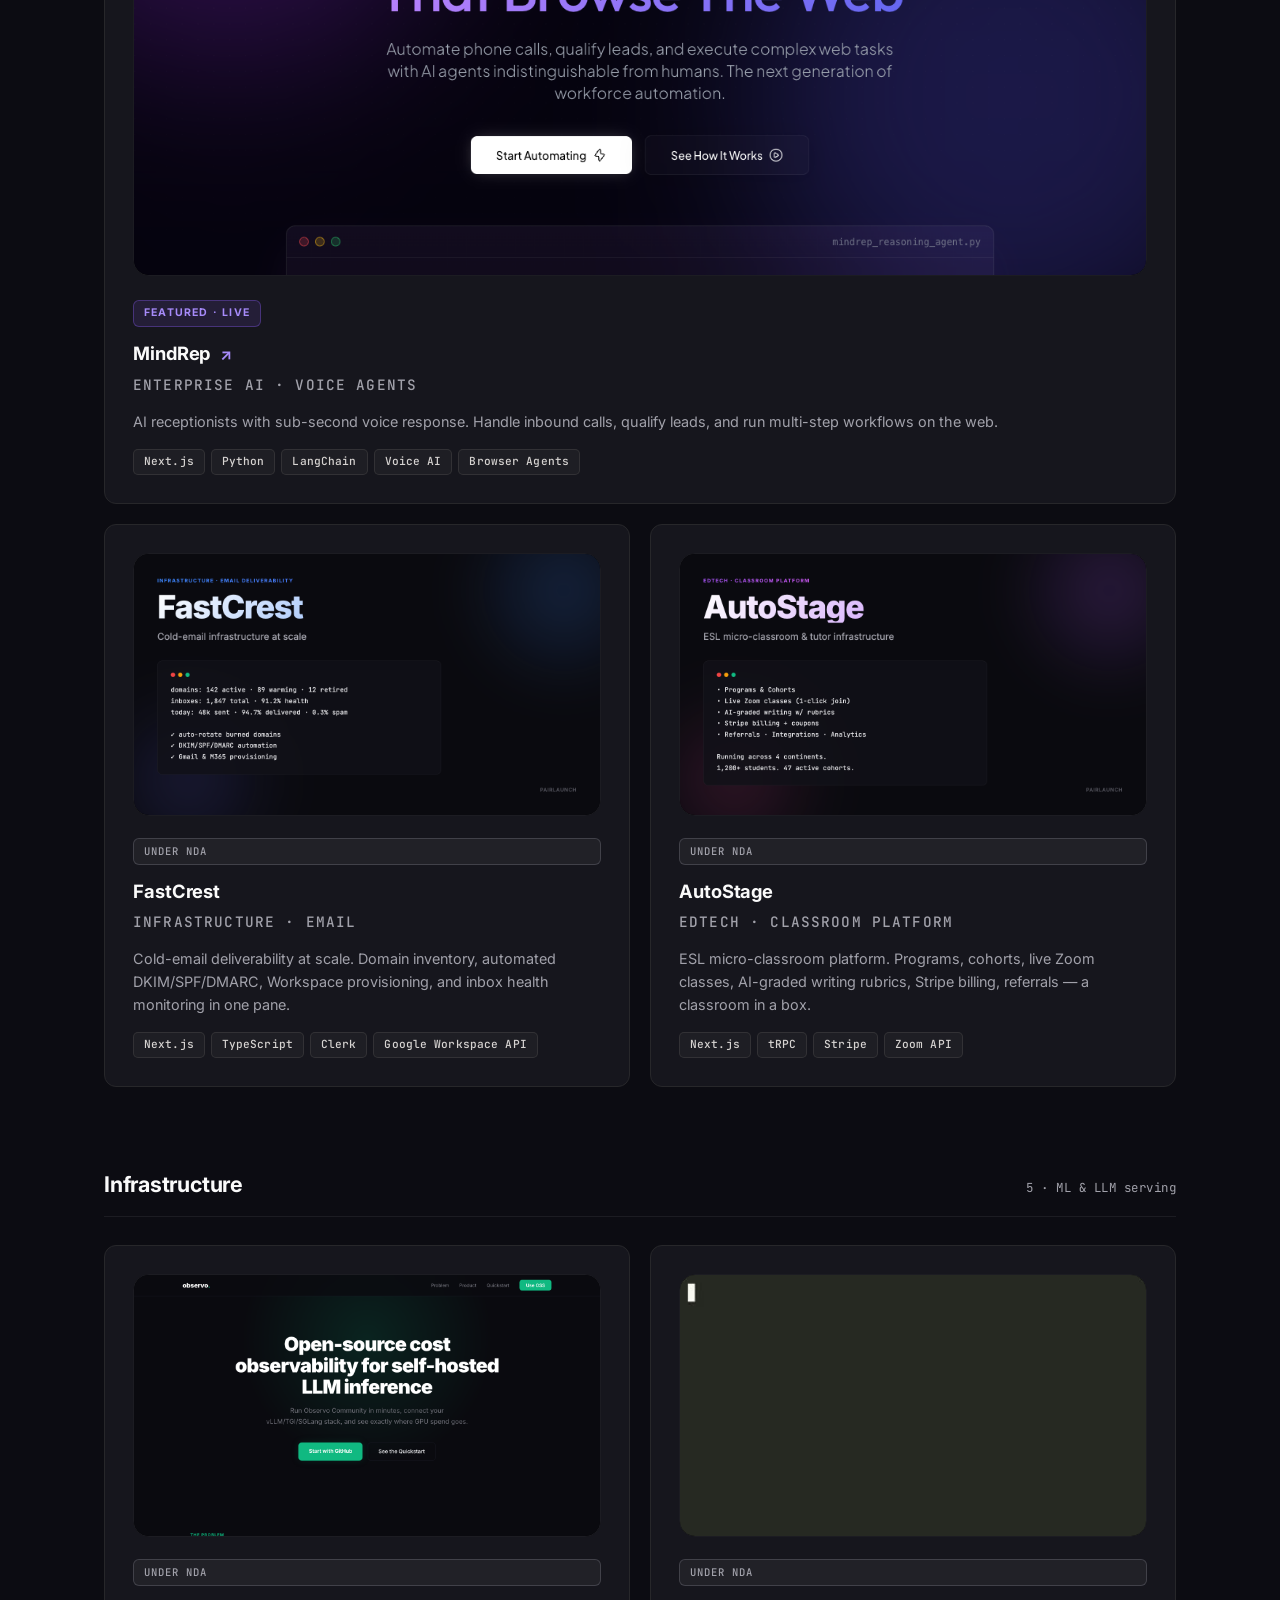
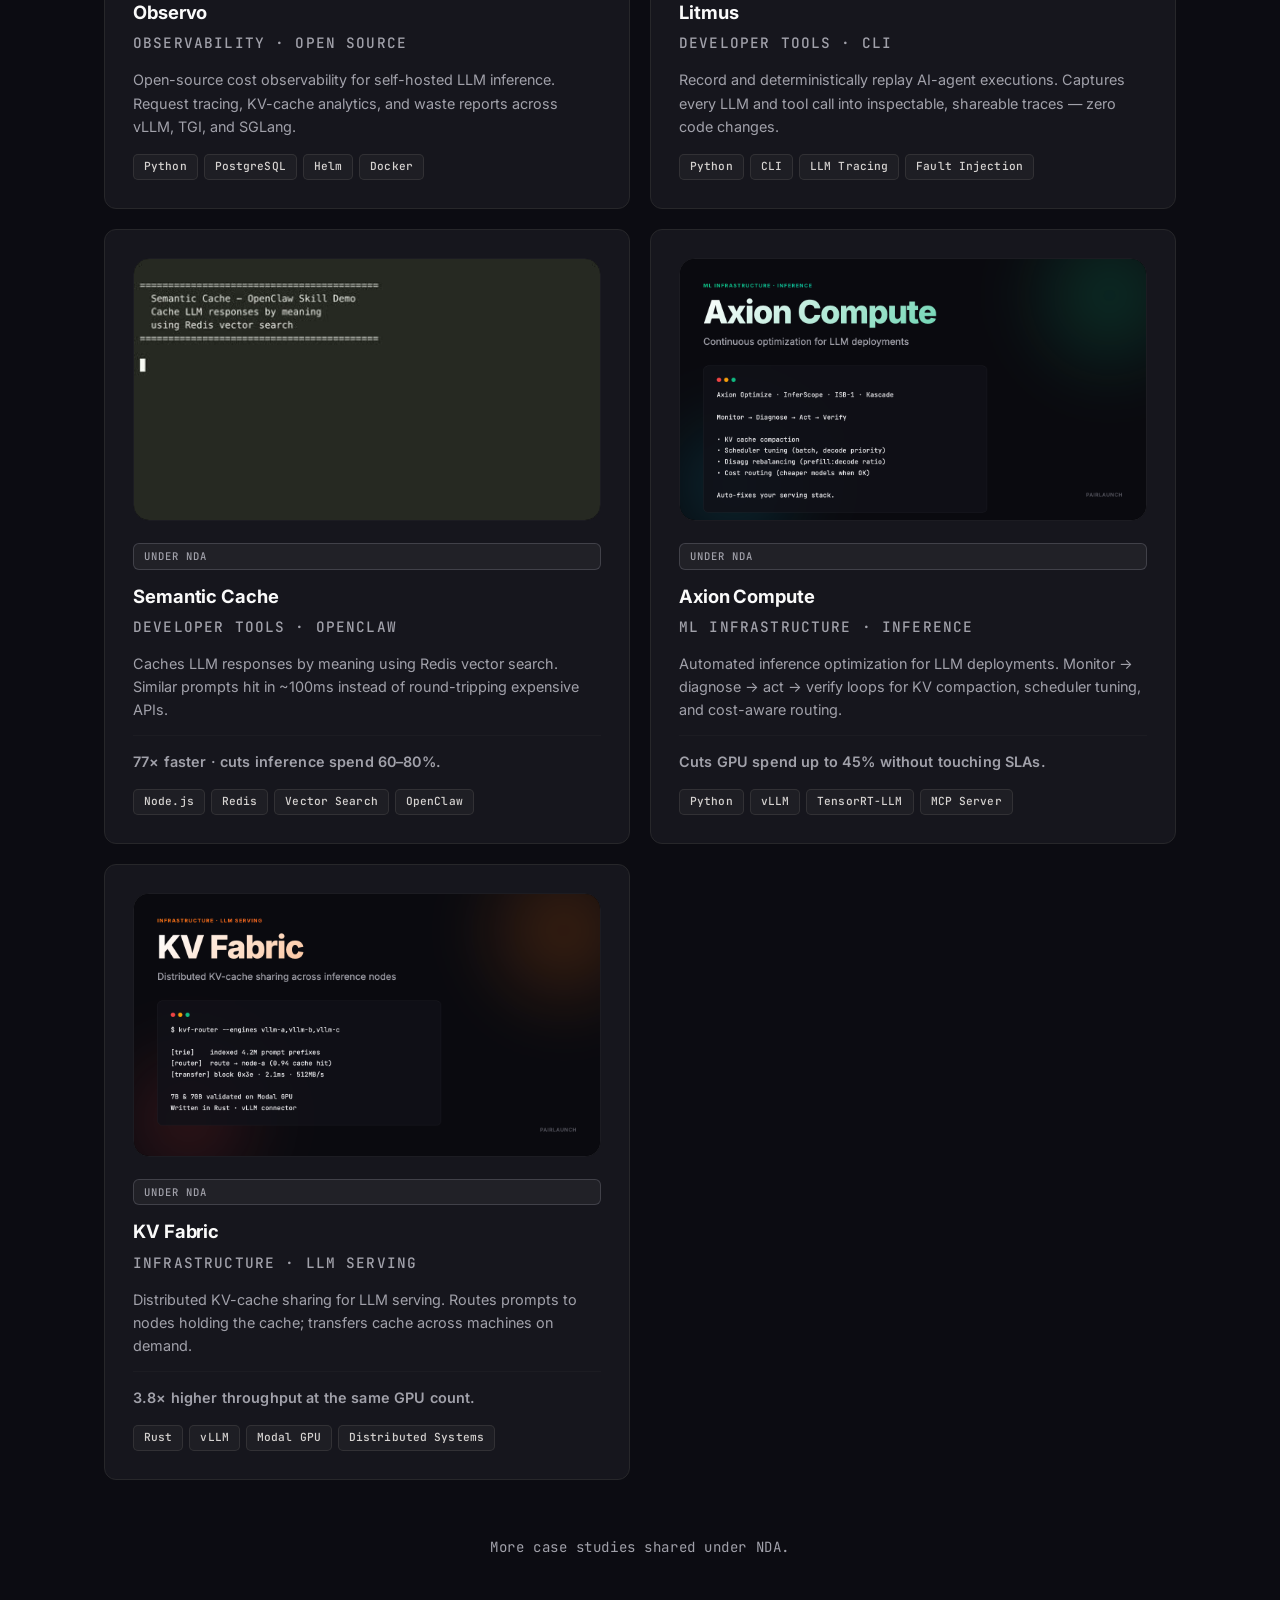
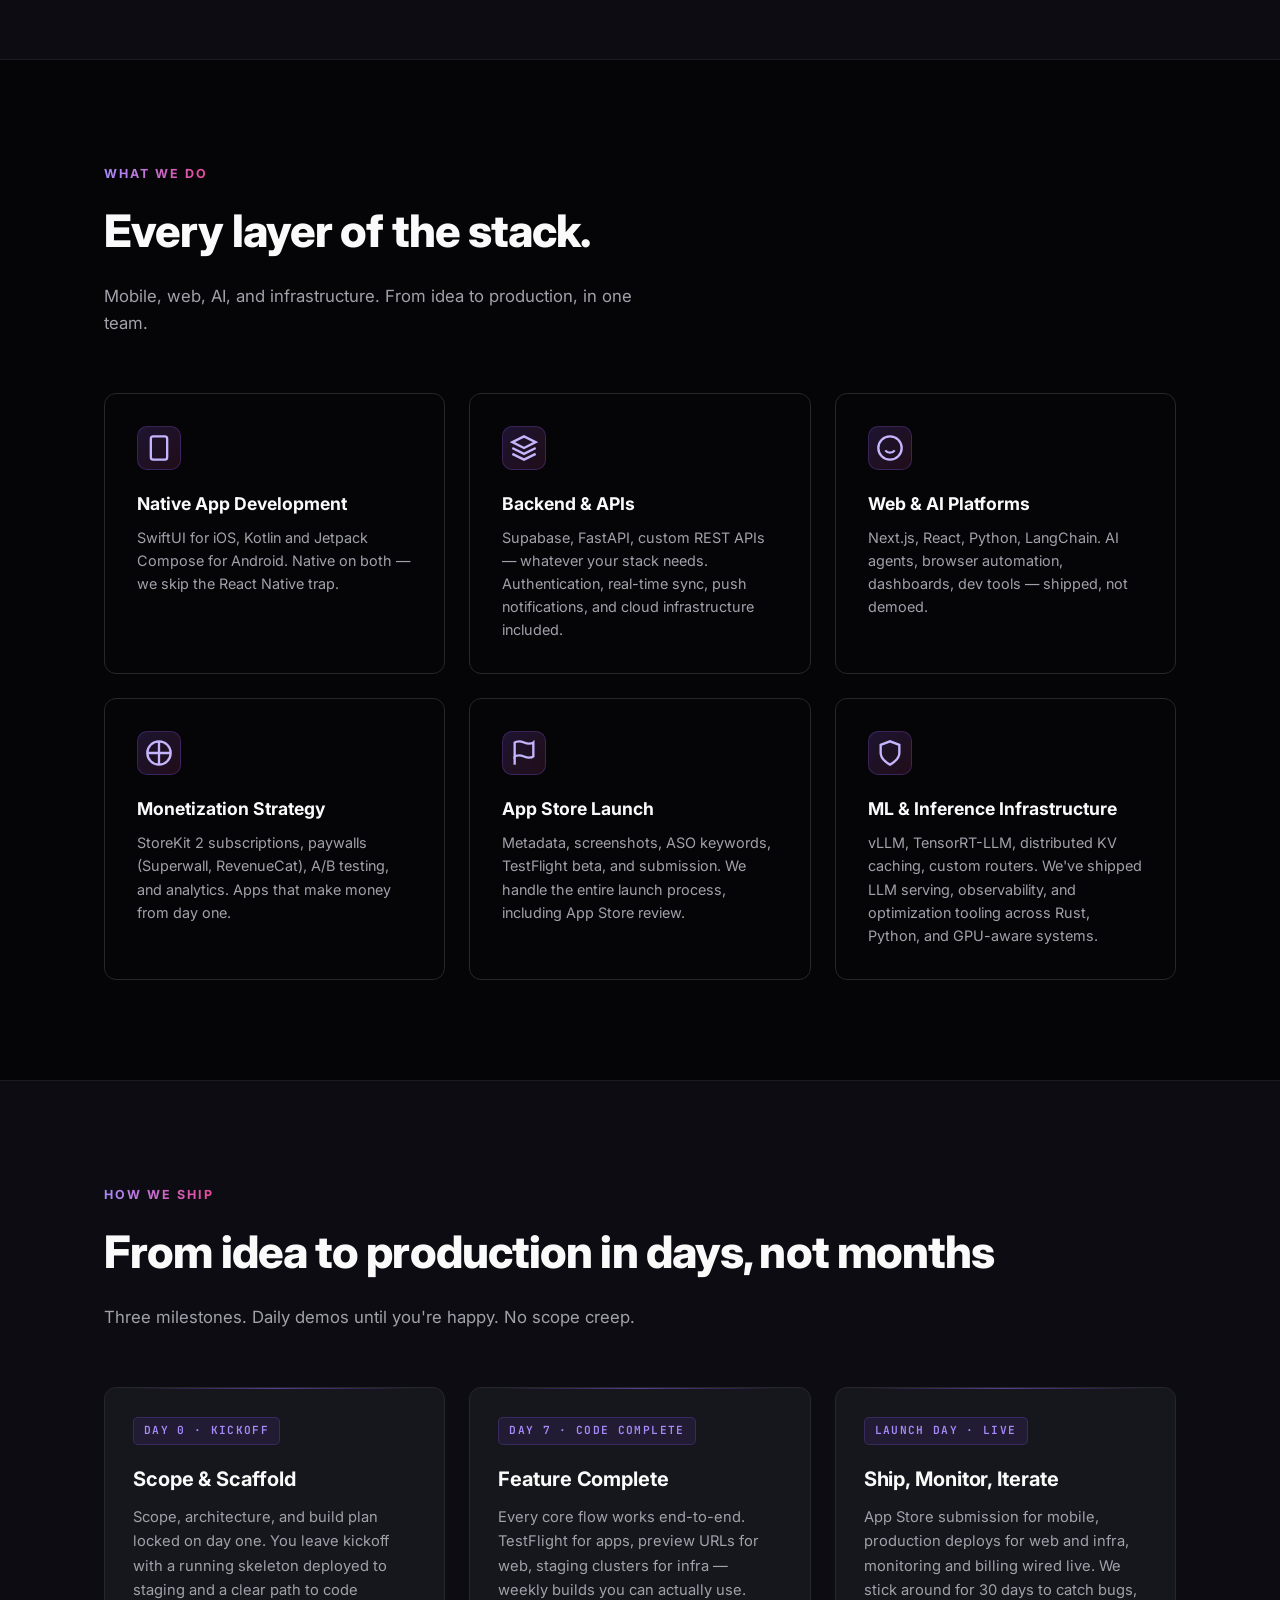
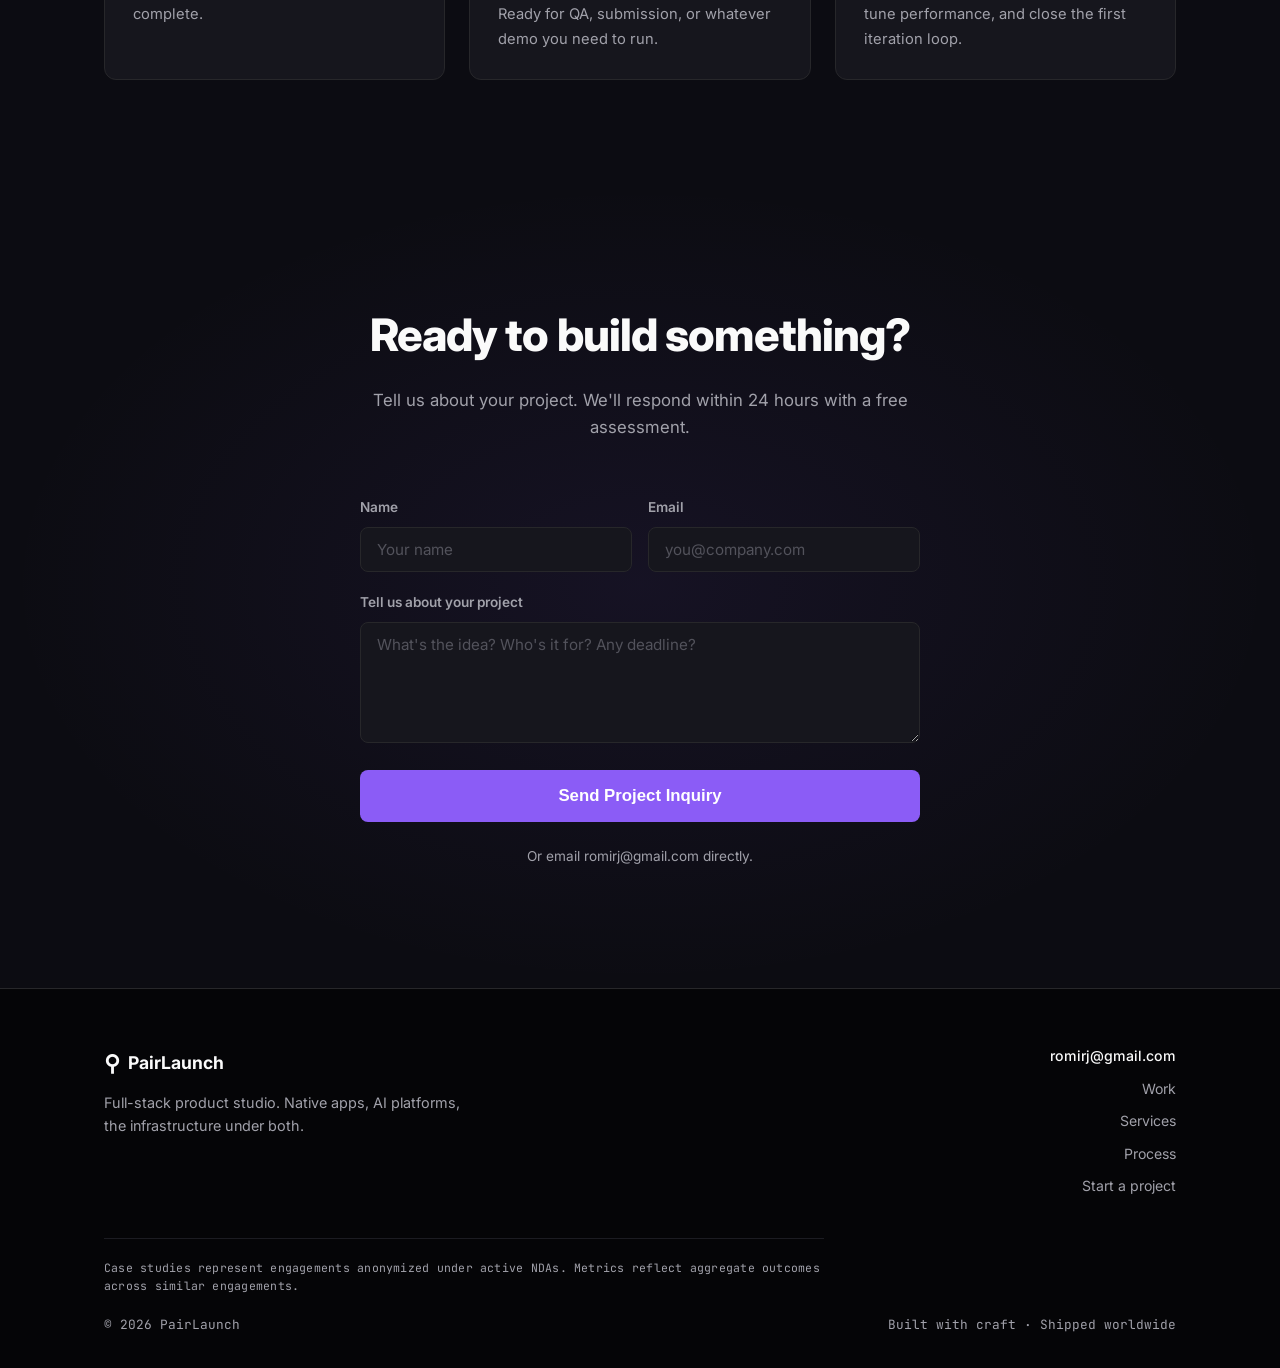
==== commit 102171ca: "Eliminate portfolio-section scroll freeze via idle hydration Measured 300ms+ frame spikes when scrol" ====
--- a/index.html
+++ b/index.html
@@ -9,6 +9,7 @@
   <meta name="robots" content="index, follow">
   <meta name="theme-color" content="#0A0A0D">
   <meta name="apple-mobile-web-app-title" content="PairLaunch">
+  <meta name="google-site-verification" content="vQesQ2NVYVHXFPO_yE3tPNyc9PkU3ISy2SQZgwvS8uc">
   <link rel="canonical" href="https://pairlaunch.com/">
 
   <!-- Open Graph -->
@@ -72,7 +73,12 @@
   }
   </script>
 
-  <link rel="icon" type="image/svg+xml" href="favicon.svg">
+  <link rel="icon" href="/favicon.ico" sizes="any">
+  <link rel="icon" type="image/svg+xml" href="/favicon.svg">
+  <link rel="icon" type="image/png" sizes="48x48" href="/favicon-48.png">
+  <link rel="icon" type="image/png" sizes="192x192" href="/favicon-192.png">
+  <link rel="icon" type="image/png" sizes="512x512" href="/favicon-512.png">
+  <link rel="apple-touch-icon" href="/apple-touch-icon.png">
   <link rel="preconnect" href="https://fonts.googleapis.com">
   <link rel="preconnect" href="https://fonts.gstatic.com" crossorigin>
   <link href="https://fonts.googleapis.com/css2?family=Inter:wght@400;500;600;700;800&family=JetBrains+Mono:wght@400;500;600&display=swap" rel="stylesheet">
@@ -218,7 +224,7 @@
 
           <div class="card reveal">
             <div class="card-media">
-              <video poster="images/case-01-poster.jpg" autoplay muted loop playsinline preload="metadata">
+              <video poster="images/case-01-poster.jpg" muted loop playsinline preload="metadata">
                 <source data-src="images/case-01-hevc.mp4" type='video/mp4; codecs="hvc1"'>
                 <source data-src="images/case-01.mp4" type="video/mp4">
               </video>
@@ -236,7 +242,7 @@
 
           <div class="card reveal">
             <div class="card-media">
-              <video poster="images/case-02-poster.jpg" autoplay muted loop playsinline preload="metadata">
+              <video poster="images/case-02-poster.jpg" muted loop playsinline preload="metadata">
                 <source data-src="images/case-02-hevc.mp4" type='video/mp4; codecs="hvc1"'>
                 <source data-src="images/case-02.mp4" type="video/mp4">
               </video>
@@ -254,7 +260,7 @@
 
           <div class="card reveal">
             <div class="card-media">
-              <video poster="images/case-03-poster.jpg" autoplay muted loop playsinline preload="metadata">
+              <video poster="images/case-03-poster.jpg" muted loop playsinline preload="metadata">
                 <source data-src="images/case-03-hevc.mp4" type='video/mp4; codecs="hvc1"'>
                 <source data-src="images/case-03.mp4" type="video/mp4">
               </video>
@@ -272,7 +278,7 @@
 
           <div class="card reveal">
             <div class="card-media">
-              <video poster="images/case-04-poster.jpg" autoplay muted loop playsinline preload="metadata">
+              <video poster="images/case-04-poster.jpg" muted loop playsinline preload="metadata">
                 <source data-src="images/case-04-hevc.mp4" type='video/mp4; codecs="hvc1"'>
                 <source data-src="images/case-04.mp4" type="video/mp4">
               </video>
@@ -290,7 +296,7 @@
 
           <div class="card reveal">
             <div class="card-media">
-              <video poster="images/case-05-poster.jpg" autoplay muted loop playsinline preload="metadata">
+              <video poster="images/case-05-poster.jpg" muted loop playsinline preload="metadata">
                 <source data-src="images/case-05-hevc.mp4" type='video/mp4; codecs="hvc1"'>
                 <source data-src="images/case-05.mp4" type="video/mp4">
               </video>
@@ -308,7 +314,7 @@
 
           <div class="card reveal">
             <div class="card-media">
-              <video poster="images/case-06-poster.jpg" autoplay muted loop playsinline preload="metadata">
+              <video poster="images/case-06-poster.jpg" muted loop playsinline preload="metadata">
                 <source data-src="images/case-06-hevc.mp4" type='video/mp4; codecs="hvc1"'>
                 <source data-src="images/case-06.mp4" type="video/mp4">
               </video>
@@ -326,7 +332,7 @@
 
           <div class="card reveal">
             <div class="card-media">
-              <video poster="images/case-07-poster.jpg" autoplay muted loop playsinline preload="metadata">
+              <video poster="images/case-07-poster.jpg" muted loop playsinline preload="metadata">
                 <source data-src="images/case-07-hevc.mp4" type='video/mp4; codecs="hvc1"'>
                 <source data-src="images/case-07.mp4" type="video/mp4">
               </video>
@@ -344,7 +350,7 @@
 
           <div class="card reveal">
             <div class="card-media">
-              <video poster="images/case-08-poster.jpg" autoplay muted loop playsinline preload="metadata">
+              <video poster="images/case-08-poster.jpg" muted loop playsinline preload="metadata">
                 <source data-src="images/case-08-hevc.mp4" type='video/mp4; codecs="hvc1"'>
                 <source data-src="images/case-08.mp4" type="video/mp4">
               </video>
@@ -362,7 +368,7 @@
 
           <div class="card reveal">
             <div class="card-media">
-              <video poster="images/case-09-poster.jpg" autoplay muted loop playsinline preload="metadata">
+              <video poster="images/case-09-poster.jpg" muted loop playsinline preload="metadata">
                 <source data-src="images/case-09-hevc.mp4" type='video/mp4; codecs="hvc1"'>
                 <source data-src="images/case-09.mp4" type="video/mp4">
               </video>
@@ -479,7 +485,7 @@
 
           <div class="card reveal">
             <div class="card-media card-media-wide">
-              <video poster="images/litmus-poster.jpg" autoplay muted loop playsinline preload="metadata" aria-label="AI agent replay tool — case study">
+              <video poster="images/litmus-poster.jpg" muted loop playsinline preload="metadata" aria-label="AI agent replay tool — case study">
                 <source data-src="images/litmus-hevc.mp4" type='video/mp4; codecs="hvc1"'>
                 <source data-src="images/litmus.mp4" type="video/mp4">
               </video>
@@ -497,7 +503,7 @@
 
           <div class="card reveal">
             <div class="card-media card-media-wide">
-              <video poster="images/openclaw-poster.jpg" autoplay muted loop playsinline preload="metadata" aria-label="Semantic LLM cache — case study">
+              <video poster="images/openclaw-poster.jpg" muted loop playsinline preload="metadata" aria-label="Semantic LLM cache — case study">
                 <source data-src="images/openclaw-hevc.mp4" type='video/mp4; codecs="hvc1"'>
                 <source data-src="images/openclaw.mp4" type="video/mp4">
               </video>
@@ -761,11 +767,16 @@
     const hydrate = (v) => {
       if (v.dataset.hydrated) return;
       v.dataset.hydrated = '1';
-      v.querySelectorAll('source[data-src]').forEach(s => {
-        s.src = s.dataset.src;
-        s.removeAttribute('data-src');
-      });
-      v.load();
+      const run = () => {
+        v.querySelectorAll('source[data-src]').forEach(s => {
+          s.src = s.dataset.src;
+          s.removeAttribute('data-src');
+        });
+        v.load();
+      };
+      // Defer to idle time so video load/parse doesn't collide with scroll frames
+      if ('requestIdleCallback' in window) requestIdleCallback(run, { timeout: 1500 });
+      else setTimeout(run, 0);
     };
     const tryPlay = (v) => {
       const attempt = () => v.play().catch(() => {});
@@ -778,7 +789,7 @@
         hydrate(e.target);
         hydrateIO.unobserve(e.target);
       });
-    }, { threshold: 0, rootMargin: '100% 0px' });
+    }, { threshold: 0, rootMargin: '25% 0px' });
     const playIO = new IntersectionObserver((entries) => {
       entries.forEach(e => {
         const v = e.target;
@@ -806,12 +817,20 @@
       });
     });
 
-    // Scroll progress bar
+    // Scroll progress bar — rAF-throttled transform so scroll events stay cheap
     const progressBar = document.getElementById('scrollProgress');
+    let progressPending = false;
+    const updateProgress = () => {
+      const h = document.documentElement;
+      const max = h.scrollHeight - h.clientHeight;
+      const p = max > 0 ? h.scrollTop / max : 0;
+      progressBar.style.transform = `scaleX(${p})`;
+      progressPending = false;
+    };
     window.addEventListener('scroll', () => {
-      const h = document.documentElement;
-      const scrolled = (h.scrollTop / (h.scrollHeight - h.clientHeight)) * 100;
-      progressBar.style.width = scrolled + '%';
+      if (progressPending) return;
+      progressPending = true;
+      requestAnimationFrame(updateProgress);
     }, { passive: true });
 
     // Contact form: AJAX submit with loading spinner + animated success state.
--- a/style.css
+++ b/style.css
@@ -175,11 +175,14 @@
   top: 0;
   left: 0;
   height: 3px;
-  width: 0%;
+  width: 100%;
+  transform: scaleX(0);
+  transform-origin: left center;
+  will-change: transform;
   background: linear-gradient(90deg, var(--accent), var(--accent-pink));
   z-index: 1001;
-  transition: width 0.05s linear;
   box-shadow: 0 0 12px rgba(139, 92, 246, 0.45);
+  pointer-events: none;
 }
 
 .container {
@@ -501,7 +504,6 @@
   padding: 28px;
   position: relative;
   transition: border-color 0.3s, transform 0.3s ease-out, box-shadow 0.3s;
-  will-change: transform;
   display: flex;
   flex-direction: column;
 }
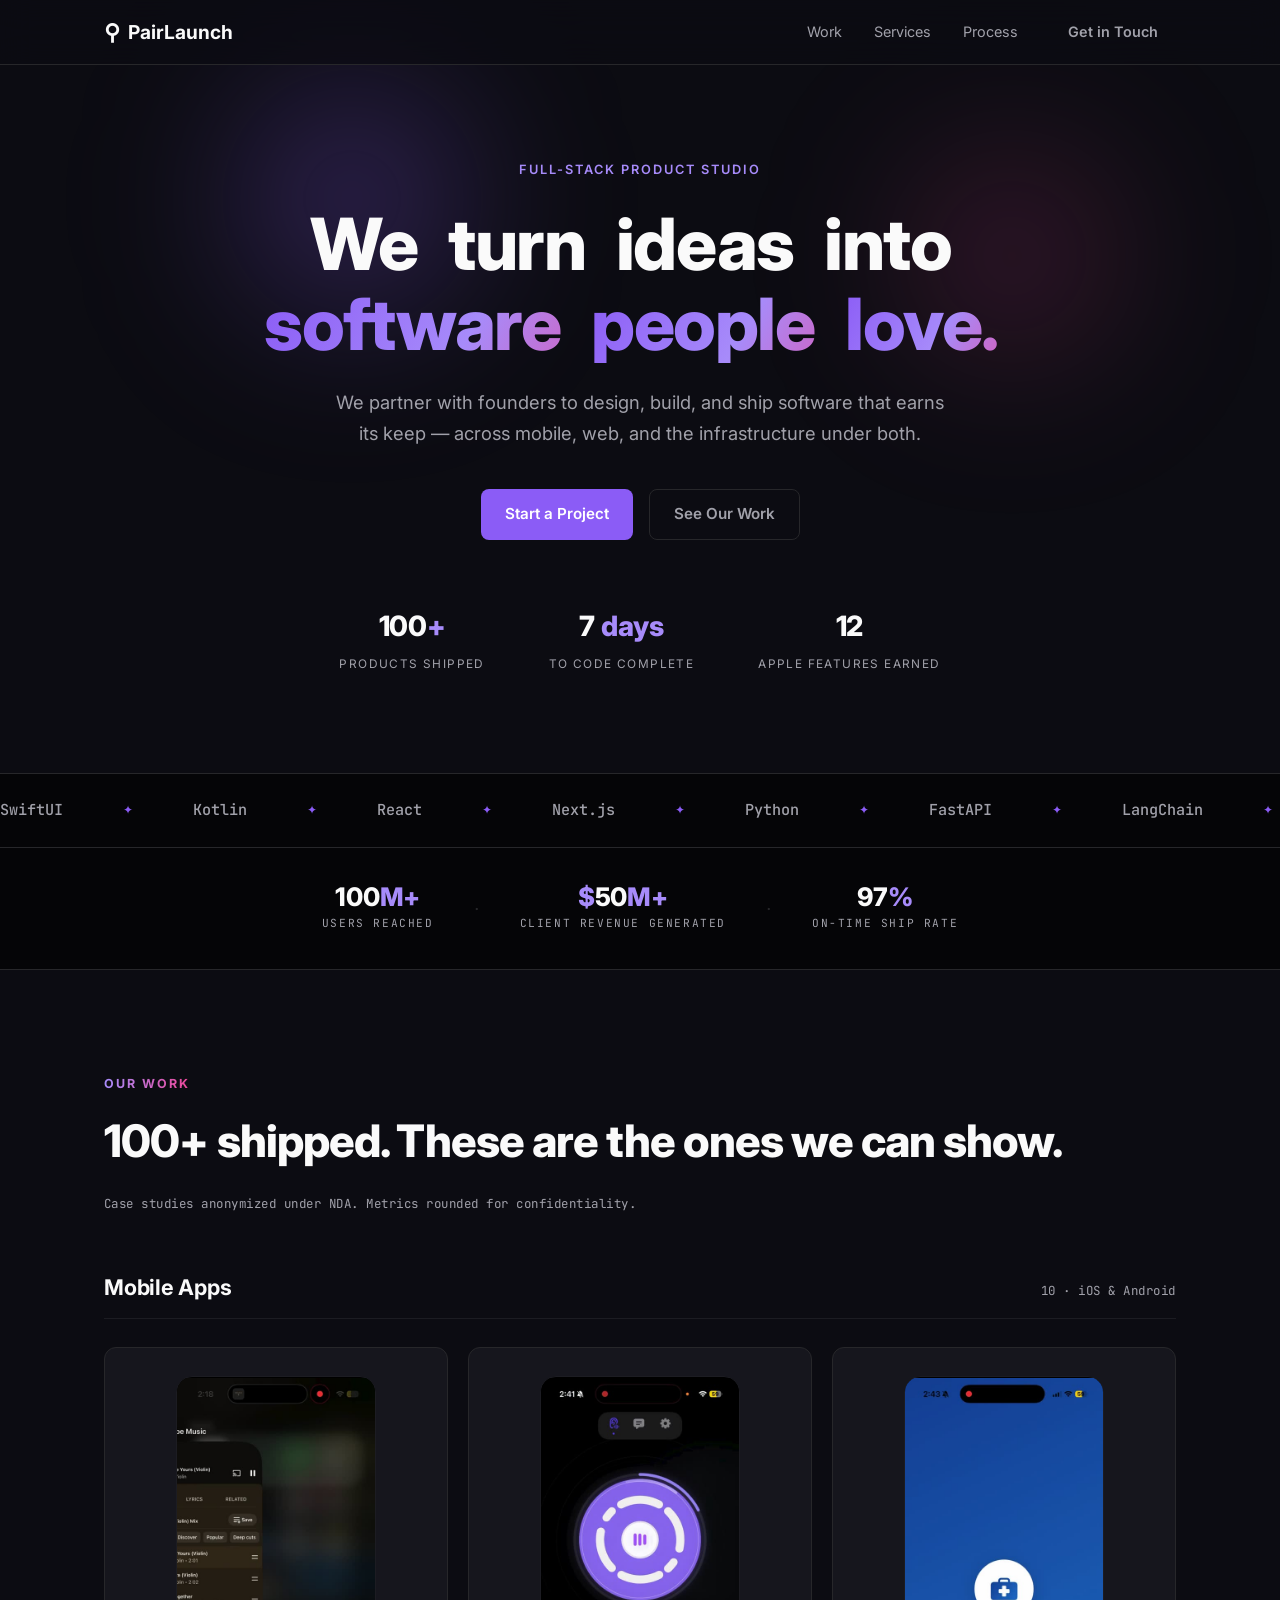
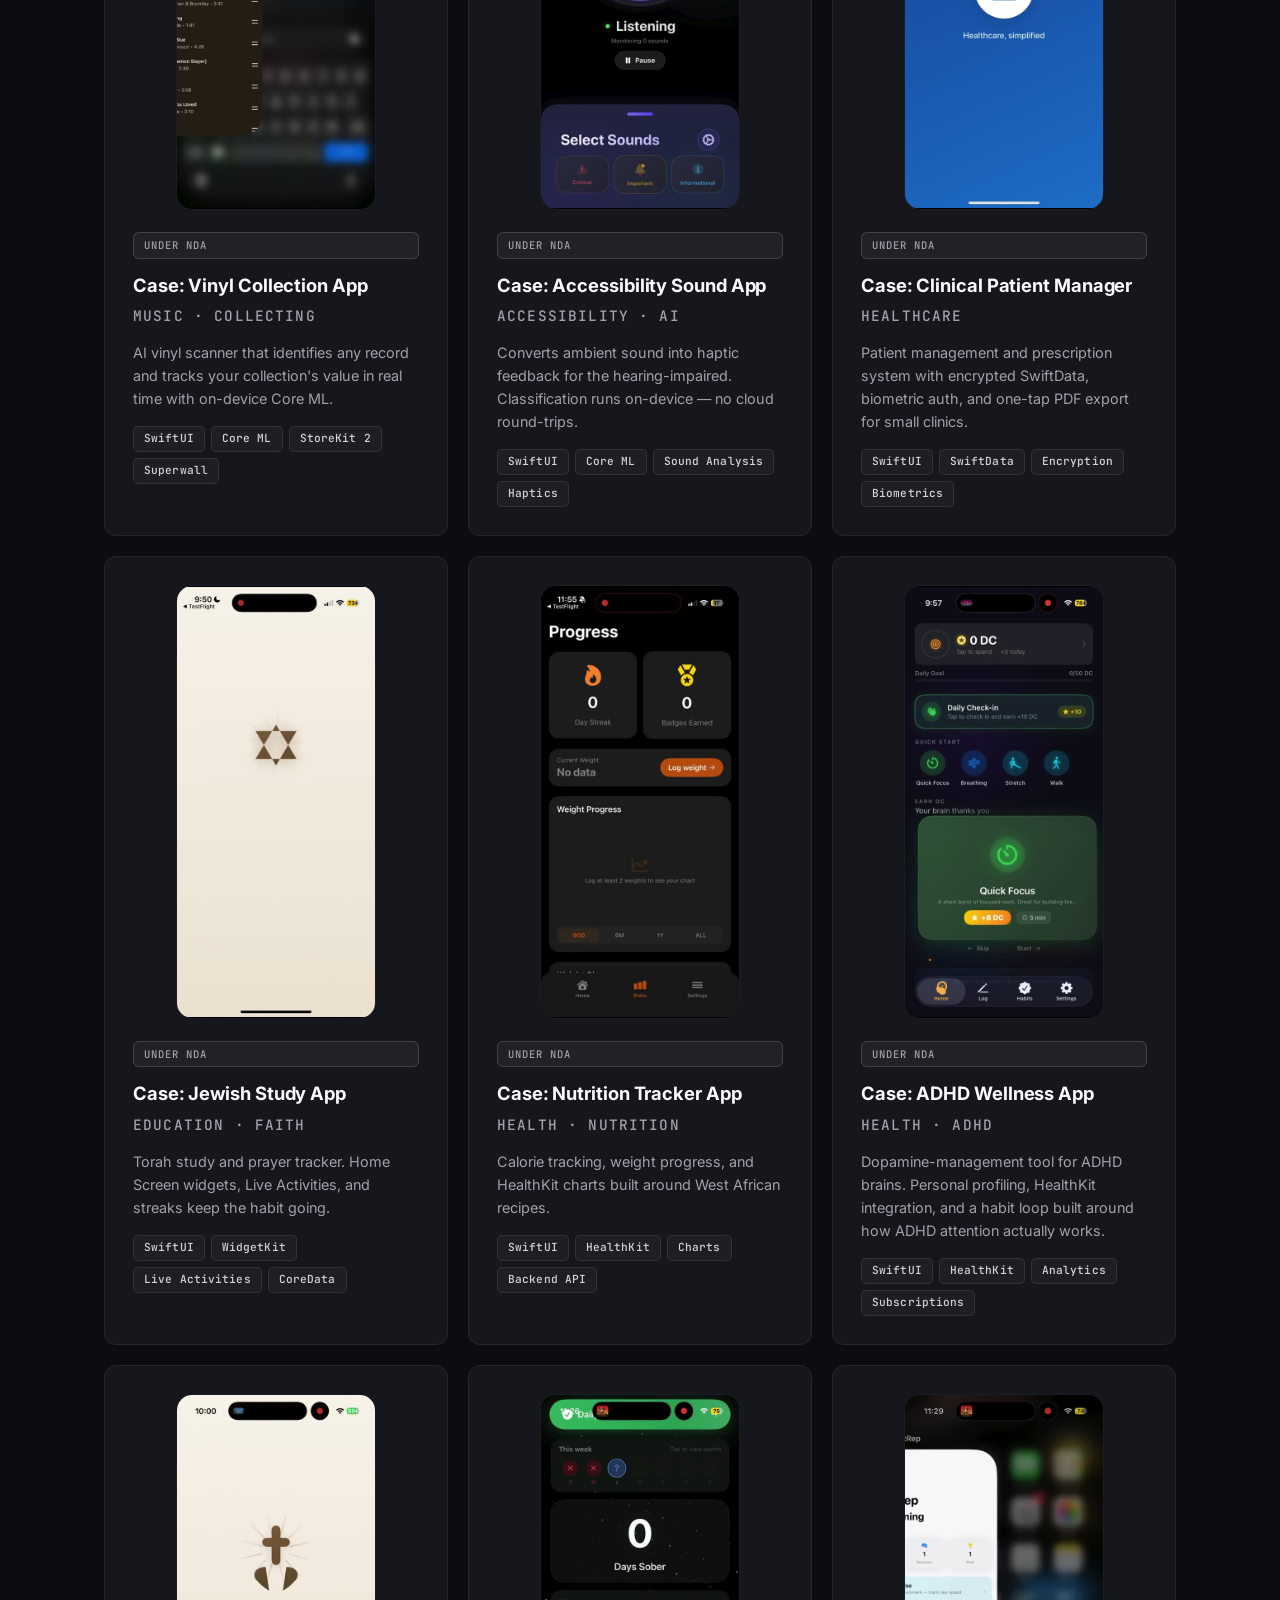
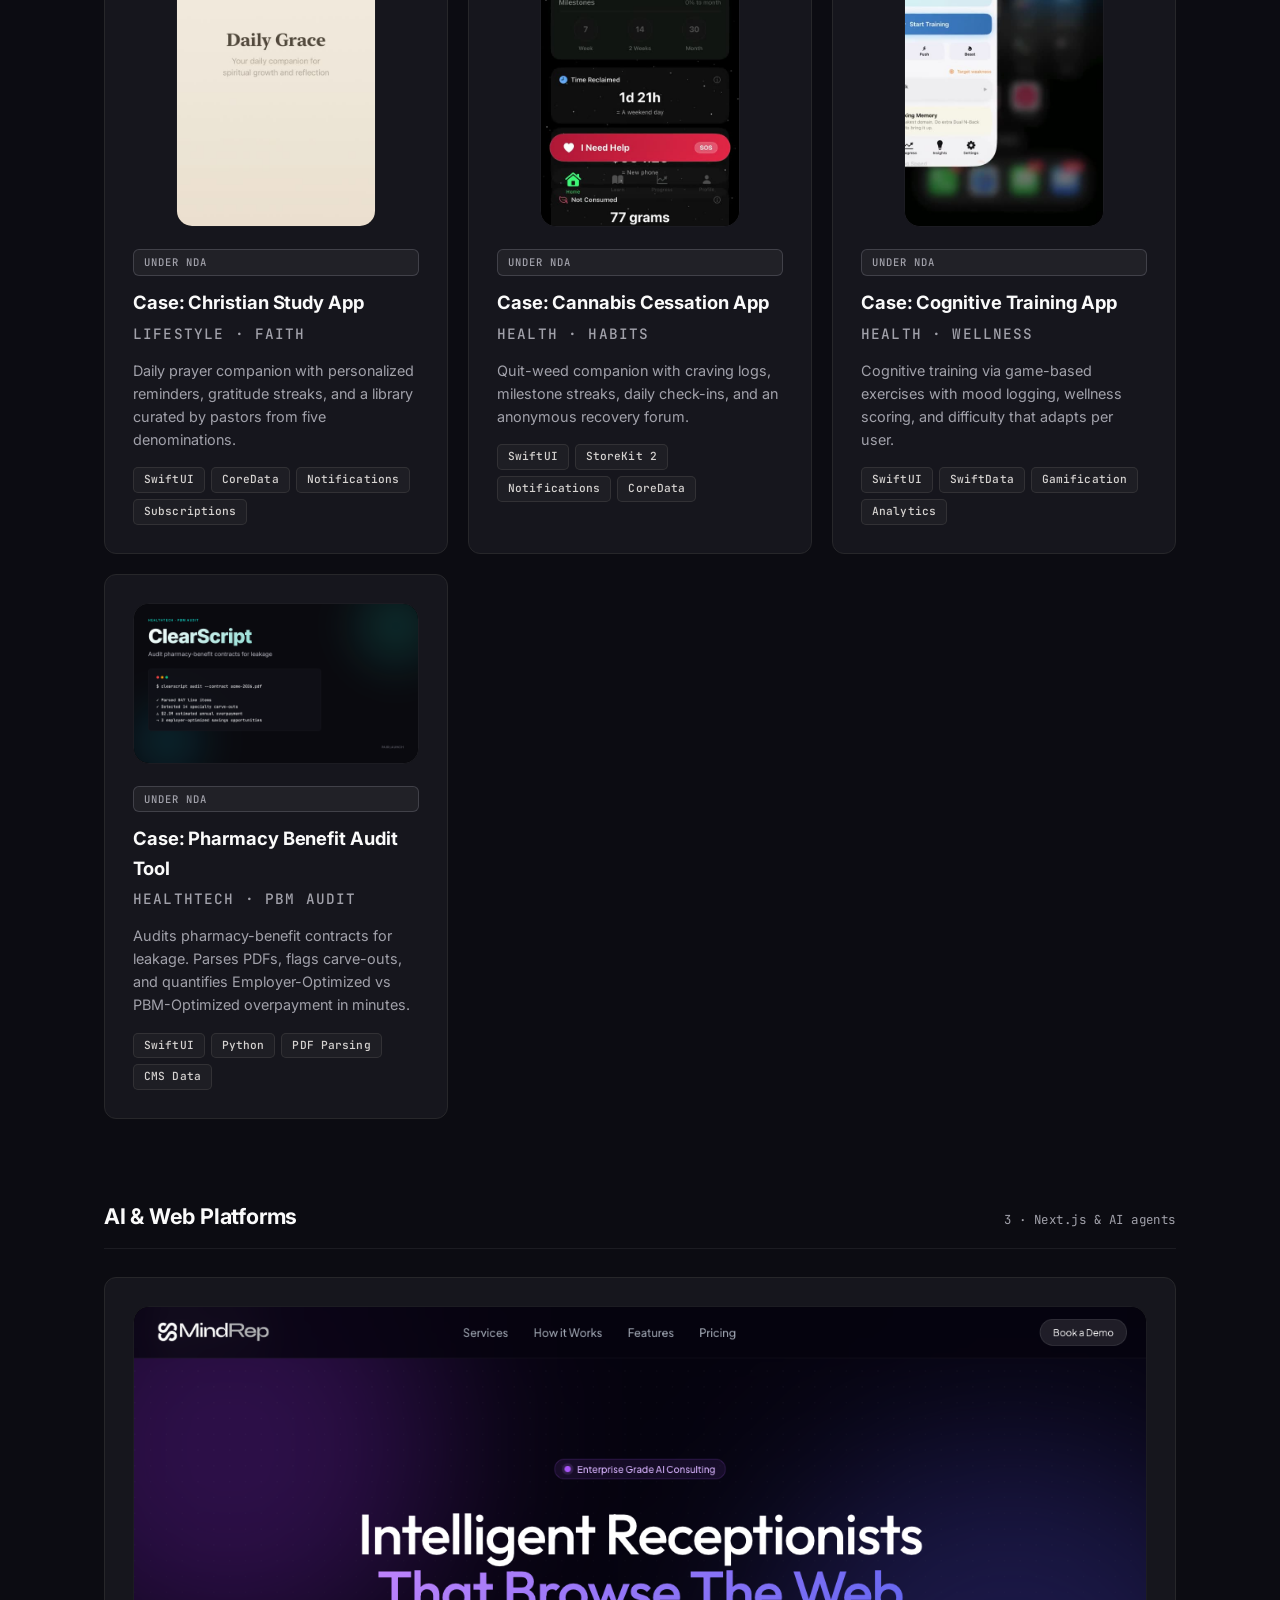
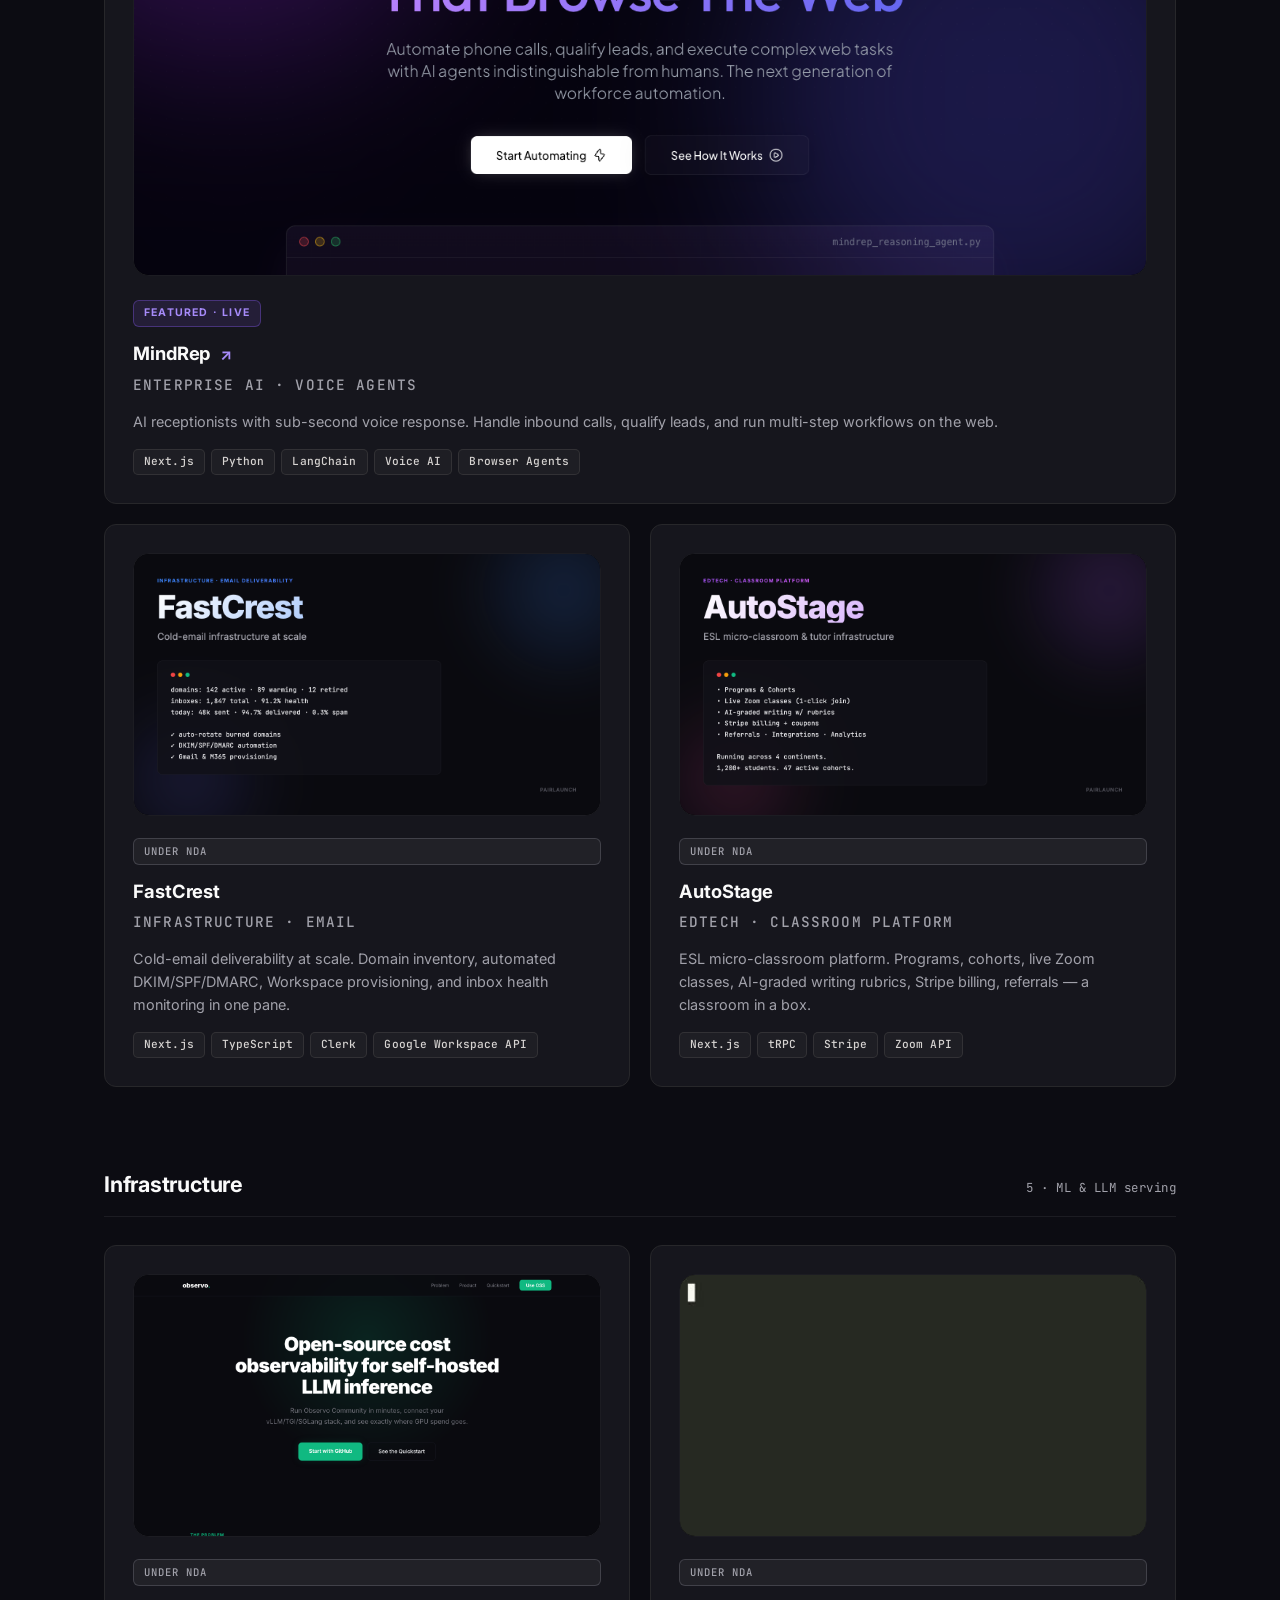
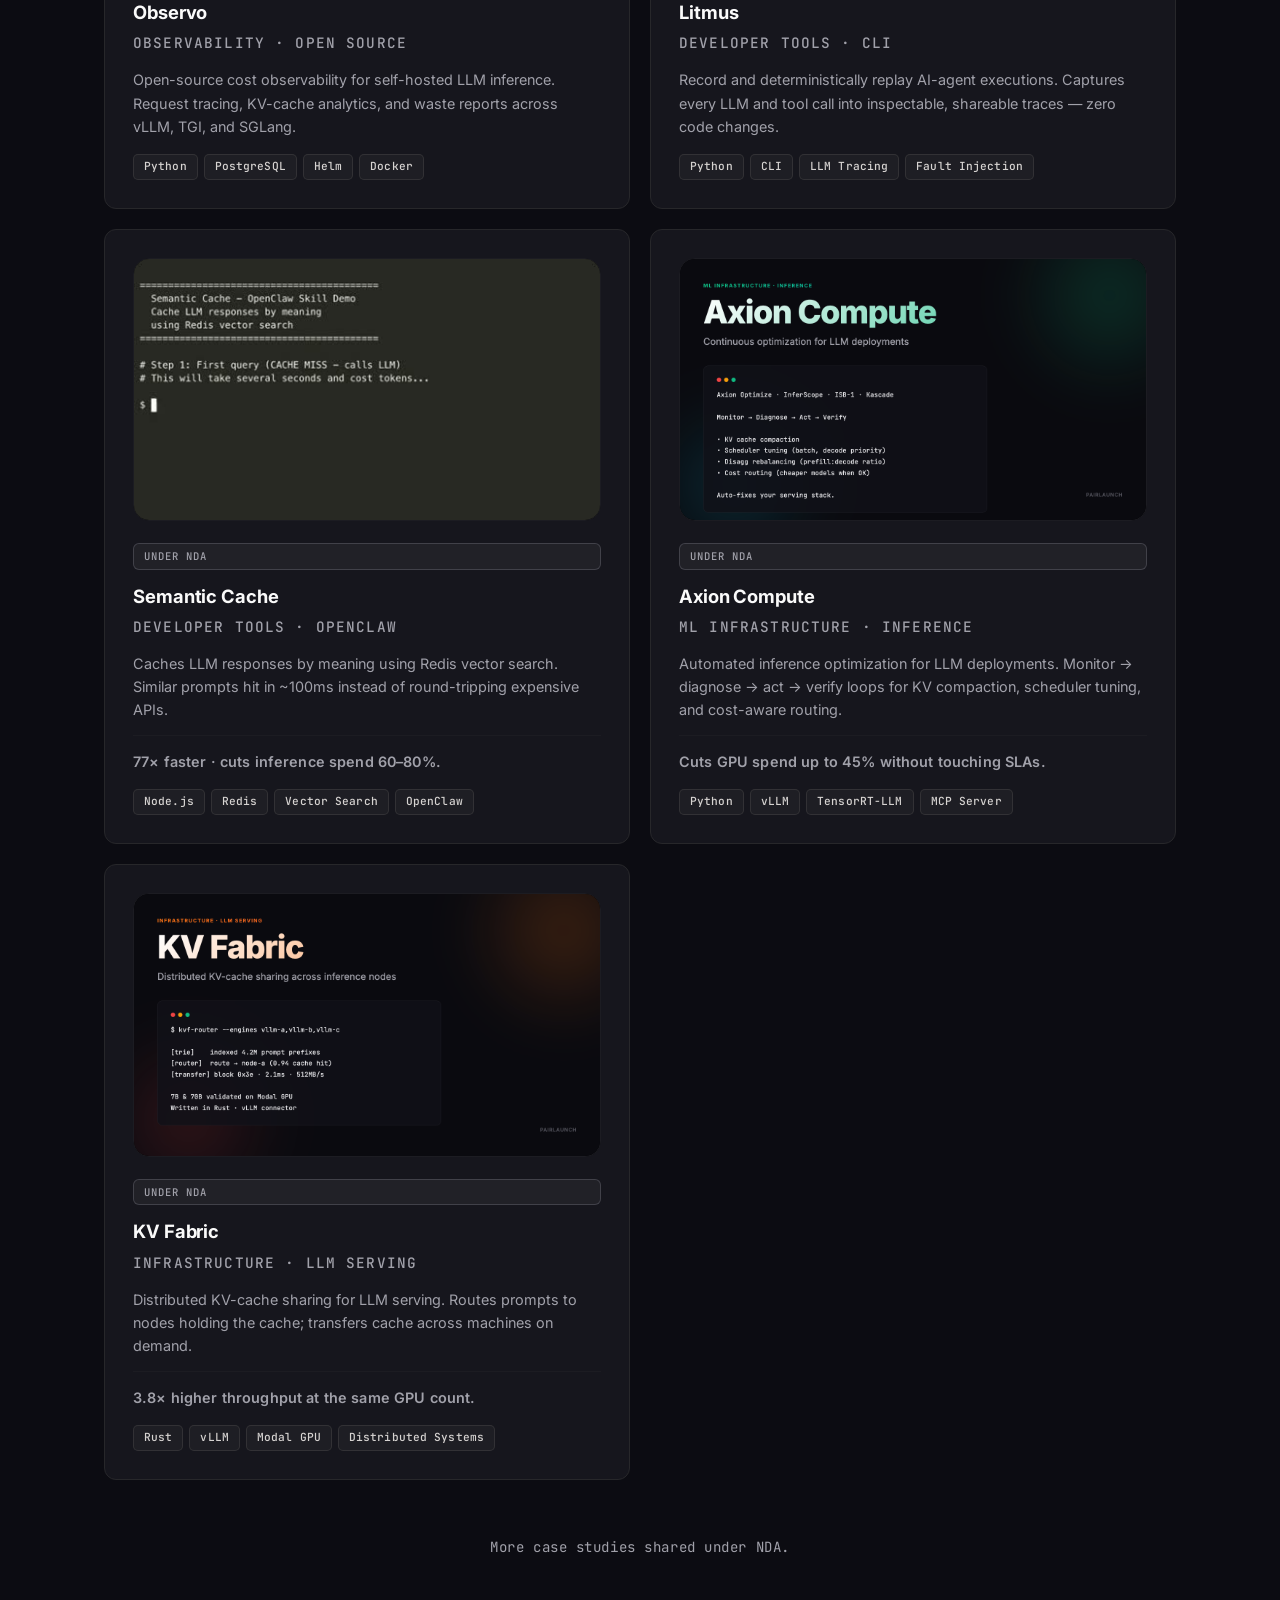
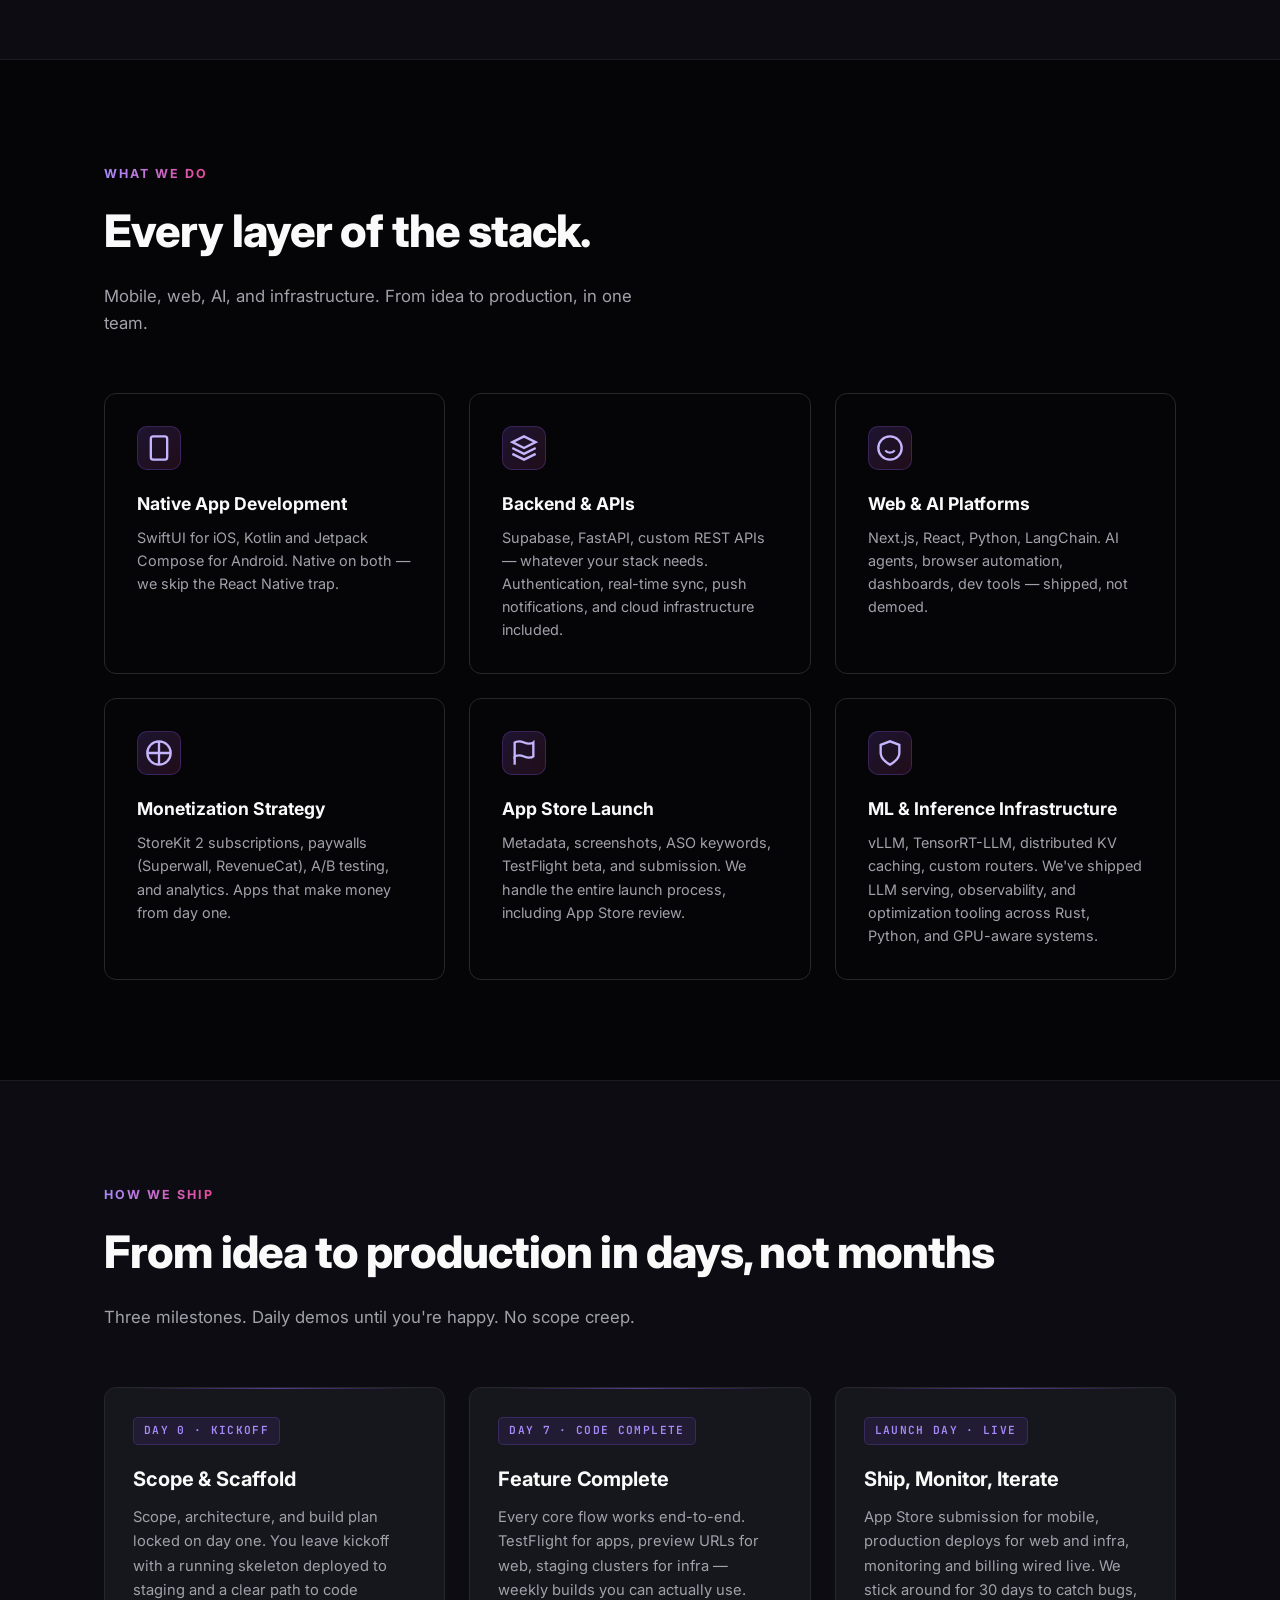
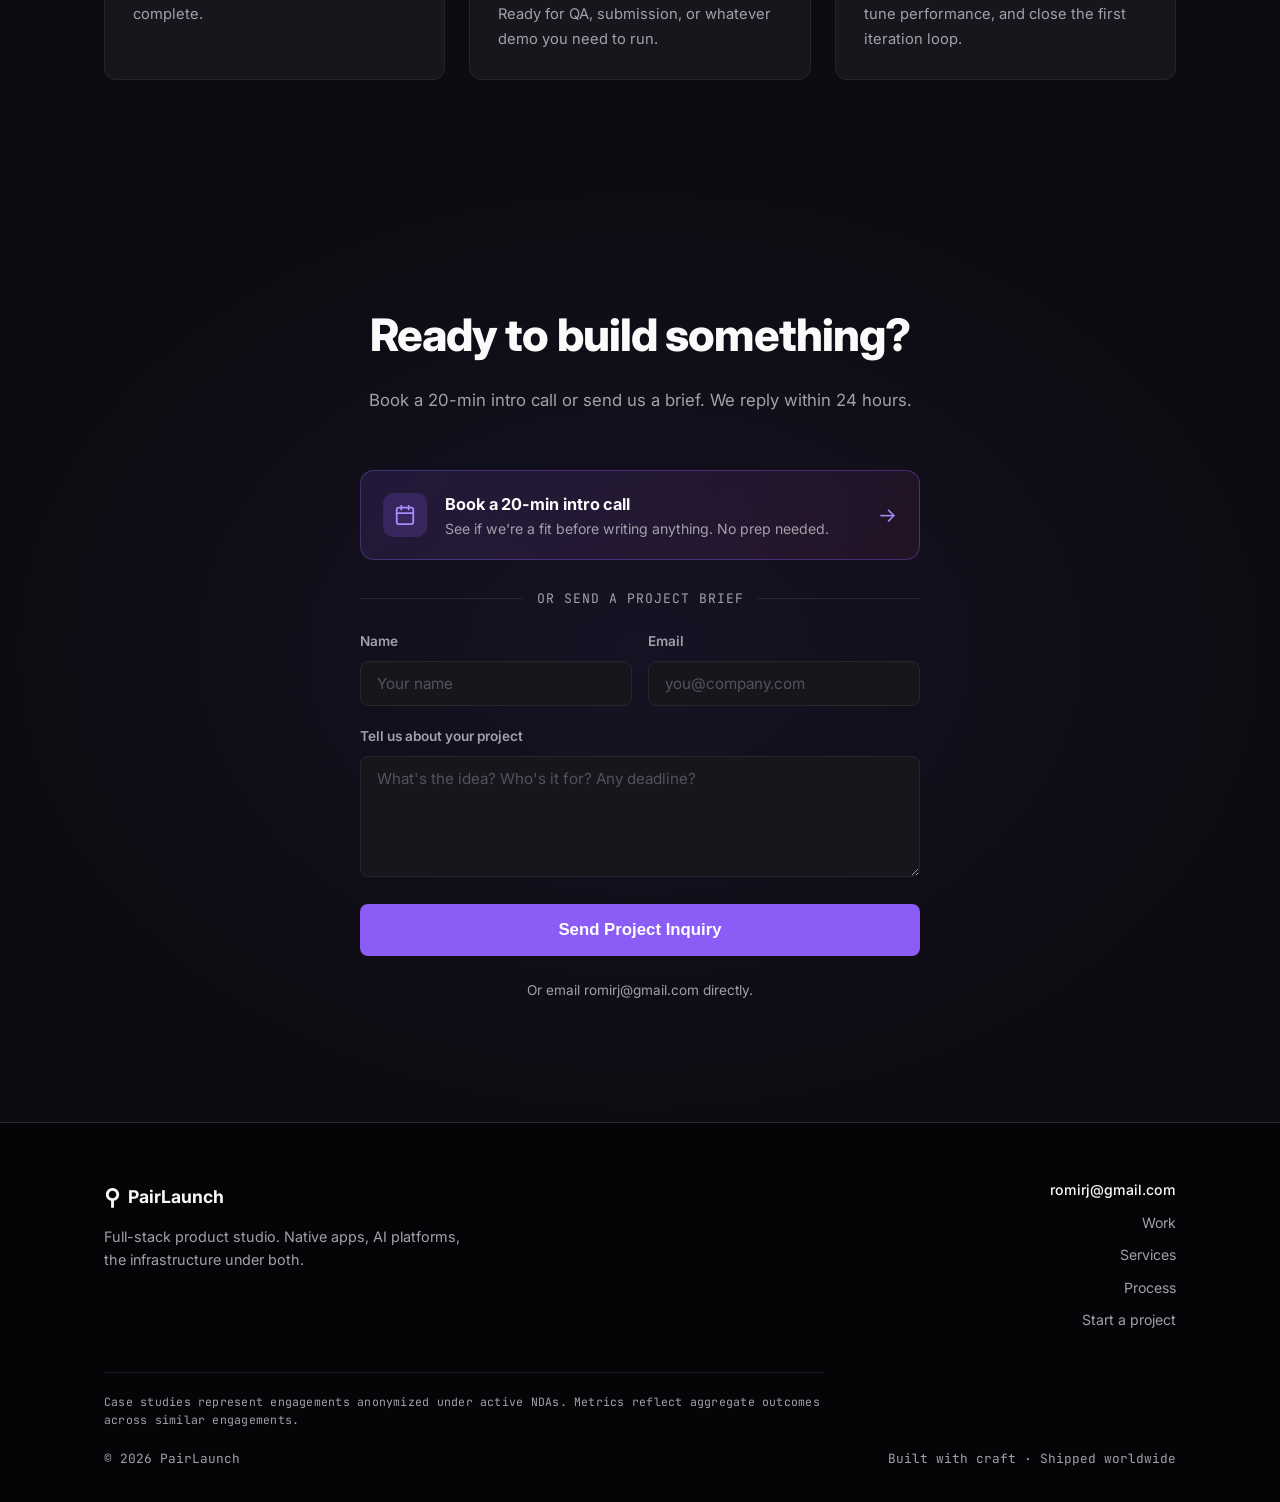
==== commit 7cf7569e: "Add Calendly intro-call CTA above the contact form Inserts a prominent scheduling card pointing to c" ====
--- a/index.html
+++ b/index.html
@@ -644,7 +644,21 @@
   <section id="contact" class="section section-cta">
     <div class="container">
       <h2>Ready to build something?</h2>
-      <p class="section-sub">Tell us about your project. We'll respond within 24 hours with a free assessment.</p>
+      <p class="section-sub">Book a 20-min intro call or send us a brief. We reply within 24 hours.</p>
+
+      <a href="https://calendly.com/paulbrown1450" target="_blank" rel="noopener" class="schedule-card">
+        <span class="schedule-icon" aria-hidden="true">
+          <svg width="22" height="22" viewBox="0 0 24 24" fill="none" stroke="currentColor" stroke-width="2" stroke-linecap="round" stroke-linejoin="round"><rect x="3" y="4" width="18" height="18" rx="2" ry="2"/><line x1="16" y1="2" x2="16" y2="6"/><line x1="8" y1="2" x2="8" y2="6"/><line x1="3" y1="10" x2="21" y2="10"/></svg>
+        </span>
+        <span class="schedule-body">
+          <span class="schedule-title">Book a 20-min intro call</span>
+          <span class="schedule-sub">See if we're a fit before writing anything. No prep needed.</span>
+        </span>
+        <span class="schedule-arrow" aria-hidden="true">→</span>
+      </a>
+
+      <div class="contact-divider"><span>or send a project brief</span></div>
+
       <div class="form-wrap">
         <form class="contact-form" id="contactForm" action="https://formsubmit.co/romirj@gmail.com" method="POST">
           <input type="hidden" name="_subject" value="New PairLaunch Project Inquiry">
--- a/style.css
+++ b/style.css
@@ -782,6 +782,97 @@
   text-align: left;
 }
 
+/* Calendly CTA card — primary alternative to the form */
+.schedule-card {
+  display: flex;
+  align-items: center;
+  gap: 18px;
+  max-width: 560px;
+  margin: 32px auto 0;
+  padding: 20px 22px;
+  background: linear-gradient(135deg, rgba(139, 92, 246, 0.14), rgba(236, 72, 153, 0.08));
+  border: 1px solid rgba(139, 92, 246, 0.35);
+  border-radius: 14px;
+  text-align: left;
+  color: var(--text);
+  transition: transform 0.2s ease-out, border-color 0.2s, box-shadow 0.2s;
+}
+
+.schedule-card:hover {
+  transform: translateY(-2px);
+  border-color: rgba(139, 92, 246, 0.7);
+  box-shadow: 0 14px 36px -16px rgba(139, 92, 246, 0.55);
+}
+
+.schedule-icon {
+  flex-shrink: 0;
+  display: inline-flex;
+  align-items: center;
+  justify-content: center;
+  width: 44px;
+  height: 44px;
+  border-radius: 10px;
+  background: rgba(139, 92, 246, 0.2);
+  color: var(--accent-hover);
+}
+
+.schedule-body {
+  flex: 1;
+  display: flex;
+  flex-direction: column;
+  gap: 2px;
+  min-width: 0;
+}
+
+.schedule-title {
+  font-size: 1.02rem;
+  font-weight: 700;
+  letter-spacing: -0.005em;
+}
+
+.schedule-sub {
+  font-size: 0.88rem;
+  color: var(--text-muted);
+  line-height: 1.4;
+}
+
+.schedule-arrow {
+  flex-shrink: 0;
+  font-size: 1.25rem;
+  color: var(--accent-hover);
+  transition: transform 0.2s ease-out;
+}
+
+.schedule-card:hover .schedule-arrow { transform: translateX(4px); }
+
+.contact-divider {
+  display: flex;
+  align-items: center;
+  gap: 14px;
+  max-width: 560px;
+  margin: 28px auto 22px;
+  color: var(--text-muted);
+  font-size: 0.82rem;
+  letter-spacing: 1px;
+  text-transform: uppercase;
+  font-family: var(--mono);
+}
+
+.contact-divider::before,
+.contact-divider::after {
+  content: '';
+  flex: 1;
+  height: 1px;
+  background: var(--border);
+}
+
+@media (max-width: 520px) {
+  .schedule-card { padding: 16px 18px; gap: 14px; }
+  .schedule-icon { width: 40px; height: 40px; }
+  .schedule-title { font-size: 0.98rem; }
+  .schedule-sub { font-size: 0.83rem; }
+}
+
 .form-row {
   display: grid;
   grid-template-columns: 1fr 1fr;
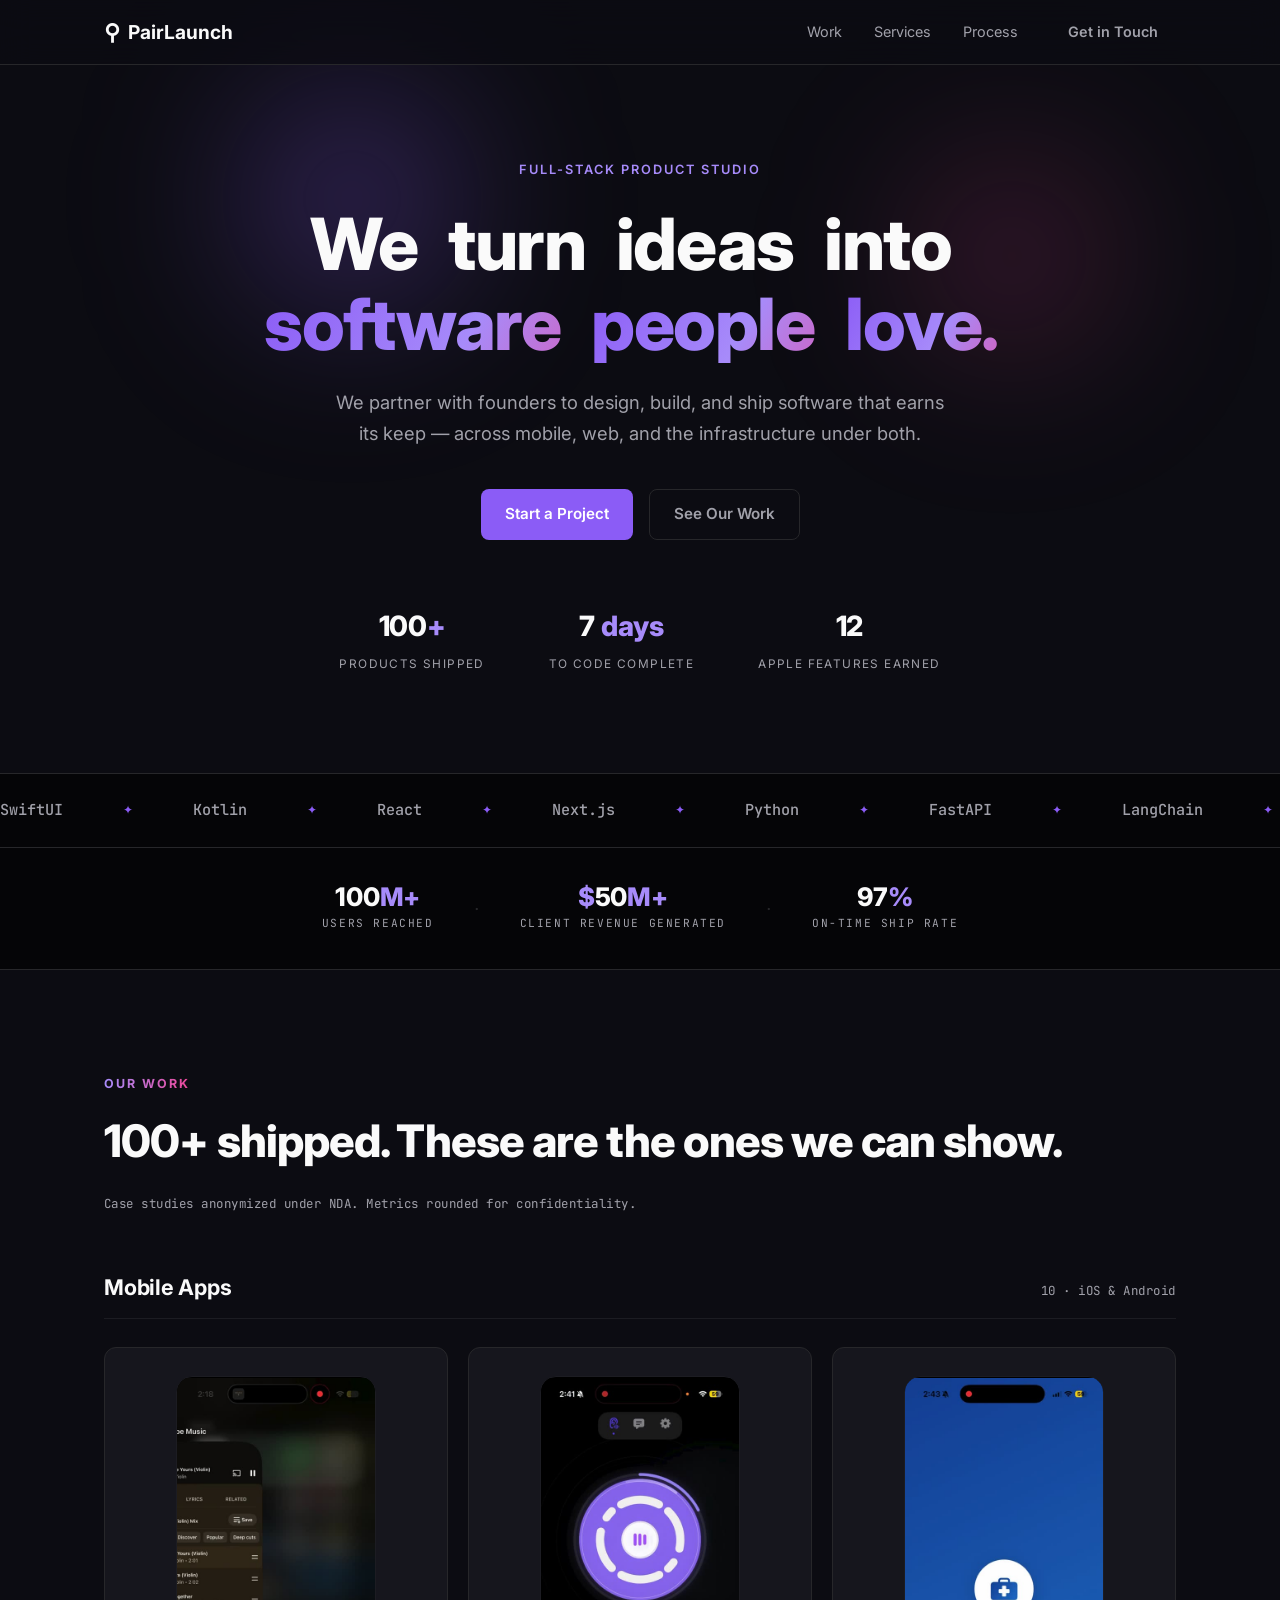
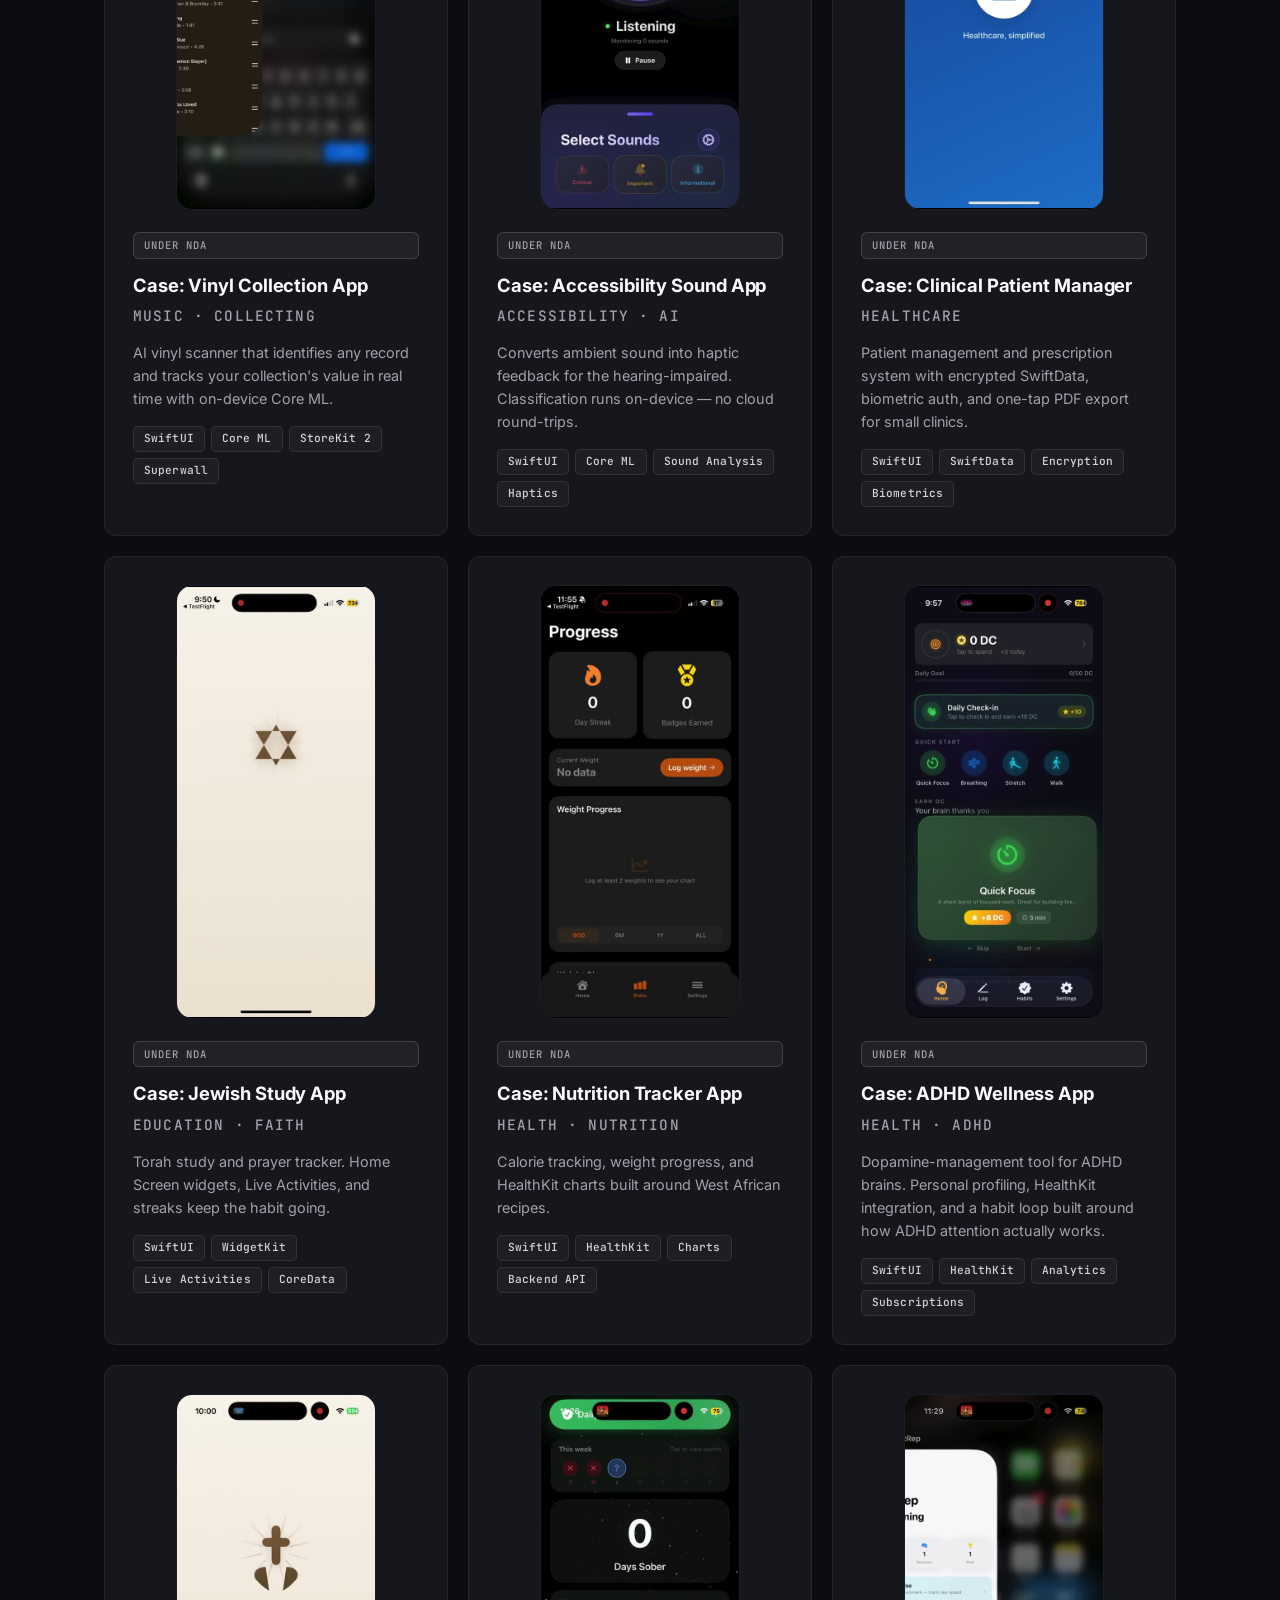
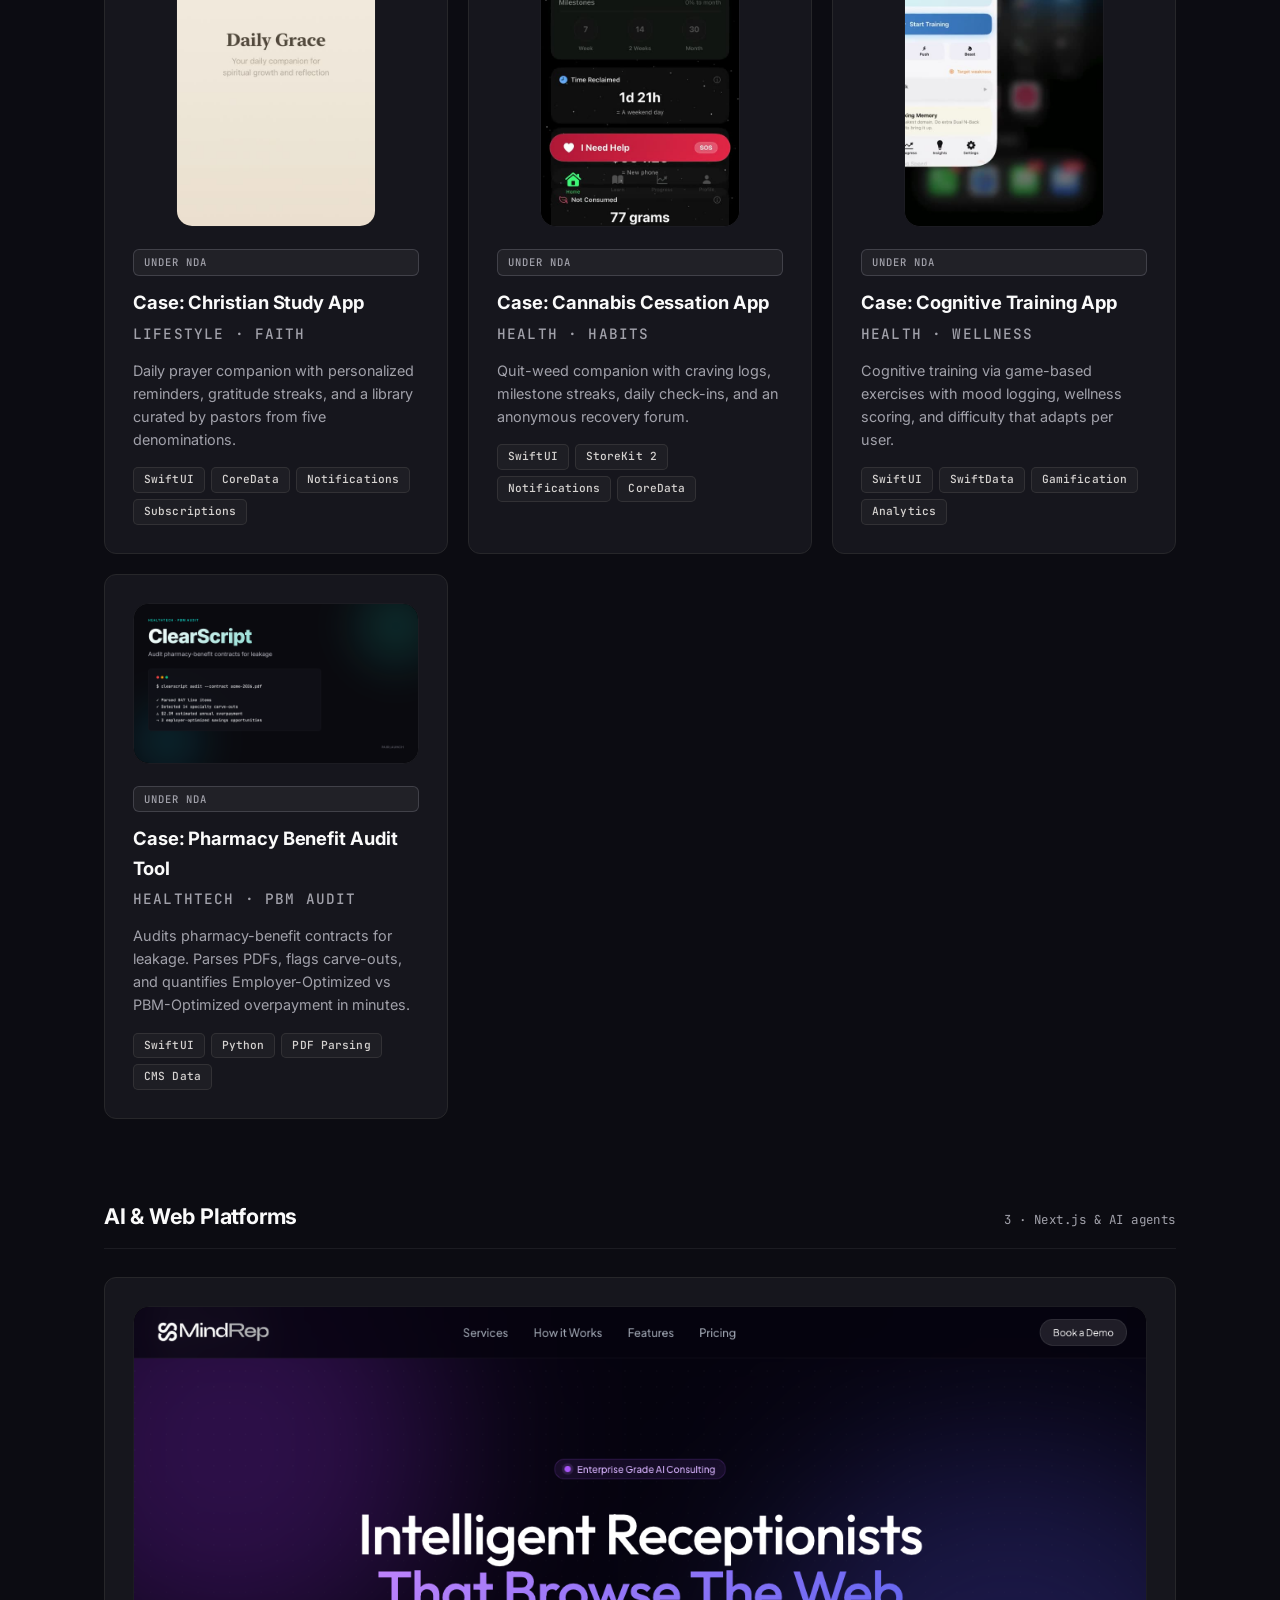
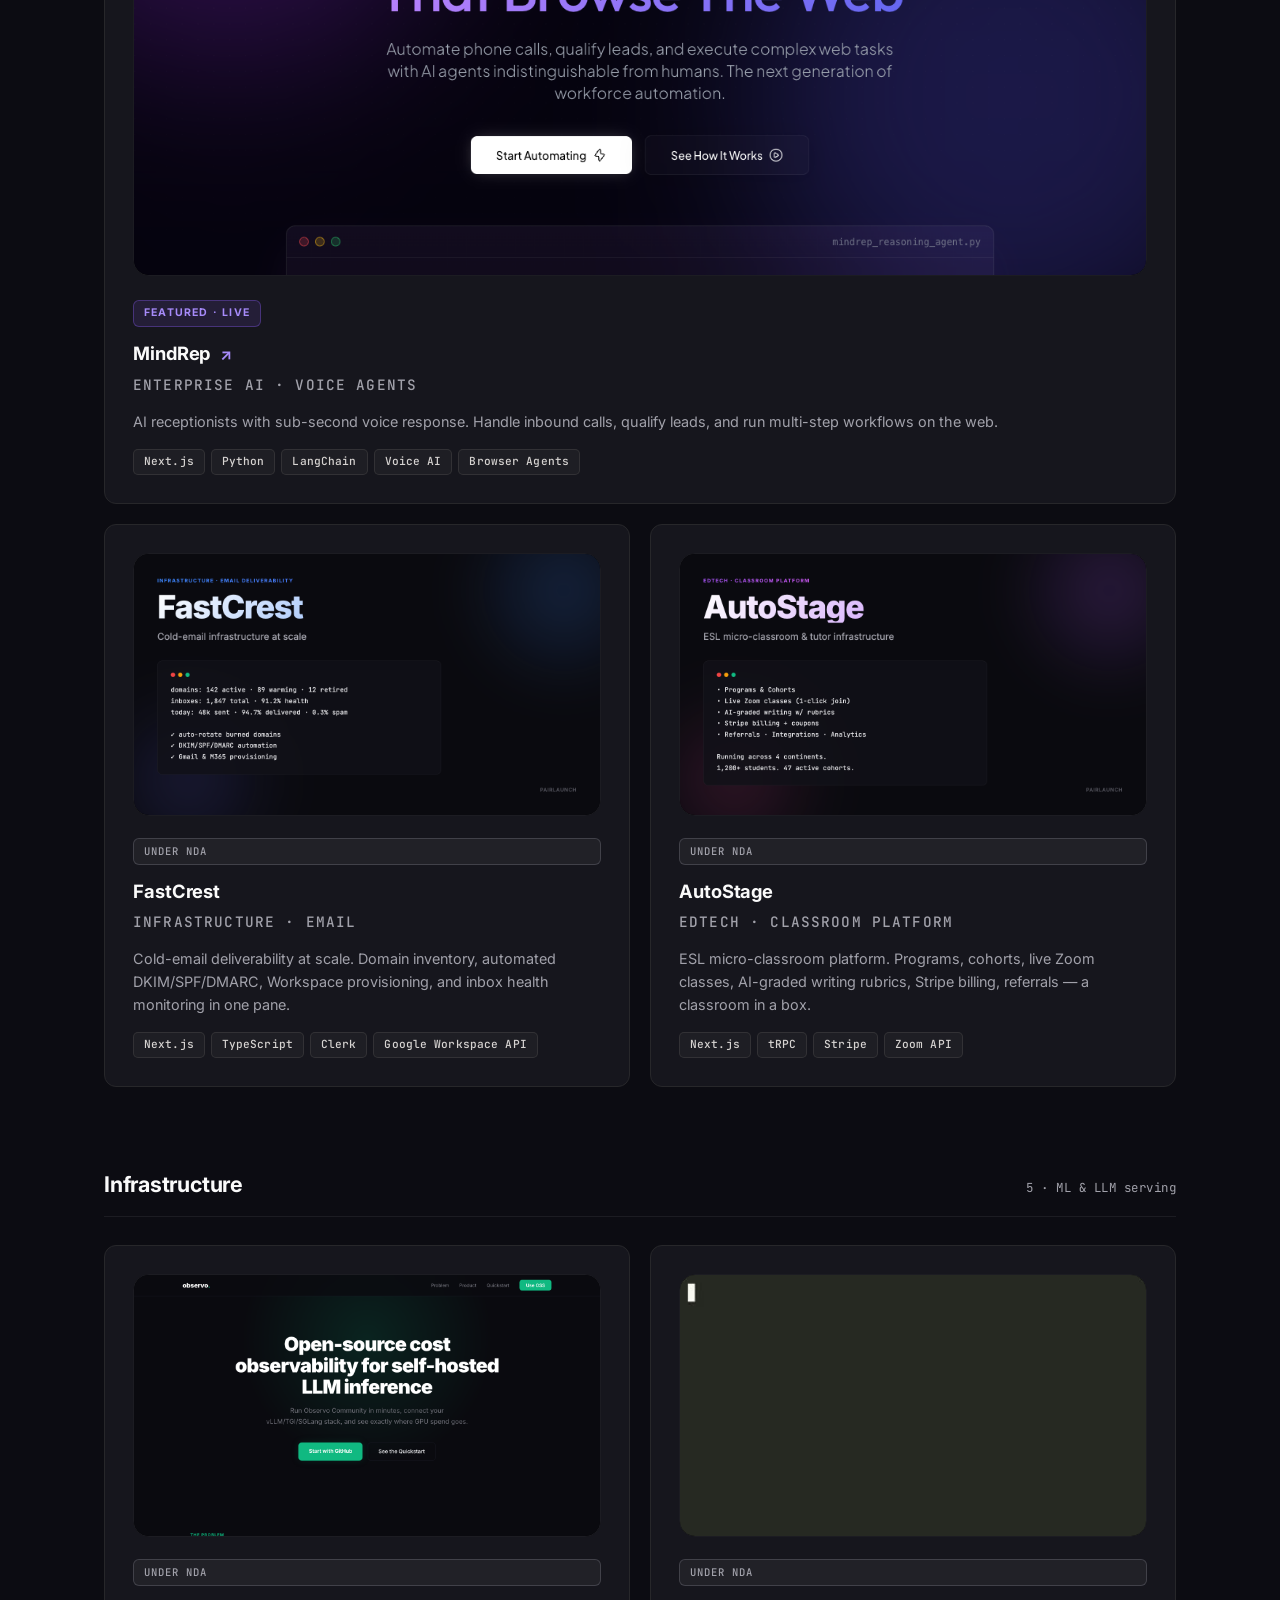
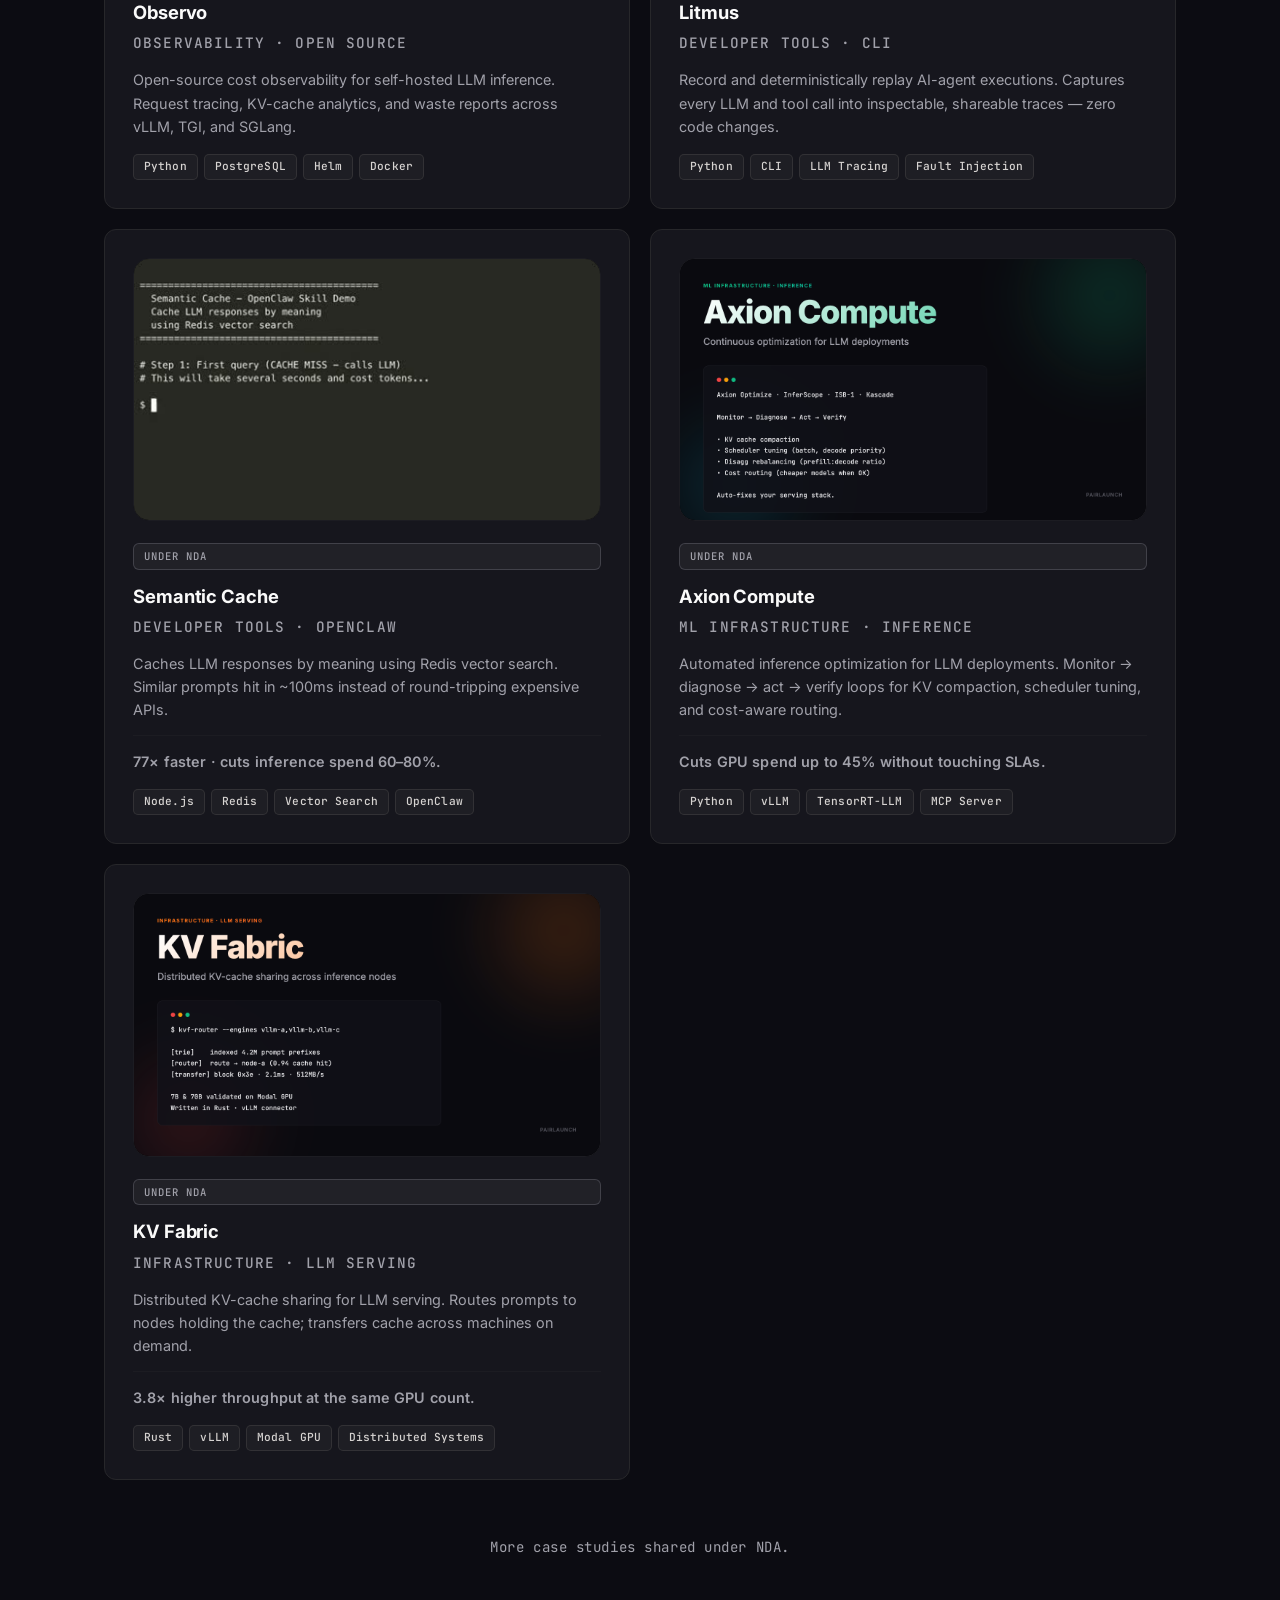
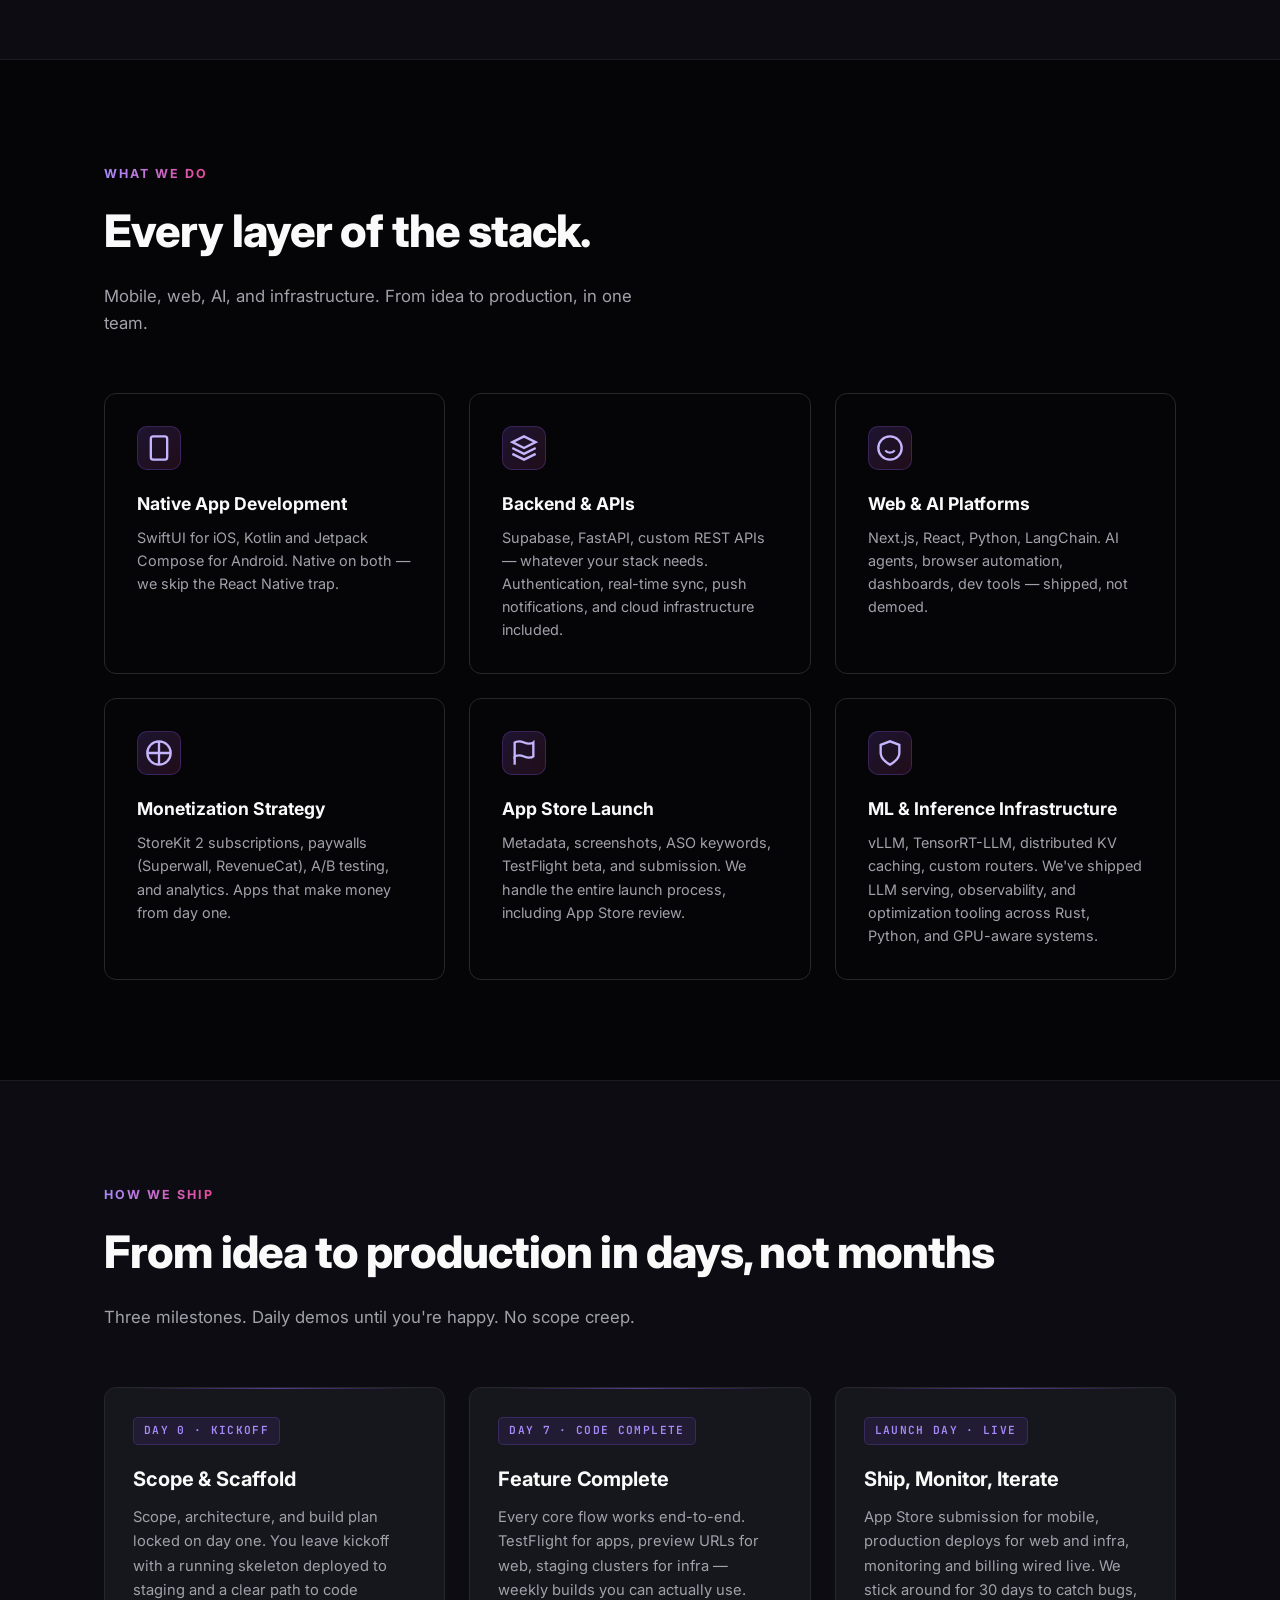
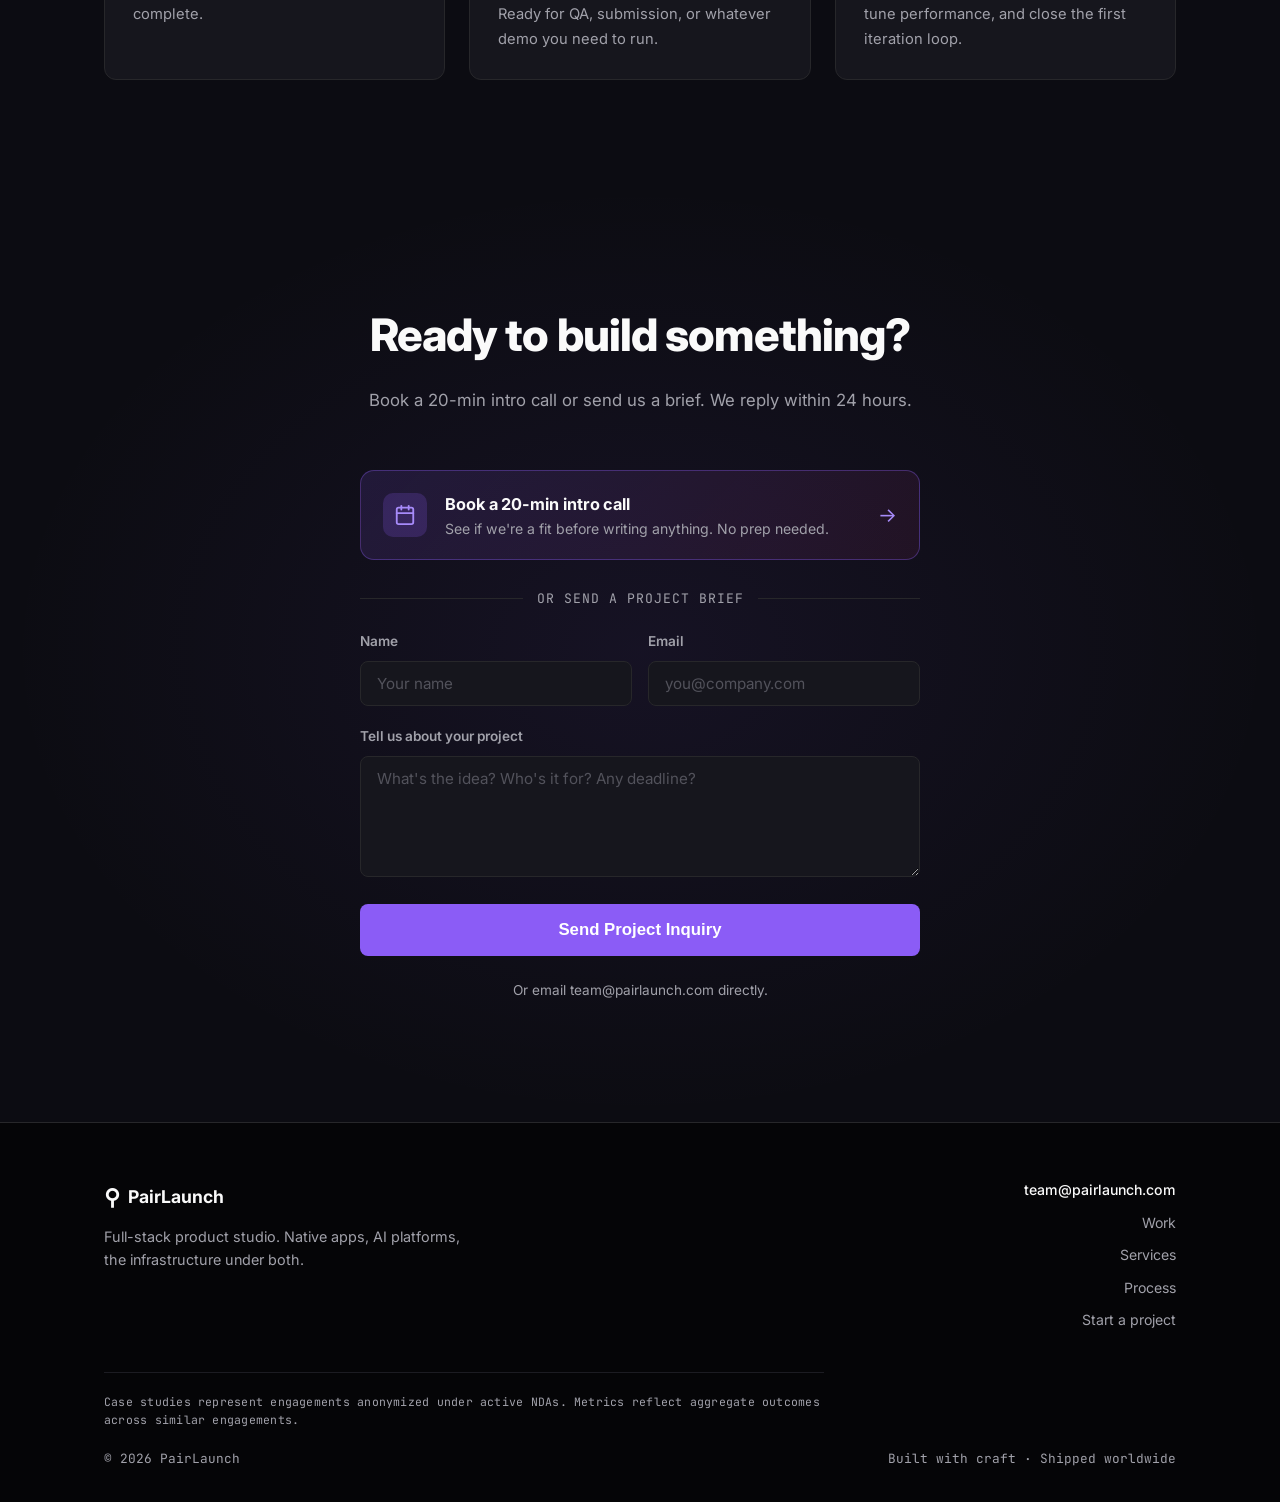
==== commit fd49388b: "Switch contact email to team@pairlaunch.com Replaces romirj@gmail.com in all 5 places: JSON-LD org e" ====
--- a/index.html
+++ b/index.html
@@ -42,7 +42,7 @@
         "url": "https://pairlaunch.com/",
         "logo": "https://pairlaunch.com/favicon.svg",
         "description": "Full-stack product studio building native apps, AI platforms, and production infrastructure.",
-        "email": "romirj@gmail.com",
+        "email": "team@pairlaunch.com",
         "slogan": "Software that ships"
       },
       {
@@ -224,7 +224,7 @@
 
           <div class="card reveal">
             <div class="card-media">
-              <video poster="images/case-01-poster.jpg" muted loop playsinline preload="metadata">
+              <video poster="images/case-01-poster.jpg" autoplay muted loop playsinline preload="metadata">
                 <source data-src="images/case-01-hevc.mp4" type='video/mp4; codecs="hvc1"'>
                 <source data-src="images/case-01.mp4" type="video/mp4">
               </video>
@@ -242,7 +242,7 @@
 
           <div class="card reveal">
             <div class="card-media">
-              <video poster="images/case-02-poster.jpg" muted loop playsinline preload="metadata">
+              <video poster="images/case-02-poster.jpg" autoplay muted loop playsinline preload="metadata">
                 <source data-src="images/case-02-hevc.mp4" type='video/mp4; codecs="hvc1"'>
                 <source data-src="images/case-02.mp4" type="video/mp4">
               </video>
@@ -260,7 +260,7 @@
 
           <div class="card reveal">
             <div class="card-media">
-              <video poster="images/case-03-poster.jpg" muted loop playsinline preload="metadata">
+              <video poster="images/case-03-poster.jpg" autoplay muted loop playsinline preload="metadata">
                 <source data-src="images/case-03-hevc.mp4" type='video/mp4; codecs="hvc1"'>
                 <source data-src="images/case-03.mp4" type="video/mp4">
               </video>
@@ -278,7 +278,7 @@
 
           <div class="card reveal">
             <div class="card-media">
-              <video poster="images/case-04-poster.jpg" muted loop playsinline preload="metadata">
+              <video poster="images/case-04-poster.jpg" autoplay muted loop playsinline preload="metadata">
                 <source data-src="images/case-04-hevc.mp4" type='video/mp4; codecs="hvc1"'>
                 <source data-src="images/case-04.mp4" type="video/mp4">
               </video>
@@ -296,7 +296,7 @@
 
           <div class="card reveal">
             <div class="card-media">
-              <video poster="images/case-05-poster.jpg" muted loop playsinline preload="metadata">
+              <video poster="images/case-05-poster.jpg" autoplay muted loop playsinline preload="metadata">
                 <source data-src="images/case-05-hevc.mp4" type='video/mp4; codecs="hvc1"'>
                 <source data-src="images/case-05.mp4" type="video/mp4">
               </video>
@@ -314,7 +314,7 @@
 
           <div class="card reveal">
             <div class="card-media">
-              <video poster="images/case-06-poster.jpg" muted loop playsinline preload="metadata">
+              <video poster="images/case-06-poster.jpg" autoplay muted loop playsinline preload="metadata">
                 <source data-src="images/case-06-hevc.mp4" type='video/mp4; codecs="hvc1"'>
                 <source data-src="images/case-06.mp4" type="video/mp4">
               </video>
@@ -332,7 +332,7 @@
 
           <div class="card reveal">
             <div class="card-media">
-              <video poster="images/case-07-poster.jpg" muted loop playsinline preload="metadata">
+              <video poster="images/case-07-poster.jpg" autoplay muted loop playsinline preload="metadata">
                 <source data-src="images/case-07-hevc.mp4" type='video/mp4; codecs="hvc1"'>
                 <source data-src="images/case-07.mp4" type="video/mp4">
               </video>
@@ -350,7 +350,7 @@
 
           <div class="card reveal">
             <div class="card-media">
-              <video poster="images/case-08-poster.jpg" muted loop playsinline preload="metadata">
+              <video poster="images/case-08-poster.jpg" autoplay muted loop playsinline preload="metadata">
                 <source data-src="images/case-08-hevc.mp4" type='video/mp4; codecs="hvc1"'>
                 <source data-src="images/case-08.mp4" type="video/mp4">
               </video>
@@ -368,7 +368,7 @@
 
           <div class="card reveal">
             <div class="card-media">
-              <video poster="images/case-09-poster.jpg" muted loop playsinline preload="metadata">
+              <video poster="images/case-09-poster.jpg" autoplay muted loop playsinline preload="metadata">
                 <source data-src="images/case-09-hevc.mp4" type='video/mp4; codecs="hvc1"'>
                 <source data-src="images/case-09.mp4" type="video/mp4">
               </video>
@@ -485,7 +485,7 @@
 
           <div class="card reveal">
             <div class="card-media card-media-wide">
-              <video poster="images/litmus-poster.jpg" muted loop playsinline preload="metadata" aria-label="AI agent replay tool — case study">
+              <video poster="images/litmus-poster.jpg" autoplay muted loop playsinline preload="metadata" aria-label="AI agent replay tool — case study">
                 <source data-src="images/litmus-hevc.mp4" type='video/mp4; codecs="hvc1"'>
                 <source data-src="images/litmus.mp4" type="video/mp4">
               </video>
@@ -503,7 +503,7 @@
 
           <div class="card reveal">
             <div class="card-media card-media-wide">
-              <video poster="images/openclaw-poster.jpg" muted loop playsinline preload="metadata" aria-label="Semantic LLM cache — case study">
+              <video poster="images/openclaw-poster.jpg" autoplay muted loop playsinline preload="metadata" aria-label="Semantic LLM cache — case study">
                 <source data-src="images/openclaw-hevc.mp4" type='video/mp4; codecs="hvc1"'>
                 <source data-src="images/openclaw.mp4" type="video/mp4">
               </video>
@@ -660,7 +660,7 @@
       <div class="contact-divider"><span>or send a project brief</span></div>
 
       <div class="form-wrap">
-        <form class="contact-form" id="contactForm" action="https://formsubmit.co/romirj@gmail.com" method="POST">
+        <form class="contact-form" id="contactForm" action="https://formsubmit.co/team@pairlaunch.com" method="POST">
           <input type="hidden" name="_subject" value="New PairLaunch Project Inquiry">
           <input type="hidden" name="_captcha" value="false">
           <input type="hidden" name="_template" value="table">
@@ -698,7 +698,7 @@
           <p>We'll reply within 24 hours with a free assessment.</p>
         </div>
       </div>
-      <p class="contact-alt">Or email <a href="mailto:romirj@gmail.com">romirj@gmail.com</a> directly.</p>
+      <p class="contact-alt">Or email <a href="mailto:team@pairlaunch.com">team@pairlaunch.com</a> directly.</p>
     </div>
   </section>
 
@@ -713,7 +713,7 @@
           <p class="footer-tagline">Full-stack product studio. Native apps, AI platforms, the infrastructure under both.</p>
         </div>
         <div class="footer-links">
-          <a href="mailto:romirj@gmail.com" class="footer-email">romirj@gmail.com</a>
+          <a href="mailto:team@pairlaunch.com" class="footer-email">team@pairlaunch.com</a>
           <a href="#work">Work</a>
           <a href="#services">Services</a>
           <a href="#process">Process</a>
@@ -859,7 +859,7 @@
         formError.hidden = true;
         submitBtn.classList.add('is-loading');
         try {
-          const res = await fetch('https://formsubmit.co/ajax/romirj@gmail.com', {
+          const res = await fetch('https://formsubmit.co/ajax/team@pairlaunch.com', {
             method: 'POST',
             headers: { 'Accept': 'application/json' },
             body: new FormData(form),
--- a/style.css
+++ b/style.css
@@ -357,10 +357,18 @@
 }
 
 .gradient-text .split-word {
+  /* fallback color for browsers/webviews that don't support background-clip: text
+     (notably Instagram/Facebook in-app browsers on iOS) */
+  color: #c9a0ff;
   background: inherit;
-  -webkit-background-clip: text;
-  -webkit-text-fill-color: transparent;
-  background-clip: text;
+}
+
+@supports ((-webkit-background-clip: text) or (background-clip: text)) {
+  .gradient-text .split-word {
+    -webkit-background-clip: text;
+    -webkit-text-fill-color: transparent;
+    background-clip: text;
+  }
 }
 
 .hero h1 > .split-word:nth-child(1) { animation-delay: 0.20s; }
